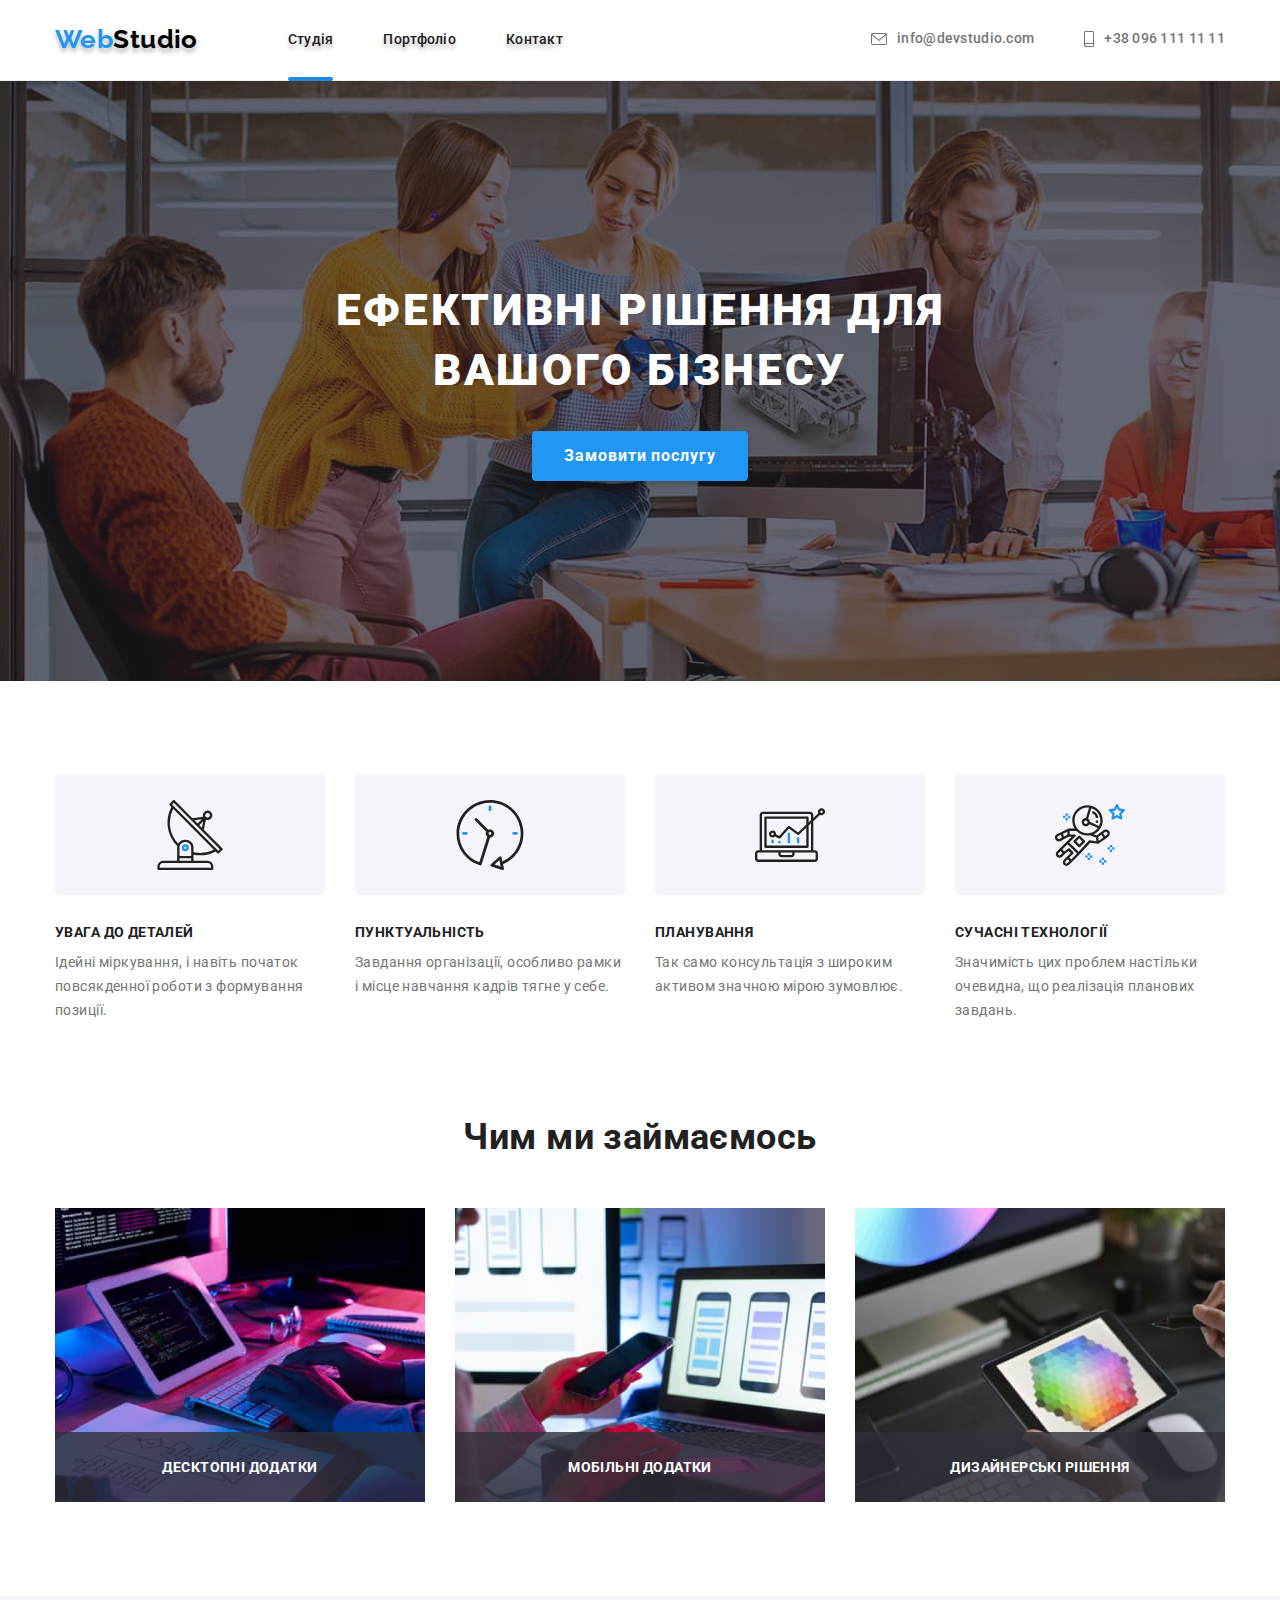
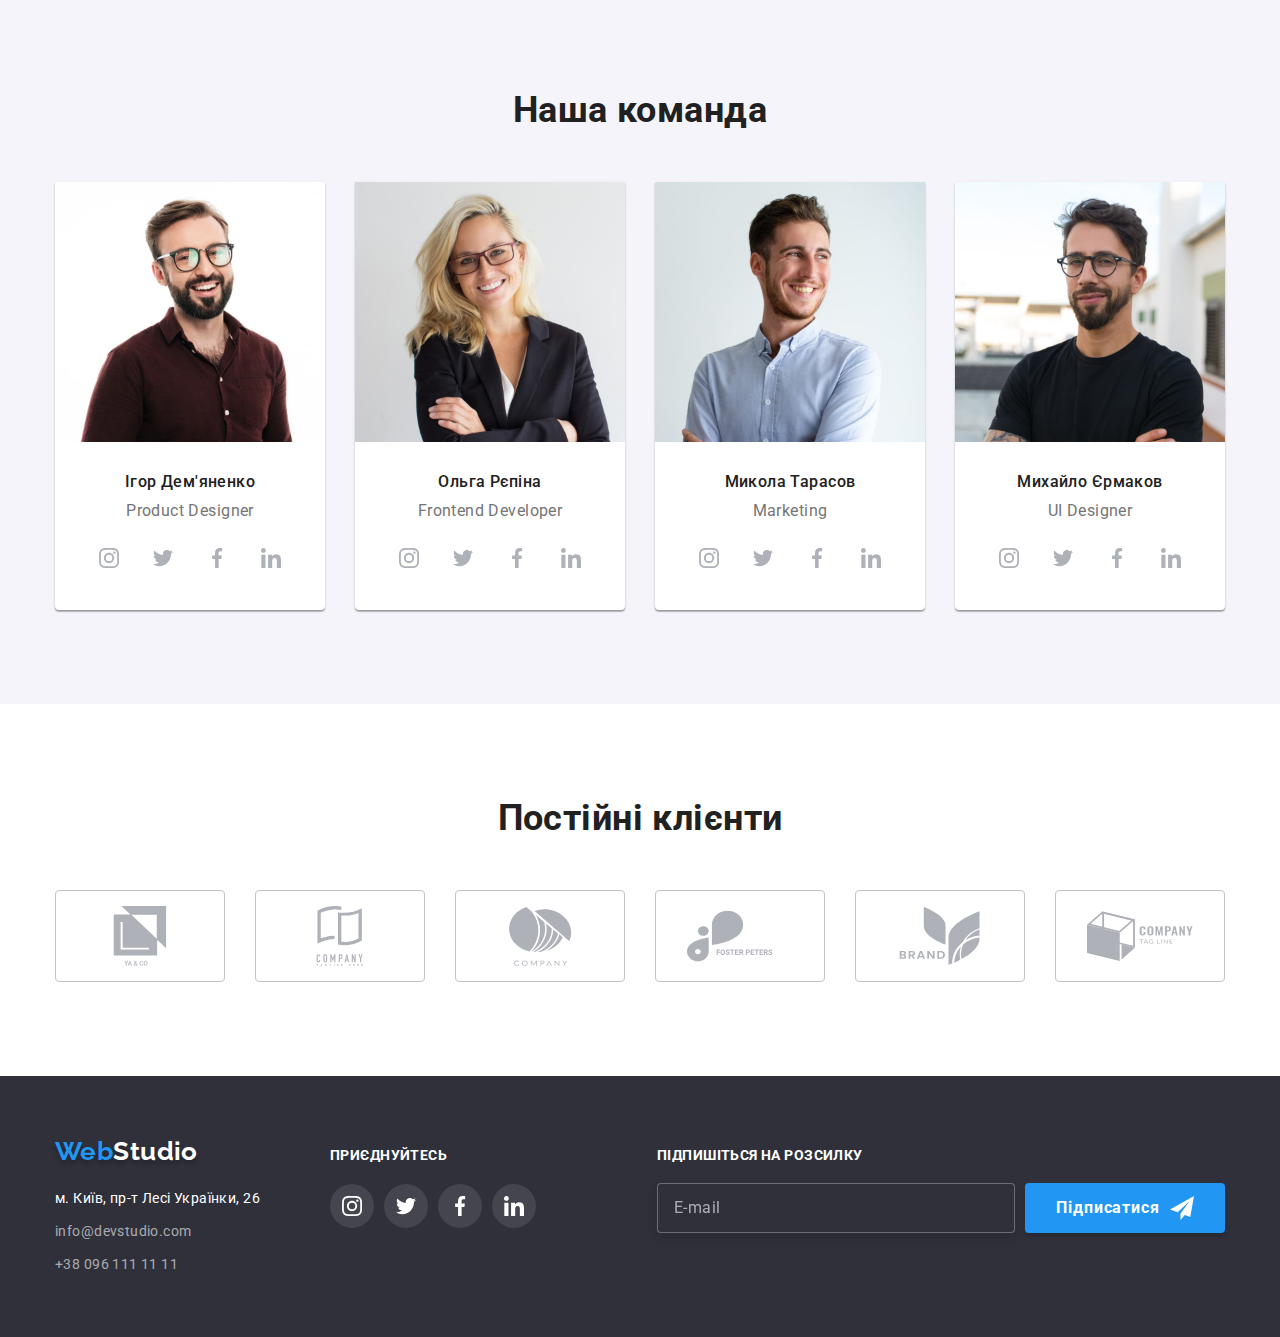
==== index.html @ 2edc5aa5 "start" ====
<!DOCTYPE html>
<html lang="uk">
<head>
    <meta charset="UTF-8">
    <meta http-equiv="X-UA-Compatible" content="IE=edge">
    <meta name="viewport" content="width=device-width, initial-scale=1.0">
    <title>Web Studio</title>
    <link rel="preconnect" href="https://fonts.googleapis.com">
    <link rel="preconnect" href="https://fonts.gstatic.com" crossorigin>
    <link href="https://fonts.googleapis.com/css2?family=Raleway:wght@700&family=Roboto:wght@400;500;700;900&display=swap" rel="stylesheet">
    <link rel="stylesheet" href="https://cdn.jsdelivr.net/npm/modern-normalize@1.1.0/modern-normalize.min.css">
    <link rel="stylesheet" href="./css/main.min.css">
</head>
<body>
    <!--ШАПКА-->
    <header class="page-header">
        <div class="container">
                <nav class="header-container">
                        <a class="logo link" href="./index.html">Web<span class="logo__black">Studio</span></a>
                        <ul class="menu-nav list">
                            <li class="menu-nav__item"><a class="menu-nav__link link menu-nav__link_active" href="./index.html">Студія</a></li>
                            <li class="menu-nav__item"><a class="menu-nav__link link" href="./portfolio.html">Портфоліо</a></li>
                            <li class="menu-nav__item"><a class="menu-nav__link link" href="#">Контакт</a></li>
                        </ul>
                    </nav>
                <ul class="list contact-nav"> 
                    <li>
                        <a class="contact-nav__email link" href="mailto:info@devstudio.com">
                            <svg class="contact-nav__email-icon" width="16" height="12">
                                <use href="./images/icons.svg#icon-envelope"></use>
                            </svg> 
                            info@devstudio.com</a>
                    </li>
                    <li><a class="contact-nav__phonenumber link" href="tel:+380961111111">
                            <svg class="contact-nav__phone-icon" width="10" height="16">
                                <use href="./images/icons.svg#icon-smartphone"></use>
                            </svg> 
                            +38 096 111 11 11</a>
                    </li>
            </ul>
        </div>
    </header>
    <main>
        <section class="hero section">
            <div class="container">
                <h1 class="hero__title">Ефективні рішення для вашого бізнесу</h1>
                <button class="hero__button" type= "button" data-modal-open>Замовити послугу</button>
            </div>
        </section>
        <!--ОСОБЛИВОСТІ І ПЕРЕВАГИ-->
        <section class="section">
            <div class="container">
            <h2 class="visually-hidden">Наші особливості</h2>
                <ul class="list features">
                    <li class="features__item">
                        <div class="features__icon">
                            <svg width="70" height="70">
                                <use href="./images/icons.svg#icon-antenna"></use>
                            </svg>
                        </div>
                        <h3 class="features__title">Увага до деталей</h3>
                        <p class=features__text> Ідейні міркування, і навіть початок повсякденної роботи з формування позиції.</p>
                    </li>
                    <li class="features__item">
                        <div class="features__icon">
                            <svg width="70" height="70">
                                <use href="./images/icons.svg#icon-clock"></use>
                            </svg>
                        </div>
                        <h3 class="features__title">Пунктуальність</h3> 
                        <p class=features__text> Завдання організації, особливо рамки і місце навчання кадрів тягне у себе.</p>
                    </li>
                    <li class="features__item">
                        <div class="features__icon">
                            <svg width="70" height="70">
                                <use href="./images/icons.svg#icon-diagram"></use>
                            </svg>
                        </div>
                        <h3 class="features__title">Планування</h3>
                        <p class=features__text> Так само консультація з широким активом значною мірою зумовлює.</p>
                    </li>
                    <li class="features__item">
                        <div class="features__icon">
                            <svg width="70" height="70">
                                <use href="./images/icons.svg#icon-astronaut"></use>
                            </svg>
                        </div>
                        <h3 class="features__title">Сучасні технології</h3>
                        <p class=features__text> Значимість цих проблем настільки очевидна, що реалізація планових завдань.</p>
                    </li>
                </ul>
            </div>
        </section>
        <!--Опис діяльності-->
        <section class="section products">
            <div class="container">
                <h2 class="body-title">Чим ми займаємось</h2>
                <ul class="list products__img">
                    <li class="products__cards">
                        <img src="./images/box1.jpg" alt="Код на планшеті" width = "370" height = "294" />
                        <p class="products__overley">Десктопні додатки</p>
                    </li>
                    <li class="products__cards">
                        <img src="./images/box2.jpg" alt="Телефон" width = "370" height = "294" />
                        <p class="products__overley">Мобільні додатки</p>
                    </li>
                    <li class="products__cards">
                        <img src="./images/box3.jpg" alt="Колір" width = "370" height = "294" />
                        <p class="products__overley">Дизайнерські рішення</p>
                    </li>                
                </ul>
            </div>
        </section>
        <!--Опис команди-->
        <section class="team section">
            <div class="container ">
                <h2 class="body-title">Наша команда</h2>
                    <ul class="list team__card-position">
                        <li class="team__card-shadow">
                            <img src=" ./images/img-3.jpg" alt="Ігор Дем'яненко" width = "270" height = "260" />
                            <div class="team__worker-cards">
                                <h3 class="team__worker-name">Ігор Дем'яненко</h3>
                                <p class="team__job-title">Product Designer</p>
                                <ul class="social-list list">
                                    <li class="social-list-item">
                                        <a href="" class="social-list-link">
                                            <svg aria-label="іконка інстаграму" class="social-list-icon" width="20" height="20">
                                                <use href="./images/icons.svg#icon-instagram"></use>
                                            </svg>
                                        </a>
                                    </li>
                                    <li class="social-list-item">
                                        <a href="" class="social-list-link">
                                            <svg aria-label="іконка твітера" class="social-list-icon" width="20" height="20">
                                                <use href="./images/icons.svg#icon-twitter"></use>
                                            </svg>
                                        </a>
                                    </li>
                                    <li class="social-list-item">
                                        <a href="" class="social-list-link">
                                            <svg aria-label="іконка фейсбуку" class="social-list-icon" width="20" height="20">
                                                <use href="./images/icons.svg#icon-facebook"></use>
                                            </svg>
                                        </a>
                                    </li>
                                    <li class="social-list-item">
                                        <a href="" class="social-list-link">
                                            <svg aria-label="іконка лінкедіну" class="social-list-icon" width="20" height="20">
                                                <use href="./images/icons.svg#icon-linkedin"></use>
                                            </svg>
                                        </a>
                                    </li>
                                </ul>
                            </div>
                        </li>
                        <li class="team__card-shadow">
                            <img src="./images/img-2.jpg" alt="Ольга Рєпіна" width = "270" height = "260" />
                            <div class="team__worker-cards">
                                <h3 class="team__worker-name">Ольга Рєпіна</h3>
                                <p class="team__job-title">Frontend Developer</p>
                                <ul class="social-list list">
                                    <li class="social-list-item">
                                        <a href="" class="social-list-link">
                                            <svg aria-label="іконка інстаграму" class="social-list-icon" width="20" height="20">
                                                <use href="./images/icons.svg#icon-instagram"></use>
                                            </svg>
                                        </a>
                                    </li>
                                    <li class="social-list-item">
                                        <a href="" class="social-list-link">
                                            <svg aria-label="іконка твітера" class="social-list-icon" width="20" height="20">
                                                <use href="./images/icons.svg#icon-twitter"></use>
                                            </svg>
                                        </a>
                                    </li>
                                    <li class="social-list-item">
                                        <a href="" class="social-list-link">
                                            <svg aria-label="іконка фейсбуку" class="social-list-icon" width="20" height="20">
                                                <use href="./images/icons.svg#icon-facebook"></use>
                                            </svg>
                                        </a>
                                    </li>
                                    <li class="social-list-item">
                                        <a href="" class="social-list-link">
                                            <svg aria-label="іконка лінкедіну" class="social-list-icon" width="20" height="20">
                                                <use href="./images/icons.svg#icon-linkedin"></use>
                                            </svg>
                                        </a>
                                    </li>
                                </ul>
                            </div>
                        </li>
                        <li class="team__card-shadow">
                            <img src="./images/img-1.jpg" alt="Микола Тарасов" width = "270" height = "260" />
                            <div class="team__worker-cards">
                                <h3 class="team__worker-name">Микола Тарасов</h3>
                                <p class="team__job-title">Marketing</p>
                                <ul class="social-list list">
                                    <li class="social-list-item">
                                        <a href="" class="social-list-link">
                                            <svg aria-label="іконка інстаграму" class="social-list-icon" width="20" height="20">
                                                <use href="./images/icons.svg#icon-instagram"></use>
                                            </svg>
                                        </a>
                                    </li>
                                    <li class="social-list-item">
                                        <a href="" class="social-list-link">
                                            <svg aria-label="іконка твітера" class="social-list-icon" width="20" height="20">
                                                <use href="./images/icons.svg#icon-twitter"></use>
                                            </svg>
                                        </a>
                                    </li>
                                    <li class="social-list-item">
                                        <a href="" class="social-list-link">
                                            <svg aria-label="іконка фейсбуку" class="social-list-icon" width="20" height="20">
                                                <use href="./images/icons.svg#icon-facebook"></use>
                                            </svg>
                                        </a>
                                    </li>
                                    <li class="social-list-item">
                                        <a href="" class="social-list-link">
                                            <svg aria-label="іконка лінкедіну" class="social-list-icon" width="20" height="20">
                                                <use href="./images/icons.svg#icon-linkedin"></use>
                                            </svg>
                                        </a>
                                    </li>
                                </ul>
                            </div>
                        </li>
                        <li class="team__card-shadow">
                            <img src="./images/img.jpg" alt="Михайло Єрмаков" width = "270" height = "260" />
                            <div class="team__worker-cards">
                                <h3 class="team__worker-name">Михайло Єрмаков</h3>
                                <p class="team__job-title">UI Designer</p>
                                <ul class="social-list list">
                                    <li class="social-list-item">
                                        <a href="" class="social-list-link">
                                            <svg aria-label="іконка інстаграму" class="social-list-icon" width="20" height="20">
                                                <use href="./images/icons.svg#icon-instagram"></use>
                                            </svg>
                                        </a>
                                    </li>
                                    <li class="social-list-item">
                                        <a href="" class="social-list-link">
                                            <svg aria-label="іконка твітера" class="social-list-icon" width="20" height="20">
                                                <use href="./images/icons.svg#icon-twitter"></use>
                                            </svg>
                                        </a>
                                    </li>
                                    <li class="social-list-item">
                                        <a href="" class="social-list-link">
                                            <svg aria-label="іконка фейсбуку" class="social-list-icon" width="20" height="20">
                                                <use href="./images/icons.svg#icon-facebook"></use>
                                            </svg>
                                        </a>
                                    </li>
                                    <li class="social-list-item">
                                        <a href="" class="social-list-link">
                                            <svg aria-label="іконка лінкедіну" class="social-list-icon" width="20" height="20">
                                                <use href="./images/icons.svg#icon-linkedin"></use>
                                            </svg>
                                        </a>
                                    </li>
                                </ul>
                            </div>
                        </li>
            </div>
        </section>
        <section class="section">
            <div class="container">
                <h2 class="body-title">Постійні клієнти</h2>
                    <ul class="list client-list">
                        <li class="client-list__item">
                            <a href="" class="client-list__logobox">
                                <svg aria-label="перша компанія" class="client-list__logo"  width="106" height="60">
                                    <use href="./images/icons.svg#icon-logo1"></use>
                                </svg>
                            </a>
                        </li>
                        <li class="client-list__item">
                            <a href="" class="client-list__logobox">
                                <svg aria-label="друга компанія" class="client-list__logo"  width="106" height="60">
                                    <use href="./images/icons.svg#icon-logo2"></use>
                                </svg>
                            </a>
                        </li>
                        <li class="client-list__item">
                            <a href="" class="client-list__logobox">
                                <svg aria-label="третя компанія" class="client-list__logo"  width="106" height="60">
                                    <use href="./images/icons.svg#icon-logo3"></use>
                                </svg>
                            </a>
                        </li>
                        <li class="client-list__item">
                            <a href="" class="client-list__logobox">
                                <svg aria-label="четверта компанія" class="client-list__logo"  width="106" height="60">
                                    <use href="./images/icons.svg#icon-logo4"></use>
                                </svg>
                            </a>
                        </li>
                        <li class="client-list__item">
                            <a href="" class="client-list__logobox">
                                <svg aria-label="п'ята компанія" class="client-list__logo"  width="106" height="60">
                                    <use href="./images/icons.svg#icon-logo5"></use>
                                </svg>
                            </a>
                        </li>
                        <li class="client-list__item">
                            <a href="" class="client-list__logobox">
                                <svg aria-label="шоста компанія" class="client-list__logo"  width="106" height="60">
                                    <use href="./images/icons.svg#icon-logo6"></use>
                                </svg>
                            </a>
                        </li>
                    </ul>
            </div>
        </section>
    </main>
    <!--Підвал-->
    <footer class="page-footer">
        <div class="container footer-box">
            <div class="footer-address-pos">
            <a class="logo-footer link" href="./index.html">Web<span class="logo-white">Studio</span></a>
            <address>
                <ul class="list">
                    <li class="footer-menu-item"><a class="footer-location link" href="https://goo.gl/maps/X6XHpDeNHJ7trvAJ6" target="_blank" rel="noopener noreferrer nofollow">м. Київ, пр-т Лесі Українки, 26</a></li>
                    <li class="footer-menu-item"><a class="footer-email link" href="mailto:info@devstudio.com">info@devstudio.com</a></li>
                    <li class="footer-menu-item"><a class="footer-phonenumber link" href="tel:+380961111111">+38 096 111 11 11</a></li>
                </ul>
            </address>
            </div>
            <div>
                <p class="footer-enj">Приєднуйтесь</p>
                <ul class="social-list-footer list">
                    <li class="social-list-item-footer">
                        <a href="" class="social-list-link-footer">
                            <svg aria-label="іконка інстаграму" class="social-list-icon-footer" width="20" height="20">
                                <use href="./images/icons.svg#icon-instagram"></use>
                            </svg>
                        </a>
                    </li>
                    <li class="social-list-item-footer">
                        <a href="" class="social-list-link-footer">
                            <svg aria-label="іконка твітера" class="social-list-icon-footer" width="20" height="20">
                                <use href="./images/icons.svg#icon-twitter"></use>
                            </svg>
                        </a>
                    </li>
                    <li class="social-list-item-footer">
                        <a href="" class="social-list-link-footer">
                            <svg aria-label="іконка фейсбуку" class="social-list-icon-footer" width="20" height="20">
                                <use href="./images/icons.svg#icon-facebook"></use>
                            </svg>
                        </a>
                    </li>
                    <li class="social-list-item-footer">
                        <a href="" class="social-list-link-footer">
                            <svg aria-label="іконка лінкедіну" class="social-list-icon-footer" width="20" height="20">
                                <use href="./images/icons.svg#icon-linkedin"></use>
                            </svg>
                        </a>
                    </li>
                </ul>
            </div>
            <div class="footer-modal-form-div">
                <p class="footer-form-title">Підпишіться на розсилку</p>
                <form class="footer-modal-form">
                    <div class="sub"></div>
                    <label class="modal-form-footer">
                            <input type="text" class="footer-form-input" required name="user_email" placeholder="E-mail">
                        </span>
                    </label>
                        <button type="submit" class="footer-form-submit">
                            Підписатися
                            <svg aria-label="іконка літачка" class="icon-send" width="24" height="24">
                                <use href="./images/icons.svg#icon-send"></use>
                            </svg>
                        </button>
                    </div>
                </form>
            </div>
        </div>
    </footer>

    <div class="backdrop is-hidden" data-modal>
        <div class="modal">
            <button class="modal-close-btn" type="button" data-modal-close>
                <svg class="modal-close-icon" width="18" height="18">
                    <use href="./images/icons.svg#icon-close-black"></use>
                </svg>
            </button>
            <p class="modal-form-title">Залиште свої дані, ми вам передзвонимо</p>
            <form class="modal-form">
                <label class="modal-form-field">
                    <span class="modal-form-field-desc">Ім'я</span>
                    <span class="modal-form-input-wrapper">
                        <input type="text" class="modal-form-input" required pattern="[a-zA-Zа-яА-ЯіІїЇ]+" name="user_name">
                        <svg aria-label="іконка людини" class="modal-form-icon" width="18" height="18">
                            <use href="./images/icons.svg#icon-person-black"></use>
                        </svg>
                    </span>
                </label>
                <label class="modal-form-field">
                    <span class="modal-form-field-desc">Телефон</span>
                    <span class="modal-form-input-wrapper">
                        <input type="tel" class="modal-form-input" required pattern="[0-9]{3}-[0-9]{3}-[0-9]{2}-[0-9]{2}" title="xxx-xxx-xx-xx" name="user_phone">
                        <svg aria-label="іконка телефону" class="modal-form-icon" width="18" height="18">
                            <use href="./images/icons.svg#icon-phone-black"></use>
                        </svg>
                    </span>
                </label>
                <label class="modal-form-field">
                    <span class="modal-form-field-desc">Пошта</span>
                    <span class="modal-form-input-wrapper">
                        <input type="text" class="modal-form-input" required name="user_email">
                        <svg aria-label="іконка листа" class="modal-form-icon" width="18" height="18">
                            <use href="./images/icons.svg#icon-email-black"></use>
                        </svg>
                    </span>
                </label>
                <label class="modal-form-field-last">
                    <span class="modal-form-field-desc">Коментар</span>
                    <textarea name="user_massage" class="modal-form-message" placeholder="Введіть текст"></textarea>
                </label>
                <label class="modal-form-check-field">
                    <input type="checkbox" class="modal-form-check" name="user_policy" required>
                    <svg aria-label="іконка підтвердження" class="modal-form-own-checkbox">
                        <use class="modal-form-own-checkbox-icon" href="./images/icons.svg#icon-vector"></use>
                    </svg>
                    Погоджуюсь з розсилкою та приймаю&nbsp;<a class="modal-form-check-link" href="">Умови договору</a>
                </label>
                <button type="submit" class="modal-form-submit">Відправити</button>
            </form>
        </div>
    </div>

    <script src="js/modal.js"></script>
</body>
</html>
---- css/main.min.css ----
:root{--blue-text-color:#2196F3;--white-text-color:#fff;--body-title-color:#212121;--black-logotext-color:#000;--background-gray-color:#2F303A;--background-solution-color:#c4c4c4;--body-text-color:#757575;--button-hover-color:#188CE8;--team-background-color:#F5F4FA;--team-background-card-color:#fff;--card-border-color:#eeeeee;--primary-font: "Roboto", sans-serif;--header-line: #ececec;--icon-link-color: #AFB1B8;--transition-dur-and-func: 250ms cubic-bezier(0.4, 0, 0.2, 1);--background-backdrop: rgba(0, 0, 0, 0.2)}.visually-hidden{position:absolute;white-space:nowrap;width:1px;height:1px;overflow:hidden;border:0;padding:0;clip:rect(0 0 0 0);clip-path:inset(50%);margin:-1px}body{font-family:"Roboto",sans-serif;color:var(--body-title-color);background-color:var(--team-background-card-color);font-size:14px;letter-spacing:.03em}h1,h2,h3,h4,p{margin-top:0;margin-bottom:0}ul,ol{margin-top:0;margin-bottom:0;padding-left:0}.list{list-style:none}.link{text-decoration:none}img{display:block;max-width:100%;height:auto}button{cursor:pointer}.section{padding-top:94px;padding-bottom:94px}.container{width:1200px;margin-left:auto;margin-right:auto;padding-left:15px;padding-right:15px}.hero{padding-top:200px;padding-bottom:200px;text-align:center;background-image:linear-gradient(rgba(47, 48, 58, 0.4), rgba(47, 48, 58, 0.4)),url("../images/solution.jpg");background-size:cover;margin:0px auto;max-width:1600px;height:600px;background-repeat:no-repeat;background-color:var(--background-solution-color)}.hero__title{font-weight:900;font-size:44px;line-height:1.36;text-align:center;letter-spacing:.06em;text-transform:uppercase;color:var(--white-text-color);width:696px;margin-bottom:30px;margin-left:auto;margin-right:auto}.hero__button{font-weight:700;font-size:16px;line-height:1.875;display:block;align-items:center;text-align:center;margin-right:auto;margin-left:auto;padding:10px 32px;letter-spacing:.06em;color:var(--white-text-color);background-color:var(--blue-text-color);box-shadow:0px 4px 4px rgba(0,0,0,.15);border-radius:4px;border:0px;transition:background-color var(--transition-dur-and-func)}.hero__button:hover{background-color:var(--button-hover-color)}.features__title{font-weight:700;line-height:1.14;text-transform:uppercase;margin-bottom:10px;font-size:14px;letter-spacing:.03em}.features__text{font-weight:400;line-height:1.71;color:var(--body-text-color);font-size:14px;letter-spacing:.03em}.features{display:flex;gap:30px}.features__item{flex-basis:calc((100% - 90px)/4)}.features__icon{display:flex;justify-content:center;align-items:center;margin-bottom:30px;width:270px;height:120px;background-color:#f5f4fa;border-radius:4px}.products{padding-top:0}.products__cards{position:relative}.products__img{display:flex;gap:30px}.products__overley{position:absolute;display:flex;justify-content:center;align-items:center;bottom:0;background-color:rgba(47,48,58,.8);color:var(--white-text-color);line-height:1.2;width:100%;height:70px;font-weight:700;text-align:center;text-transform:uppercase}.team{background-color:var(--team-background-color)}.team__card-position{display:flex;gap:30px}.team__card-shadow{background-color:var(--team-background-card-color);box-shadow:0px 1px 3px rgba(0,0,0,.12),0px 1px 1px rgba(0,0,0,.14),0px 2px 1px rgba(0,0,0,.2);border-radius:0px 0px 4px 4px}.team__worker-name{font-weight:500;font-size:16px;line-height:1.1875;text-align:center;margin-bottom:10px}.team__worker-cards{padding-top:30px;padding-bottom:30px}.team__job-title{font-weight:400;font-size:16px;line-height:1.1875;text-align:center;color:var(--body-text-color);margin-bottom:16px}.social-list{display:flex;justify-content:center;column-gap:10px}.social-list-icon{fill:currentColor}.social-list-link{display:flex;align-items:center;justify-content:center;width:44px;height:44px;border-radius:50%;color:var(--icon-link-color);transition:background-color var(--transition-dur-and-func),color var(--transition-dur-and-func)}.social-list-link:hover,.social-list-link:focus{background-color:var(--blue-text-color);color:var(--white-text-color)}.client-list{display:flex;align-items:center;justify-content:center;gap:30px}.client-list__logobox{display:flex;align-items:center;justify-content:center;border-radius:4px;border:1px solid;border-color:var(--background-solution-color);color:var(--icon-link-color);width:170px;height:92px;transition:border-color var(--transition-dur-and-func),color var(--transition-dur-and-func)}.client-list__logobox:hover,.client-list__logobox:focus{border-color:var(--blue-text-color);color:var(--blue-text-color)}.client-list__logo{fill:currentColor}.port-button{font-weight:500;font-size:16px;line-height:1.63;text-align:center;letter-spacing:.03em;background-color:var(--team-background-color);color:var(--body-title-color);border-radius:4px;border:none;padding:6px 22px;transition:background-color var(--transition-dur-and-func),color var(--transition-dur-and-func),box-shadow var(--transition-dur-and-func)}.port-button:active,.port-button:hover,.port-button:focus{background-color:var(--blue-text-color);box-shadow:0px 3px 1px rgba(0,0,0,.1),0px 1px 2px rgba(0,0,0,.08),0px 2px 2px rgba(0,0,0,.12);color:var(--white-text-color)}.current{background-color:var(--blue-text-color);color:var(--white-text-color)}.portfolio-title{font-weight:700;font-size:18px;line-height:2;letter-spacing:.06em;margin-bottom:4px;color:var(--body-title-color);cursor:pointer}.portfolio-position{font-weight:400;font-size:16px;line-height:1.875;color:var(--body-text-color)}.portfolio-button-styles{display:flex;gap:8px;margin-bottom:50px;justify-content:center}.portfolio-li{width:370px}.portfolio-image{display:flex;gap:30px;flex-wrap:wrap}.portfolio-img-wrapper{position:relative;overflow:hidden}.portfolio-overlay{position:absolute;display:flex;justify-content:center;align-items:center;padding:24px;top:0;left:0;width:100%;height:100%;font-weight:400;font-size:18px;line-height:28px;letter-spacing:.03em;color:var(--white-text-color);background:rgba(33,150,243,.9);overflow:auto;transform:translateY(100%);transition:transform var(--transition-dur-and-func)}.portfolio-content-style{padding:20px 24px;border:1px solid var(--card-border-color);border-top:none}.portfolio-card-link{display:block;transition:box-shadow var(--transition-dur-and-func)}.portfolio-card-link:hover .portfolio-overlay,.portfolio-card-link:focus .portfolio-overlay{transform:translateY(0%)}.portfolio-card-link:hover,.portfolio-card-link:focus{box-shadow:0px 1px 1px rgba(0,0,0,.12),0px 4px 4px rgba(0,0,0,.06),1px 4px 6px rgba(0,0,0,.16)}.menu-nav__link_active{color:var(--blue-text-color)}.menu-nav__link_active::after{position:absolute;content:"";display:block;left:0;bottom:0;width:100%;height:4px;border-radius:2px;background-color:var(--button-hover-color)}.logo{font-family:"Raleway";font-style:normal;font-weight:700;font-size:26px;line-height:1.19;color:var(--blue-text-color);text-shadow:0px 4px 4px rgba(0,0,0,.25);margin-right:90px}.logo__black{color:var(--black-logotext-color)}.logo-footer{font-family:"Raleway";font-style:normal;font-weight:700;font-size:26px;line-height:1.19;color:var(--blue-text-color);text-shadow:0px 4px 4px rgba(0,0,0,.25);display:inline-block;margin-right:0;margin-bottom:20px}.logo-white{color:var(--white-text-color)}.body-title{font-weight:700;font-size:36px;line-height:1.16;text-align:center;margin-bottom:50px}.page-footer{background-color:var(--background-gray-color);padding-top:60px;padding-bottom:60px}.page-footer a:hover,.page-footer a:focus{color:var(--blue-text-color)}.footer-location{font-style:normal;font-weight:400;line-height:1.714;color:var(--white-text-color);transition:color var(--transition-dur-and-func)}.footer-email,.footer-phonenumber{font-style:normal;font-weight:400;line-height:1.714;color:rgba(255,255,255,.6);transition:color var(--transition-dur-and-func)}.footer-menu-item:not(:last-child){margin-bottom:9px}.footer-box{display:flex;align-items:baseline}.footer-address-pos{margin-right:70px}.footer-enj{margin-bottom:20px;font-size:14px;line-height:1.14;letter-spacing:.03em;color:var(--team-background-card-color);text-transform:uppercase;font-weight:700}.footer-modal-form{display:flex}.footer-modal-form-div{margin-left:auto}.footer-form-input{font-weight:400;font-size:16px;line-height:20px;display:flex;align-items:center;letter-spacing:.03em;color:var(--white-text-color);border:1px solid rgba(255,255,255,.3);filter:drop-shadow(0px 4px 4px rgba(0, 0, 0, 0.15));border-radius:4px;width:358px;height:50px;background-color:var(--background-gray-color);padding-left:16px}.footer-form-input::placeholder{font-size:16px;line-height:20px;letter-spacing:.03em;color:rgba(255,255,255,.6)}.footer-form-submit{font-weight:700;font-size:16px;line-height:1.875;display:flex;justify-content:center;align-items:center;text-align:center;width:200px;height:50px;letter-spacing:.06em;color:var(--white-text-color);background-color:var(--blue-text-color);box-shadow:0px 4px 4px rgba(0,0,0,.15);border-radius:4px;border:0px;transition:background-color var(--transition-dur-and-func)}.footer-form-submit:hover{background-color:var(--button-hover-color)}.footer-form-title{font-weight:700;font-size:14px;line-height:16px;letter-spacing:.03em;text-transform:uppercase;color:var(--white-text-color);margin-bottom:20px}.icon-send{fill:var(--team-background-card-color);margin-left:10px}.social-list-footer{display:flex;justify-content:center;column-gap:10px}.social-list-icon-footer{fill:currentColor}.social-list-link-footer{display:flex;align-items:center;justify-content:center;width:44px;height:44px;border-radius:50%;background:rgba(255,255,255,.1);color:var(--team-background-card-color);transition:background-color var(--transition-dur-and-func)}.social-list-link-footer:hover,.social-list-link-footer:focus{background-color:var(--blue-text-color)}.social-list-link-footer:hover .social-list-icon-footer,.social-list-link-footer:focus .social-list-icon-footer{fill:var(--white-text-color)}.backdrop{position:fixed;top:0;left:0;z-index:100;width:100%;height:100%;background-color:var(--background-backdrop);transition:opacity var(--transition-dur-and-func),visibility var(--transition-dur-and-func)}.backdrop.is-hidden{visibility:hidden;opacity:0;pointer-events:none}.modal{position:absolute;top:50%;left:50%;transform:translate(-50%, -50%);width:528px;height:580px;background-color:var(--team-background-card-color);padding:40px}.modal-close-btn{position:absolute;top:8px;right:8px;display:flex;align-items:center;justify-content:center;width:30px;height:30px;border-radius:50%;border:1px solid rgba(0,0,0,.1);background-color:rgba(0,0,0,0);padding:0;transition:var(--transition-dur-and-func)}.modal-close-btn:focus,.modal-close-btn:hover{fill:var(--button-hover-color)}.modal-form-title{font-weight:700;font-size:20px;line-height:23px;text-align:center;letter-spacing:.03em;margin-bottom:12px}.modal-form{display:flex;flex-direction:column}.modal-form-input{width:100%;height:40px;border:1px solid rgba(33,33,33,.2);border-radius:4px;padding-left:42px;transition:border-color var(--transition-dur-and-func)}.modal-form-input:focus{outline:none;border-color:var(--button-hover-color)}.modal-form-field-desc{display:block;font-family:"Roboto";font-weight:400;font-size:12px;line-height:14px;letter-spacing:.01em;color:var(--body-text-color);margin-bottom:4px}.modal-form-field{margin-bottom:10px}.modal-form-field-last{margin-bottom:17px}.modal-form-footer{margin-right:10px}.modal-form-input-wrapper{position:relative;display:block}.modal-form-icon{position:absolute;top:50%;left:12px;display:block;transform:translateY(-50%);transition:fill var(--transition-dur-and-func)}.modal-form-input:focus+.modal-form-icon{fill:var(--button-hover-color)}.modal-form-message{width:100%;height:120px;border:1px solid rgba(33,33,33,.2);border-radius:4px;padding:10px;resize:none}.modal-form-message:focus{outline:none;border-color:var(--button-hover-color)}.modal-form-message::placeholder{font-weight:400;font-size:12px;line-height:14px;letter-spacing:.01em;color:rgba(117,117,117,.5)}.modal-form-own-checkbox{width:15px;height:15px;border:1px solid var(--body-title-color);border-radius:2px;cursor:pointer;margin-right:7px}.modal-form-check:checked+.modal-form-own-checkbox{background-color:var(--button-hover-color)}.modal-form-check:checked+.modal-form-own-checkbox .modal-form-own-checkbox-icon{display:block;fill:var(--team-background-card-color)}.modal-form-check:focus+.modal-form-own-checkbox{box-shadow:0 0 0 2px var(--button-hover-color);border-color:var(--button-hover-color)}.modal-form-own-checkbox-icon{display:none}.modal-form-check-field{display:flex;align-items:center;justify-content:center;margin-bottom:33px;font-weight:400;font-size:14px;line-height:24px;letter-spacing:.03em;color:var(--body-text-color)}.modal-form-check-link{color:var(--blue-text-color)}.modal-form-submit{font-weight:700;font-size:16px;line-height:1.875;display:block;align-items:center;text-align:center;margin-right:auto;margin-left:auto;width:200px;height:50px;letter-spacing:.06em;color:var(--white-text-color);background-color:var(--blue-text-color);box-shadow:0px 4px 4px rgba(0,0,0,.15);border-radius:4px;border:0px;transition:background-color var(--transition-dur-and-func)}.modal-form-submit{background-color:var(--button-hover-color)}.modal-form-check{position:absolute;appearance:none}.page-header{border-bottom:1px solid var(--header-line);padding-top:24px;padding-bottom:25px}.page-header>.container{display:flex;align-items:center}.menu-nav__link{position:relative;font-weight:500;line-height:1.14;padding-top:34px;padding-bottom:34px;letter-spacing:.02em;color:var(--body-title-color);text-shadow:0px 4px 4px rgba(0,0,0,.25);transition:color var(--transition-dur-and-func)}.menu-nav__link:hover,.menu-nav__link:focus{color:var(--blue-text-color)}.contact-nav__phonenumber,.contact-nav__email{font-style:normal;font-weight:500;line-height:1.14;letter-spacing:.02em;color:var(--body-text-color);display:flex;align-items:center;transition:color var(--transition-dur-and-func)}.contact-nav__phonenumber:hover,.contact-nav__phonenumber:focus,.contact-nav__email:hover,.contact-nav__email:focus{color:var(--blue-text-color)}.contact-nav__email-icon{margin-right:10px;fill:currentColor}.contact-nav__phone-icon{margin-right:10px;fill:currentColor}.header-container{display:flex;align-items:center}.menu-nav{display:flex;column-gap:50px}.contact-nav{display:flex;column-gap:50px;margin-left:auto}/*# sourceMappingURL=main.min.css.map */
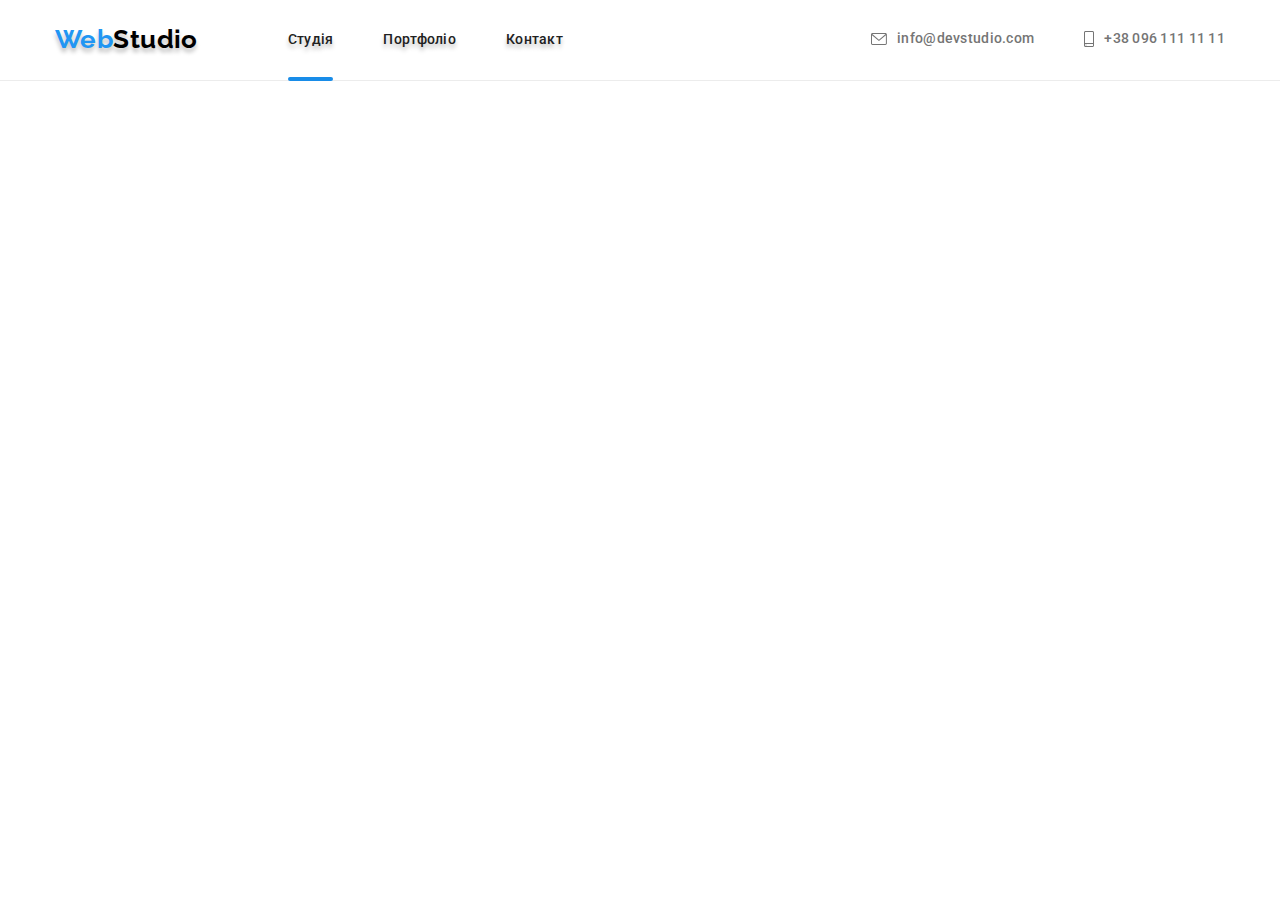
==== commit 6f4c0a9d: "11" ====
--- a/index.html
+++ b/index.html
@@ -15,40 +15,41 @@
     <!--ШАПКА-->
     <header class="page-header">
         <div class="container">
-                <nav class="header-container">
-                        <a class="logo link" href="./index.html">Web<span class="logo__black">Studio</span></a>
-                        <ul class="menu-nav list">
-                            <li class="menu-nav__item"><a class="menu-nav__link link menu-nav__link_active" href="./index.html">Студія</a></li>
-                            <li class="menu-nav__item"><a class="menu-nav__link link" href="./portfolio.html">Портфоліо</a></li>
-                            <li class="menu-nav__item"><a class="menu-nav__link link" href="#">Контакт</a></li>
-                        </ul>
-                    </nav>
-                <ul class="list contact-nav"> 
-                    <li>
-                        <a class="contact-nav__email link" href="mailto:info@devstudio.com">
-                            <svg class="contact-nav__email-icon" width="16" height="12">
-                                <use href="./images/icons.svg#icon-envelope"></use>
-                            </svg> 
-                            info@devstudio.com</a>
-                    </li>
-                    <li><a class="contact-nav__phonenumber link" href="tel:+380961111111">
-                            <svg class="contact-nav__phone-icon" width="10" height="16">
-                                <use href="./images/icons.svg#icon-smartphone"></use>
-                            </svg> 
-                            +38 096 111 11 11</a>
-                    </li>
+            <nav class="header-container">
+                <a class="logo link" href="./index.html">Web<span class="logo__black">Studio</span></a>
+                <ul class="menu-nav list">
+                    <li class="menu-nav__item"><a class="menu-nav__link link menu-nav__link_active" href="./index.html">Студія</a></li>
+                    <li class="menu-nav__item"><a class="menu-nav__link link" href="./portfolio.html">Портфоліо</a></li>
+                    <li class="menu-nav__item"><a class="menu-nav__link link" href="#">Контакт</a></li>
+                </ul>
+            </nav>
+            <ul class="list contact-nav"> 
+                <li>
+                    <a class="contact-nav__email link" href="mailto:info@devstudio.com">
+                        <svg class="contact-nav__email-icon" width="16" height="12">
+                            <use href="./images/icons.svg#icon-envelope"></use>
+                        </svg> 
+                        info@devstudio.com</a>
+                </li>
+                <li><a class="contact-nav__phonenumber link" href="tel:+380961111111">
+                        <svg class="contact-nav__phone-icon" width="10" height="16">
+                            <use href="./images/icons.svg#icon-smartphone"></use>
+                        </svg> 
+                        +38 096 111 11 11</a>
+                </li>
             </ul>
         </div>
     </header>
     <main>
-        <section class="hero section">
+        <!--Hero-->
+        <!-- <section class="hero section">
             <div class="container">
                 <h1 class="hero__title">Ефективні рішення для вашого бізнесу</h1>
                 <button class="hero__button" type= "button" data-modal-open>Замовити послугу</button>
             </div>
-        </section>
+        </section> -->
         <!--ОСОБЛИВОСТІ І ПЕРЕВАГИ-->
-        <section class="section">
+        <!-- <section class="section">
             <div class="container">
             <h2 class="visually-hidden">Наші особливості</h2>
                 <ul class="list features">
@@ -90,9 +91,9 @@
                     </li>
                 </ul>
             </div>
-        </section>
+        </section> -->
         <!--Опис діяльності-->
-        <section class="section products">
+        <!-- <section class="section products">
             <div class="container">
                 <h2 class="body-title">Чим ми займаємось</h2>
                 <ul class="list products__img">
@@ -110,9 +111,9 @@
                     </li>                
                 </ul>
             </div>
-        </section>
+        </section> -->
         <!--Опис команди-->
-        <section class="team section">
+        <!-- <section class="team section">
             <div class="container ">
                 <h2 class="body-title">Наша команда</h2>
                     <ul class="list team__card-position">
@@ -315,9 +316,9 @@
                     </ul>
             </div>
         </section>
-    </main>
+    </main> -->
     <!--Підвал-->
-    <footer class="page-footer">
+    <!-- <footer class="page-footer">
         <div class="container footer-box">
             <div class="footer-address-pos">
             <a class="logo-footer link" href="./index.html">Web<span class="logo-white">Studio</span></a>
@@ -432,7 +433,7 @@
                 <button type="submit" class="modal-form-submit">Відправити</button>
             </form>
         </div>
-    </div>
+    </div> -->
 
     <script src="js/modal.js"></script>
 </body>
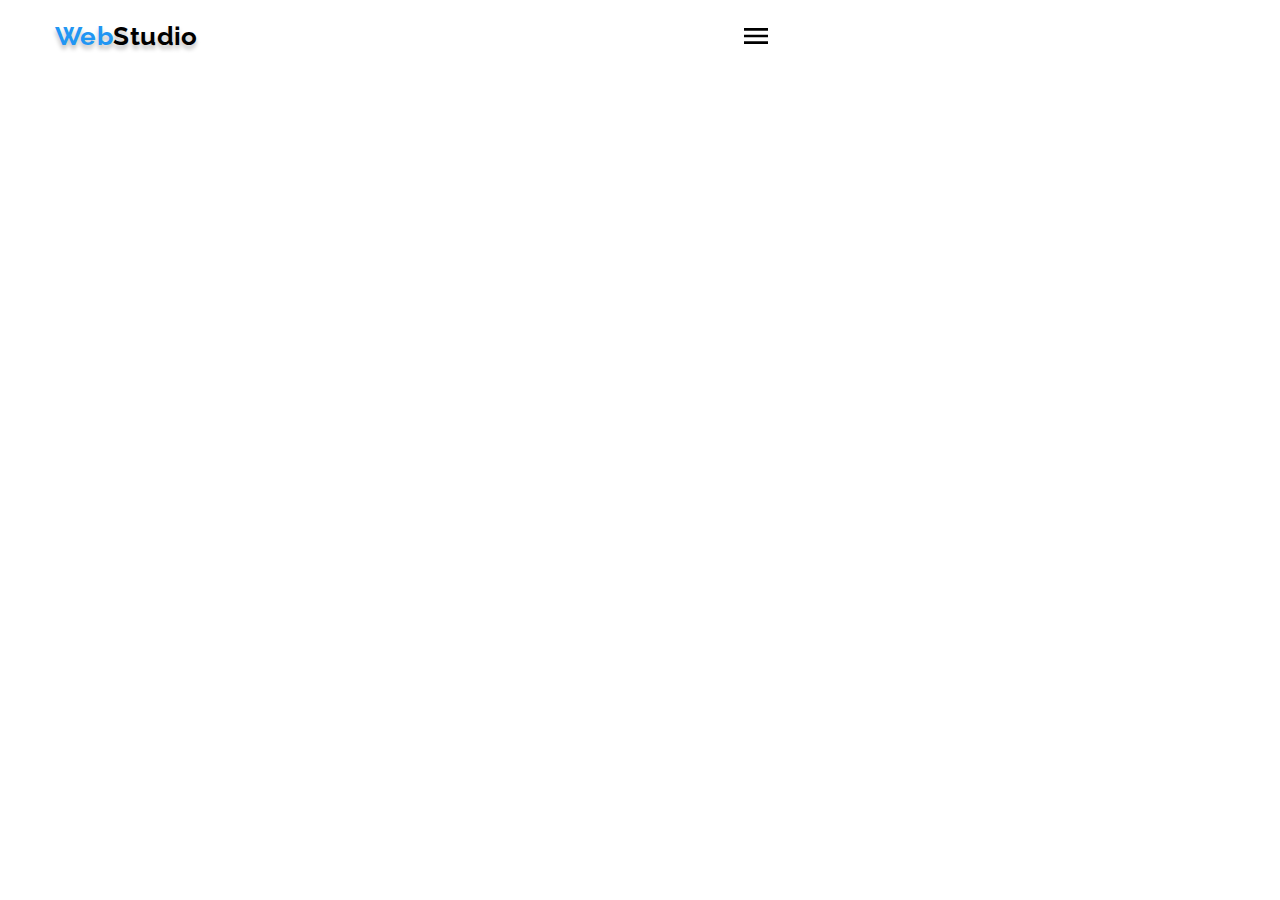
==== commit 3c522139: "Vivtorok" ====
--- a/index.html
+++ b/index.html
@@ -14,7 +14,7 @@
 <body>
     <!--ШАПКА-->
     <header class="page-header">
-        <div class="container">
+        <div class="container page-header__container">
             <nav class="header-container">
                 <a class="logo link" href="./index.html">Web<span class="logo__black">Studio</span></a>
                 <ul class="menu-nav list">
@@ -23,6 +23,11 @@
                     <li class="menu-nav__item"><a class="menu-nav__link link" href="#">Контакт</a></li>
                 </ul>
             </nav>
+            <button type="button" class="open-mobile-menu-btn js-open-menu"> 
+                <svg class="open-mobile-menu-btn__icon">
+                    <use href="./images/icons.svg#icon-burger"></use>
+                </svg> 
+            </button>
             <ul class="list contact-nav"> 
                 <li>
                     <a class="contact-nav__email link" href="mailto:info@devstudio.com">
@@ -38,6 +43,16 @@
                         +38 096 111 11 11</a>
                 </li>
             </ul>
+        </div>
+        <div class="mobile-menu js-menu-container" >
+            <div class="container mobile-menu__container">
+                <button type="button" class="mobile-menu__close-btn js-close-menu" >
+                    <svg class="mobile-menu__icon-close">
+                        <use href="./images/icons.svg#icon-close-black"></use>
+                    </svg>
+                </button>
+
+            </div>
         </div>
     </header>
     <main>
@@ -434,7 +449,7 @@
             </form>
         </div>
     </div> -->
-
+    <script src="./js/mobile-menu.js"></script>
     <script src="js/modal.js"></script>
 </body>
 </html>
--- a/css/main.min.css
+++ b/css/main.min.css
@@ -1 +1 @@
-:root{--blue-text-color:#2196F3;--white-text-color:#fff;--body-title-color:#212121;--black-logotext-color:#000;--background-gray-color:#2F303A;--background-solution-color:#c4c4c4;--body-text-color:#757575;--button-hover-color:#188CE8;--team-background-color:#F5F4FA;--team-background-card-color:#fff;--card-border-color:#eeeeee;--primary-font: "Roboto", sans-serif;--header-line: #ececec;--icon-link-color: #AFB1B8;--transition-dur-and-func: 250ms cubic-bezier(0.4, 0, 0.2, 1);--background-backdrop: rgba(0, 0, 0, 0.2)}.visually-hidden{position:absolute;white-space:nowrap;width:1px;height:1px;overflow:hidden;border:0;padding:0;clip:rect(0 0 0 0);clip-path:inset(50%);margin:-1px}body{font-family:"Roboto",sans-serif;color:var(--body-title-color);background-color:var(--team-background-card-color);font-size:14px;letter-spacing:.03em}h1,h2,h3,h4,p{margin-top:0;margin-bottom:0}ul,ol{margin-top:0;margin-bottom:0;padding-left:0}.list{list-style:none}.link{text-decoration:none}img{display:block;max-width:100%;height:auto}button{cursor:pointer}.section{padding-top:94px;padding-bottom:94px}.container{width:1200px;margin-left:auto;margin-right:auto;padding-left:15px;padding-right:15px}.hero{padding-top:200px;padding-bottom:200px;text-align:center;background-image:linear-gradient(rgba(47, 48, 58, 0.4), rgba(47, 48, 58, 0.4)),url("../images/solution.jpg");background-size:cover;margin:0px auto;max-width:1600px;height:600px;background-repeat:no-repeat;background-color:var(--background-solution-color)}.hero__title{font-weight:900;font-size:44px;line-height:1.36;text-align:center;letter-spacing:.06em;text-transform:uppercase;color:var(--white-text-color);width:696px;margin-bottom:30px;margin-left:auto;margin-right:auto}.hero__button{font-weight:700;font-size:16px;line-height:1.875;display:block;align-items:center;text-align:center;margin-right:auto;margin-left:auto;padding:10px 32px;letter-spacing:.06em;color:var(--white-text-color);background-color:var(--blue-text-color);box-shadow:0px 4px 4px rgba(0,0,0,.15);border-radius:4px;border:0px;transition:background-color var(--transition-dur-and-func)}.hero__button:hover{background-color:var(--button-hover-color)}.features__title{font-weight:700;line-height:1.14;text-transform:uppercase;margin-bottom:10px;font-size:14px;letter-spacing:.03em}.features__text{font-weight:400;line-height:1.71;color:var(--body-text-color);font-size:14px;letter-spacing:.03em}.features{display:flex;gap:30px}.features__item{flex-basis:calc((100% - 90px)/4)}.features__icon{display:flex;justify-content:center;align-items:center;margin-bottom:30px;width:270px;height:120px;background-color:#f5f4fa;border-radius:4px}.products{padding-top:0}.products__cards{position:relative}.products__img{display:flex;gap:30px}.products__overley{position:absolute;display:flex;justify-content:center;align-items:center;bottom:0;background-color:rgba(47,48,58,.8);color:var(--white-text-color);line-height:1.2;width:100%;height:70px;font-weight:700;text-align:center;text-transform:uppercase}.team{background-color:var(--team-background-color)}.team__card-position{display:flex;gap:30px}.team__card-shadow{background-color:var(--team-background-card-color);box-shadow:0px 1px 3px rgba(0,0,0,.12),0px 1px 1px rgba(0,0,0,.14),0px 2px 1px rgba(0,0,0,.2);border-radius:0px 0px 4px 4px}.team__worker-name{font-weight:500;font-size:16px;line-height:1.1875;text-align:center;margin-bottom:10px}.team__worker-cards{padding-top:30px;padding-bottom:30px}.team__job-title{font-weight:400;font-size:16px;line-height:1.1875;text-align:center;color:var(--body-text-color);margin-bottom:16px}.social-list{display:flex;justify-content:center;column-gap:10px}.social-list-icon{fill:currentColor}.social-list-link{display:flex;align-items:center;justify-content:center;width:44px;height:44px;border-radius:50%;color:var(--icon-link-color);transition:background-color var(--transition-dur-and-func),color var(--transition-dur-and-func)}.social-list-link:hover,.social-list-link:focus{background-color:var(--blue-text-color);color:var(--white-text-color)}.client-list{display:flex;align-items:center;justify-content:center;gap:30px}.client-list__logobox{display:flex;align-items:center;justify-content:center;border-radius:4px;border:1px solid;border-color:var(--background-solution-color);color:var(--icon-link-color);width:170px;height:92px;transition:border-color var(--transition-dur-and-func),color var(--transition-dur-and-func)}.client-list__logobox:hover,.client-list__logobox:focus{border-color:var(--blue-text-color);color:var(--blue-text-color)}.client-list__logo{fill:currentColor}.port-button{font-weight:500;font-size:16px;line-height:1.63;text-align:center;letter-spacing:.03em;background-color:var(--team-background-color);color:var(--body-title-color);border-radius:4px;border:none;padding:6px 22px;transition:background-color var(--transition-dur-and-func),color var(--transition-dur-and-func),box-shadow var(--transition-dur-and-func)}.port-button:active,.port-button:hover,.port-button:focus{background-color:var(--blue-text-color);box-shadow:0px 3px 1px rgba(0,0,0,.1),0px 1px 2px rgba(0,0,0,.08),0px 2px 2px rgba(0,0,0,.12);color:var(--white-text-color)}.current{background-color:var(--blue-text-color);color:var(--white-text-color)}.portfolio-title{font-weight:700;font-size:18px;line-height:2;letter-spacing:.06em;margin-bottom:4px;color:var(--body-title-color);cursor:pointer}.portfolio-position{font-weight:400;font-size:16px;line-height:1.875;color:var(--body-text-color)}.portfolio-button-styles{display:flex;gap:8px;margin-bottom:50px;justify-content:center}.portfolio-li{width:370px}.portfolio-image{display:flex;gap:30px;flex-wrap:wrap}.portfolio-img-wrapper{position:relative;overflow:hidden}.portfolio-overlay{position:absolute;display:flex;justify-content:center;align-items:center;padding:24px;top:0;left:0;width:100%;height:100%;font-weight:400;font-size:18px;line-height:28px;letter-spacing:.03em;color:var(--white-text-color);background:rgba(33,150,243,.9);overflow:auto;transform:translateY(100%);transition:transform var(--transition-dur-and-func)}.portfolio-content-style{padding:20px 24px;border:1px solid var(--card-border-color);border-top:none}.portfolio-card-link{display:block;transition:box-shadow var(--transition-dur-and-func)}.portfolio-card-link:hover .portfolio-overlay,.portfolio-card-link:focus .portfolio-overlay{transform:translateY(0%)}.portfolio-card-link:hover,.portfolio-card-link:focus{box-shadow:0px 1px 1px rgba(0,0,0,.12),0px 4px 4px rgba(0,0,0,.06),1px 4px 6px rgba(0,0,0,.16)}.menu-nav__link_active{color:var(--blue-text-color)}.menu-nav__link_active::after{position:absolute;content:"";display:block;left:0;bottom:0;width:100%;height:4px;border-radius:2px;background-color:var(--button-hover-color)}.logo{font-family:"Raleway";font-style:normal;font-weight:700;font-size:26px;line-height:1.19;color:var(--blue-text-color);text-shadow:0px 4px 4px rgba(0,0,0,.25);margin-right:90px}.logo__black{color:var(--black-logotext-color)}.logo-footer{font-family:"Raleway";font-style:normal;font-weight:700;font-size:26px;line-height:1.19;color:var(--blue-text-color);text-shadow:0px 4px 4px rgba(0,0,0,.25);display:inline-block;margin-right:0;margin-bottom:20px}.logo-white{color:var(--white-text-color)}.body-title{font-weight:700;font-size:36px;line-height:1.16;text-align:center;margin-bottom:50px}.page-footer{background-color:var(--background-gray-color);padding-top:60px;padding-bottom:60px}.page-footer a:hover,.page-footer a:focus{color:var(--blue-text-color)}.footer-location{font-style:normal;font-weight:400;line-height:1.714;color:var(--white-text-color);transition:color var(--transition-dur-and-func)}.footer-email,.footer-phonenumber{font-style:normal;font-weight:400;line-height:1.714;color:rgba(255,255,255,.6);transition:color var(--transition-dur-and-func)}.footer-menu-item:not(:last-child){margin-bottom:9px}.footer-box{display:flex;align-items:baseline}.footer-address-pos{margin-right:70px}.footer-enj{margin-bottom:20px;font-size:14px;line-height:1.14;letter-spacing:.03em;color:var(--team-background-card-color);text-transform:uppercase;font-weight:700}.footer-modal-form{display:flex}.footer-modal-form-div{margin-left:auto}.footer-form-input{font-weight:400;font-size:16px;line-height:20px;display:flex;align-items:center;letter-spacing:.03em;color:var(--white-text-color);border:1px solid rgba(255,255,255,.3);filter:drop-shadow(0px 4px 4px rgba(0, 0, 0, 0.15));border-radius:4px;width:358px;height:50px;background-color:var(--background-gray-color);padding-left:16px}.footer-form-input::placeholder{font-size:16px;line-height:20px;letter-spacing:.03em;color:rgba(255,255,255,.6)}.footer-form-submit{font-weight:700;font-size:16px;line-height:1.875;display:flex;justify-content:center;align-items:center;text-align:center;width:200px;height:50px;letter-spacing:.06em;color:var(--white-text-color);background-color:var(--blue-text-color);box-shadow:0px 4px 4px rgba(0,0,0,.15);border-radius:4px;border:0px;transition:background-color var(--transition-dur-and-func)}.footer-form-submit:hover{background-color:var(--button-hover-color)}.footer-form-title{font-weight:700;font-size:14px;line-height:16px;letter-spacing:.03em;text-transform:uppercase;color:var(--white-text-color);margin-bottom:20px}.icon-send{fill:var(--team-background-card-color);margin-left:10px}.social-list-footer{display:flex;justify-content:center;column-gap:10px}.social-list-icon-footer{fill:currentColor}.social-list-link-footer{display:flex;align-items:center;justify-content:center;width:44px;height:44px;border-radius:50%;background:rgba(255,255,255,.1);color:var(--team-background-card-color);transition:background-color var(--transition-dur-and-func)}.social-list-link-footer:hover,.social-list-link-footer:focus{background-color:var(--blue-text-color)}.social-list-link-footer:hover .social-list-icon-footer,.social-list-link-footer:focus .social-list-icon-footer{fill:var(--white-text-color)}.backdrop{position:fixed;top:0;left:0;z-index:100;width:100%;height:100%;background-color:var(--background-backdrop);transition:opacity var(--transition-dur-and-func),visibility var(--transition-dur-and-func)}.backdrop.is-hidden{visibility:hidden;opacity:0;pointer-events:none}.modal{position:absolute;top:50%;left:50%;transform:translate(-50%, -50%);width:528px;height:580px;background-color:var(--team-background-card-color);padding:40px}.modal-close-btn{position:absolute;top:8px;right:8px;display:flex;align-items:center;justify-content:center;width:30px;height:30px;border-radius:50%;border:1px solid rgba(0,0,0,.1);background-color:rgba(0,0,0,0);padding:0;transition:var(--transition-dur-and-func)}.modal-close-btn:focus,.modal-close-btn:hover{fill:var(--button-hover-color)}.modal-form-title{font-weight:700;font-size:20px;line-height:23px;text-align:center;letter-spacing:.03em;margin-bottom:12px}.modal-form{display:flex;flex-direction:column}.modal-form-input{width:100%;height:40px;border:1px solid rgba(33,33,33,.2);border-radius:4px;padding-left:42px;transition:border-color var(--transition-dur-and-func)}.modal-form-input:focus{outline:none;border-color:var(--button-hover-color)}.modal-form-field-desc{display:block;font-family:"Roboto";font-weight:400;font-size:12px;line-height:14px;letter-spacing:.01em;color:var(--body-text-color);margin-bottom:4px}.modal-form-field{margin-bottom:10px}.modal-form-field-last{margin-bottom:17px}.modal-form-footer{margin-right:10px}.modal-form-input-wrapper{position:relative;display:block}.modal-form-icon{position:absolute;top:50%;left:12px;display:block;transform:translateY(-50%);transition:fill var(--transition-dur-and-func)}.modal-form-input:focus+.modal-form-icon{fill:var(--button-hover-color)}.modal-form-message{width:100%;height:120px;border:1px solid rgba(33,33,33,.2);border-radius:4px;padding:10px;resize:none}.modal-form-message:focus{outline:none;border-color:var(--button-hover-color)}.modal-form-message::placeholder{font-weight:400;font-size:12px;line-height:14px;letter-spacing:.01em;color:rgba(117,117,117,.5)}.modal-form-own-checkbox{width:15px;height:15px;border:1px solid var(--body-title-color);border-radius:2px;cursor:pointer;margin-right:7px}.modal-form-check:checked+.modal-form-own-checkbox{background-color:var(--button-hover-color)}.modal-form-check:checked+.modal-form-own-checkbox .modal-form-own-checkbox-icon{display:block;fill:var(--team-background-card-color)}.modal-form-check:focus+.modal-form-own-checkbox{box-shadow:0 0 0 2px var(--button-hover-color);border-color:var(--button-hover-color)}.modal-form-own-checkbox-icon{display:none}.modal-form-check-field{display:flex;align-items:center;justify-content:center;margin-bottom:33px;font-weight:400;font-size:14px;line-height:24px;letter-spacing:.03em;color:var(--body-text-color)}.modal-form-check-link{color:var(--blue-text-color)}.modal-form-submit{font-weight:700;font-size:16px;line-height:1.875;display:block;align-items:center;text-align:center;margin-right:auto;margin-left:auto;width:200px;height:50px;letter-spacing:.06em;color:var(--white-text-color);background-color:var(--blue-text-color);box-shadow:0px 4px 4px rgba(0,0,0,.15);border-radius:4px;border:0px;transition:background-color var(--transition-dur-and-func)}.modal-form-submit{background-color:var(--button-hover-color)}.modal-form-check{position:absolute;appearance:none}.page-header{border-bottom:1px solid var(--header-line);padding-top:24px;padding-bottom:25px}.page-header>.container{display:flex;align-items:center}.menu-nav__link{position:relative;font-weight:500;line-height:1.14;padding-top:34px;padding-bottom:34px;letter-spacing:.02em;color:var(--body-title-color);text-shadow:0px 4px 4px rgba(0,0,0,.25);transition:color var(--transition-dur-and-func)}.menu-nav__link:hover,.menu-nav__link:focus{color:var(--blue-text-color)}.contact-nav__phonenumber,.contact-nav__email{font-style:normal;font-weight:500;line-height:1.14;letter-spacing:.02em;color:var(--body-text-color);display:flex;align-items:center;transition:color var(--transition-dur-and-func)}.contact-nav__phonenumber:hover,.contact-nav__phonenumber:focus,.contact-nav__email:hover,.contact-nav__email:focus{color:var(--blue-text-color)}.contact-nav__email-icon{margin-right:10px;fill:currentColor}.contact-nav__phone-icon{margin-right:10px;fill:currentColor}.header-container{display:flex;align-items:center}.menu-nav{display:flex;column-gap:50px}.contact-nav{display:flex;column-gap:50px;margin-left:auto}/*# sourceMappingURL=main.min.css.map */+:root{--blue-text-color:#2196F3;--white-text-color:#fff;--body-title-color:#212121;--black-logotext-color:#000;--background-gray-color:#2F303A;--background-solution-color:#c4c4c4;--body-text-color:#757575;--button-hover-color:#188CE8;--team-background-color:#F5F4FA;--team-background-card-color:#fff;--card-border-color:#eeeeee;--primary-font: "Roboto", sans-serif;--header-line: #ececec;--icon-link-color: #AFB1B8;--transition-dur-and-func: 250ms cubic-bezier(0.4, 0, 0.2, 1);--background-backdrop: rgba(0, 0, 0, 0.2)}.visually-hidden{position:absolute;white-space:nowrap;width:1px;height:1px;overflow:hidden;border:0;padding:0;clip:rect(0 0 0 0);clip-path:inset(50%);margin:-1px}body{font-family:"Roboto",sans-serif;color:var(--body-title-color);background-color:var(--team-background-card-color);font-size:14px;letter-spacing:.03em}h1,h2,h3,h4,p{margin-top:0;margin-bottom:0}ul,ol{margin-top:0;margin-bottom:0;padding-left:0}.list{list-style:none}.link{text-decoration:none}img{display:block;max-width:100%;height:auto}button{cursor:pointer}.section{padding-top:94px;padding-bottom:94px}.container{width:100%;padding-left:15px;padding-right:15px}@media screen and (min-width: 480px){.container{width:480px;margin-left:auto;margin-right:auto}}@media screen and (min-width: 768px){.container{width:720px}}@media screen and (min-width: 1200px){.container{width:1200px}}.hero{padding-top:200px;padding-bottom:200px;text-align:center;background-image:linear-gradient(rgba(47, 48, 58, 0.4), rgba(47, 48, 58, 0.4)),url("../images/solution.jpg");background-size:cover;margin:0px auto;max-width:1600px;height:600px;background-repeat:no-repeat;background-color:var(--background-solution-color)}.hero__title{font-weight:900;font-size:44px;line-height:1.36;text-align:center;letter-spacing:.06em;text-transform:uppercase;color:var(--white-text-color);width:696px;margin-bottom:30px;margin-left:auto;margin-right:auto}.hero__button{font-weight:700;font-size:16px;line-height:1.875;display:block;align-items:center;text-align:center;margin-right:auto;margin-left:auto;padding:10px 32px;letter-spacing:.06em;color:var(--white-text-color);background-color:var(--blue-text-color);box-shadow:0px 4px 4px rgba(0,0,0,.15);border-radius:4px;border:0px;transition:background-color var(--transition-dur-and-func)}.hero__button:hover{background-color:var(--button-hover-color)}.features__title{font-weight:700;line-height:1.14;text-transform:uppercase;margin-bottom:10px;font-size:14px;letter-spacing:.03em}.features__text{font-weight:400;line-height:1.71;color:var(--body-text-color);font-size:14px;letter-spacing:.03em}.features{display:flex;gap:30px}.features__item{flex-basis:calc((100% - 90px)/4)}.features__icon{display:flex;justify-content:center;align-items:center;margin-bottom:30px;width:270px;height:120px;background-color:#f5f4fa;border-radius:4px}.products{padding-top:0}.products__cards{position:relative}.products__img{display:flex;gap:30px}.products__overley{position:absolute;display:flex;justify-content:center;align-items:center;bottom:0;background-color:rgba(47,48,58,.8);color:var(--white-text-color);line-height:1.2;width:100%;height:70px;font-weight:700;text-align:center;text-transform:uppercase}.team{background-color:var(--team-background-color)}.team__card-position{display:flex;gap:30px}.team__card-shadow{background-color:var(--team-background-card-color);box-shadow:0px 1px 3px rgba(0,0,0,.12),0px 1px 1px rgba(0,0,0,.14),0px 2px 1px rgba(0,0,0,.2);border-radius:0px 0px 4px 4px}.team__worker-name{font-weight:500;font-size:16px;line-height:1.1875;text-align:center;margin-bottom:10px}.team__worker-cards{padding-top:30px;padding-bottom:30px}.team__job-title{font-weight:400;font-size:16px;line-height:1.1875;text-align:center;color:var(--body-text-color);margin-bottom:16px}.social-list{display:flex;justify-content:center;column-gap:10px}.social-list-icon{fill:currentColor}.social-list-link{display:flex;align-items:center;justify-content:center;width:44px;height:44px;border-radius:50%;color:var(--icon-link-color);transition:background-color var(--transition-dur-and-func),color var(--transition-dur-and-func)}.social-list-link:hover,.social-list-link:focus{background-color:var(--blue-text-color);color:var(--white-text-color)}.client-list{display:flex;align-items:center;justify-content:center;gap:30px}.client-list__logobox{display:flex;align-items:center;justify-content:center;border-radius:4px;border:1px solid;border-color:var(--background-solution-color);color:var(--icon-link-color);width:170px;height:92px;transition:border-color var(--transition-dur-and-func),color var(--transition-dur-and-func)}.client-list__logobox:hover,.client-list__logobox:focus{border-color:var(--blue-text-color);color:var(--blue-text-color)}.client-list__logo{fill:currentColor}.port-button{font-weight:500;font-size:16px;line-height:1.63;text-align:center;letter-spacing:.03em;background-color:var(--team-background-color);color:var(--body-title-color);border-radius:4px;border:none;padding:6px 22px;transition:background-color var(--transition-dur-and-func),color var(--transition-dur-and-func),box-shadow var(--transition-dur-and-func)}.port-button:active,.port-button:hover,.port-button:focus{background-color:var(--blue-text-color);box-shadow:0px 3px 1px rgba(0,0,0,.1),0px 1px 2px rgba(0,0,0,.08),0px 2px 2px rgba(0,0,0,.12);color:var(--white-text-color)}.current{background-color:var(--blue-text-color);color:var(--white-text-color)}.portfolio-title{font-weight:700;font-size:18px;line-height:2;letter-spacing:.06em;margin-bottom:4px;color:var(--body-title-color);cursor:pointer}.portfolio-position{font-weight:400;font-size:16px;line-height:1.875;color:var(--body-text-color)}.portfolio-button-styles{display:flex;gap:8px;margin-bottom:50px;justify-content:center}.portfolio-li{width:370px}.portfolio-image{display:flex;gap:30px;flex-wrap:wrap}.portfolio-img-wrapper{position:relative;overflow:hidden}.portfolio-overlay{position:absolute;display:flex;justify-content:center;align-items:center;padding:24px;top:0;left:0;width:100%;height:100%;font-weight:400;font-size:18px;line-height:28px;letter-spacing:.03em;color:var(--white-text-color);background:rgba(33,150,243,.9);overflow:auto;transform:translateY(100%);transition:transform var(--transition-dur-and-func)}.portfolio-content-style{padding:20px 24px;border:1px solid var(--card-border-color);border-top:none}.portfolio-card-link{display:block;transition:box-shadow var(--transition-dur-and-func)}.portfolio-card-link:hover .portfolio-overlay,.portfolio-card-link:focus .portfolio-overlay{transform:translateY(0%)}.portfolio-card-link:hover,.portfolio-card-link:focus{box-shadow:0px 1px 1px rgba(0,0,0,.12),0px 4px 4px rgba(0,0,0,.06),1px 4px 6px rgba(0,0,0,.16)}.menu-nav{display:none}.contact-nav__email{display:none}.contact-nav__phonenumber{display:none}.page-header{padding-top:16px;padding-bottom:16px}.open-mobile-menu-btn{line-height:0;border:none;background-color:rgba(0,0,0,0);padding:0}.open-mobile-menu-btn__icon{width:40px;height:40px}.page-header__container{display:flex;align-items:center;justify-content:space-between}.logo{font-family:"Raleway";font-style:normal;font-weight:700;font-size:26px;line-height:1.19;color:var(--blue-text-color);text-shadow:0px 4px 4px rgba(0,0,0,.25);margin-right:90px}.logo__black{color:var(--black-logotext-color)}.logo-footer{font-family:"Raleway";font-style:normal;font-weight:700;font-size:26px;line-height:1.19;color:var(--blue-text-color);text-shadow:0px 4px 4px rgba(0,0,0,.25);display:inline-block;margin-right:0;margin-bottom:20px}.logo-white{color:var(--white-text-color)}.body-title{font-weight:700;font-size:36px;line-height:1.16;text-align:center;margin-bottom:50px}.page-footer{background-color:var(--background-gray-color);padding-top:60px;padding-bottom:60px}.page-footer a:hover,.page-footer a:focus{color:var(--blue-text-color)}.footer-location{font-style:normal;font-weight:400;line-height:1.714;color:var(--white-text-color);transition:color var(--transition-dur-and-func)}.footer-email,.footer-phonenumber{font-style:normal;font-weight:400;line-height:1.714;color:rgba(255,255,255,.6);transition:color var(--transition-dur-and-func)}.footer-menu-item:not(:last-child){margin-bottom:9px}.footer-box{display:flex;align-items:baseline}.footer-address-pos{margin-right:70px}.footer-enj{margin-bottom:20px;font-size:14px;line-height:1.14;letter-spacing:.03em;color:var(--team-background-card-color);text-transform:uppercase;font-weight:700}.footer-modal-form{display:flex}.footer-modal-form-div{margin-left:auto}.footer-form-input{font-weight:400;font-size:16px;line-height:20px;display:flex;align-items:center;letter-spacing:.03em;color:var(--white-text-color);border:1px solid rgba(255,255,255,.3);filter:drop-shadow(0px 4px 4px rgba(0, 0, 0, 0.15));border-radius:4px;width:358px;height:50px;background-color:var(--background-gray-color);padding-left:16px}.footer-form-input::placeholder{font-size:16px;line-height:20px;letter-spacing:.03em;color:rgba(255,255,255,.6)}.footer-form-submit{font-weight:700;font-size:16px;line-height:1.875;display:flex;justify-content:center;align-items:center;text-align:center;width:200px;height:50px;letter-spacing:.06em;color:var(--white-text-color);background-color:var(--blue-text-color);box-shadow:0px 4px 4px rgba(0,0,0,.15);border-radius:4px;border:0px;transition:background-color var(--transition-dur-and-func)}.footer-form-submit:hover{background-color:var(--button-hover-color)}.footer-form-title{font-weight:700;font-size:14px;line-height:16px;letter-spacing:.03em;text-transform:uppercase;color:var(--white-text-color);margin-bottom:20px}.icon-send{fill:var(--team-background-card-color);margin-left:10px}.social-list-footer{display:flex;justify-content:center;column-gap:10px}.social-list-icon-footer{fill:currentColor}.social-list-link-footer{display:flex;align-items:center;justify-content:center;width:44px;height:44px;border-radius:50%;background:rgba(255,255,255,.1);color:var(--team-background-card-color);transition:background-color var(--transition-dur-and-func)}.social-list-link-footer:hover,.social-list-link-footer:focus{background-color:var(--blue-text-color)}.social-list-link-footer:hover .social-list-icon-footer,.social-list-link-footer:focus .social-list-icon-footer{fill:var(--white-text-color)}.backdrop{position:fixed;top:0;left:0;z-index:100;width:100%;height:100%;background-color:var(--background-backdrop);transition:opacity var(--transition-dur-and-func),visibility var(--transition-dur-and-func)}.backdrop.is-hidden{visibility:hidden;opacity:0;pointer-events:none}.modal{position:absolute;top:50%;left:50%;transform:translate(-50%, -50%);width:528px;height:580px;background-color:var(--team-background-card-color);padding:40px}.modal-close-btn{position:absolute;top:8px;right:8px;display:flex;align-items:center;justify-content:center;width:30px;height:30px;border-radius:50%;border:1px solid rgba(0,0,0,.1);background-color:rgba(0,0,0,0);padding:0;transition:var(--transition-dur-and-func)}.modal-close-btn:focus,.modal-close-btn:hover{fill:var(--button-hover-color)}.modal-form-title{font-weight:700;font-size:20px;line-height:23px;text-align:center;letter-spacing:.03em;margin-bottom:12px}.modal-form{display:flex;flex-direction:column}.modal-form-input{width:100%;height:40px;border:1px solid rgba(33,33,33,.2);border-radius:4px;padding-left:42px;transition:border-color var(--transition-dur-and-func)}.modal-form-input:focus{outline:none;border-color:var(--button-hover-color)}.modal-form-field-desc{display:block;font-family:"Roboto";font-weight:400;font-size:12px;line-height:14px;letter-spacing:.01em;color:var(--body-text-color);margin-bottom:4px}.modal-form-field{margin-bottom:10px}.modal-form-field-last{margin-bottom:17px}.modal-form-footer{margin-right:10px}.modal-form-input-wrapper{position:relative;display:block}.modal-form-icon{position:absolute;top:50%;left:12px;display:block;transform:translateY(-50%);transition:fill var(--transition-dur-and-func)}.modal-form-input:focus+.modal-form-icon{fill:var(--button-hover-color)}.modal-form-message{width:100%;height:120px;border:1px solid rgba(33,33,33,.2);border-radius:4px;padding:10px;resize:none}.modal-form-message:focus{outline:none;border-color:var(--button-hover-color)}.modal-form-message::placeholder{font-weight:400;font-size:12px;line-height:14px;letter-spacing:.01em;color:rgba(117,117,117,.5)}.modal-form-own-checkbox{width:15px;height:15px;border:1px solid var(--body-title-color);border-radius:2px;cursor:pointer;margin-right:7px}.modal-form-check:checked+.modal-form-own-checkbox{background-color:var(--button-hover-color)}.modal-form-check:checked+.modal-form-own-checkbox .modal-form-own-checkbox-icon{display:block;fill:var(--team-background-card-color)}.modal-form-check:focus+.modal-form-own-checkbox{box-shadow:0 0 0 2px var(--button-hover-color);border-color:var(--button-hover-color)}.modal-form-own-checkbox-icon{display:none}.modal-form-check-field{display:flex;align-items:center;justify-content:center;margin-bottom:33px;font-weight:400;font-size:14px;line-height:24px;letter-spacing:.03em;color:var(--body-text-color)}.modal-form-check-link{color:var(--blue-text-color)}.modal-form-submit{font-weight:700;font-size:16px;line-height:1.875;display:block;align-items:center;text-align:center;margin-right:auto;margin-left:auto;width:200px;height:50px;letter-spacing:.06em;color:var(--white-text-color);background-color:var(--blue-text-color);box-shadow:0px 4px 4px rgba(0,0,0,.15);border-radius:4px;border:0px;transition:background-color var(--transition-dur-and-func)}.modal-form-submit{background-color:var(--button-hover-color)}.modal-form-check{position:absolute;appearance:none}.menu-nav__link_active{color:var(--blue-text-color)}.menu-nav__link_active::after{position:absolute;content:"";display:block;left:0;bottom:0;width:100%;height:4px;border-radius:2px;background-color:var(--button-hover-color)}.mobile-menu{position:fixed;z-index:100;top:0;left:0;width:100%;height:100vh;background-color:var(--team-background-card-color);box-shadow:0px 4px 8px rgba(0,0,0,.04),0px 2px 4px rgba(0,0,0,.08),0px 1px 3px rgba(0,0,0,.16);opacity:0;visibility:hidden;pointer-events:none}.mobile-menu.is-open{opacity:1;visibility:visible;pointer-events:auto}.mobile-menu__container{display:flex;flex-direction:column;position:relative;padding-left:40px;padding-top:10px;height:100%}.mobile-menu__close-btn{position:absolute;top:10px;right:15px;background-color:rgba(0,0,0,0);border:0;padding:0}.mobile-menu__icon-close{width:40px;height:40px}/*# sourceMappingURL=main.min.css.map */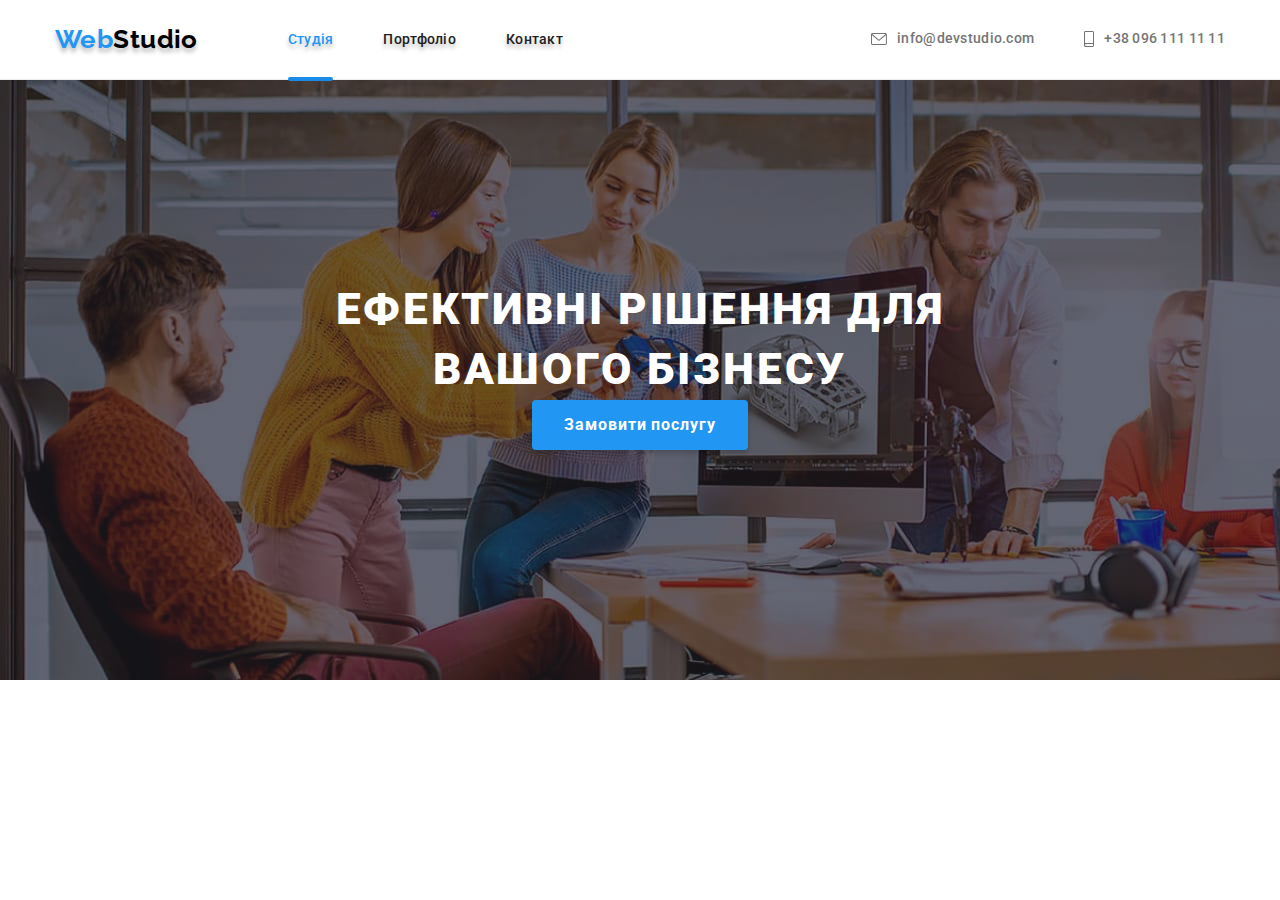
==== commit 409a33db: "header+hero" ====
--- a/index.html
+++ b/index.html
@@ -15,7 +15,7 @@
     <!--ШАПКА-->
     <header class="page-header">
         <div class="container page-header__container">
-            <nav class="header-container">
+            <nav class="header-nav">
                 <a class="logo link" href="./index.html">Web<span class="logo__black">Studio</span></a>
                 <ul class="menu-nav list">
                     <li class="menu-nav__item"><a class="menu-nav__link link menu-nav__link_active" href="./index.html">Студія</a></li>
@@ -29,14 +29,14 @@
                 </svg> 
             </button>
             <ul class="list contact-nav"> 
-                <li>
-                    <a class="contact-nav__email link" href="mailto:info@devstudio.com">
+                <li class="contact-nav__item">
+                    <a class="contact-nav__link link" href="mailto:info@devstudio.com">
                         <svg class="contact-nav__email-icon" width="16" height="12">
                             <use href="./images/icons.svg#icon-envelope"></use>
                         </svg> 
                         info@devstudio.com</a>
                 </li>
-                <li><a class="contact-nav__phonenumber link" href="tel:+380961111111">
+                <li class="contact-nav__item"><a class="contact-nav__link link" href="tel:+380961111111">
                         <svg class="contact-nav__phone-icon" width="10" height="16">
                             <use href="./images/icons.svg#icon-smartphone"></use>
                         </svg> 
@@ -47,22 +47,36 @@
         <div class="mobile-menu js-menu-container" >
             <div class="container mobile-menu__container">
                 <button type="button" class="mobile-menu__close-btn js-close-menu" >
-                    <svg class="mobile-menu__icon-close">
+                    <svg class="mobile-menu__icon-close" width="20" height="20">
                         <use href="./images/icons.svg#icon-close-black"></use>
                     </svg>
                 </button>
-
+                <ul class="mobile-nav-list list">
+                    <li class="mobile-nav-list__item"><a class="link mobile-nav-list__link mobile-nav-list__link_current" href="./index.html">Студія</a></li>
+                    <li class="mobile-nav-list__item"><a class="link mobile-nav-list__link" href="./portfolio.html">Портфоліо</a></li>
+                    <li class="mobile-nav-list__item"><a class="link mobile-nav-list__link" href="#">Контакти</a></li>
+                </ul>
+                <ul class="mobile-nav-contacts-list list">
+                    <li class="mobile-nav-contacts-list__item"><a class="link mobile-nav-contacts-list__link_tel" href="tel:+380961111111">+38 096 111 11 11</a></li>
+                    <li class="mobile-nav-contacts-list__item"><a class="link mobile-nav-contacts-list__link_mail" href="mailto:info@devstudio.com">info@devstudio.com</a></li>
+                </ul>
+                <ul class="mobile-nav-social-list list">
+                    <li class="mobile-nav-social-list__item"><a class="link mobile-nav-social-list__link" lang="en" href="#">Instagram</a><span class="vl"></span></li>
+                    <li class="mobile-nav-social-list__item"><a class="link mobile-nav-social-list__link" lang="en" href="#">Twitter</a><span class="vl"></span></li>
+                    <li class="mobile-nav-social-list__item"><a class="link mobile-nav-social-list__link" lang="en" href="#">Facebook</a><span class="vl"></span></li>
+                    <li class="mobile-nav-social-list__item"><a class="link mobile-nav-social-list__link" lang="en" href="#">LinkedIn</a></li>
+                </ul>
             </div>
         </div>
     </header>
     <main>
         <!--Hero-->
-        <!-- <section class="hero section">
-            <div class="container">
+        <section class="hero section">
+            <div class="container hero-container">
                 <h1 class="hero__title">Ефективні рішення для вашого бізнесу</h1>
                 <button class="hero__button" type= "button" data-modal-open>Замовити послугу</button>
             </div>
-        </section> -->
+        </section>
         <!--ОСОБЛИВОСТІ І ПЕРЕВАГИ-->
         <!-- <section class="section">
             <div class="container">
--- a/css/main.min.css
+++ b/css/main.min.css
@@ -1 +1 @@
-:root{--blue-text-color:#2196F3;--white-text-color:#fff;--body-title-color:#212121;--black-logotext-color:#000;--background-gray-color:#2F303A;--background-solution-color:#c4c4c4;--body-text-color:#757575;--button-hover-color:#188CE8;--team-background-color:#F5F4FA;--team-background-card-color:#fff;--card-border-color:#eeeeee;--primary-font: "Roboto", sans-serif;--header-line: #ececec;--icon-link-color: #AFB1B8;--transition-dur-and-func: 250ms cubic-bezier(0.4, 0, 0.2, 1);--background-backdrop: rgba(0, 0, 0, 0.2)}.visually-hidden{position:absolute;white-space:nowrap;width:1px;height:1px;overflow:hidden;border:0;padding:0;clip:rect(0 0 0 0);clip-path:inset(50%);margin:-1px}body{font-family:"Roboto",sans-serif;color:var(--body-title-color);background-color:var(--team-background-card-color);font-size:14px;letter-spacing:.03em}h1,h2,h3,h4,p{margin-top:0;margin-bottom:0}ul,ol{margin-top:0;margin-bottom:0;padding-left:0}.list{list-style:none}.link{text-decoration:none}img{display:block;max-width:100%;height:auto}button{cursor:pointer}.section{padding-top:94px;padding-bottom:94px}.container{width:100%;padding-left:15px;padding-right:15px}@media screen and (min-width: 480px){.container{width:480px;margin-left:auto;margin-right:auto}}@media screen and (min-width: 768px){.container{width:720px}}@media screen and (min-width: 1200px){.container{width:1200px}}.hero{padding-top:200px;padding-bottom:200px;text-align:center;background-image:linear-gradient(rgba(47, 48, 58, 0.4), rgba(47, 48, 58, 0.4)),url("../images/solution.jpg");background-size:cover;margin:0px auto;max-width:1600px;height:600px;background-repeat:no-repeat;background-color:var(--background-solution-color)}.hero__title{font-weight:900;font-size:44px;line-height:1.36;text-align:center;letter-spacing:.06em;text-transform:uppercase;color:var(--white-text-color);width:696px;margin-bottom:30px;margin-left:auto;margin-right:auto}.hero__button{font-weight:700;font-size:16px;line-height:1.875;display:block;align-items:center;text-align:center;margin-right:auto;margin-left:auto;padding:10px 32px;letter-spacing:.06em;color:var(--white-text-color);background-color:var(--blue-text-color);box-shadow:0px 4px 4px rgba(0,0,0,.15);border-radius:4px;border:0px;transition:background-color var(--transition-dur-and-func)}.hero__button:hover{background-color:var(--button-hover-color)}.features__title{font-weight:700;line-height:1.14;text-transform:uppercase;margin-bottom:10px;font-size:14px;letter-spacing:.03em}.features__text{font-weight:400;line-height:1.71;color:var(--body-text-color);font-size:14px;letter-spacing:.03em}.features{display:flex;gap:30px}.features__item{flex-basis:calc((100% - 90px)/4)}.features__icon{display:flex;justify-content:center;align-items:center;margin-bottom:30px;width:270px;height:120px;background-color:#f5f4fa;border-radius:4px}.products{padding-top:0}.products__cards{position:relative}.products__img{display:flex;gap:30px}.products__overley{position:absolute;display:flex;justify-content:center;align-items:center;bottom:0;background-color:rgba(47,48,58,.8);color:var(--white-text-color);line-height:1.2;width:100%;height:70px;font-weight:700;text-align:center;text-transform:uppercase}.team{background-color:var(--team-background-color)}.team__card-position{display:flex;gap:30px}.team__card-shadow{background-color:var(--team-background-card-color);box-shadow:0px 1px 3px rgba(0,0,0,.12),0px 1px 1px rgba(0,0,0,.14),0px 2px 1px rgba(0,0,0,.2);border-radius:0px 0px 4px 4px}.team__worker-name{font-weight:500;font-size:16px;line-height:1.1875;text-align:center;margin-bottom:10px}.team__worker-cards{padding-top:30px;padding-bottom:30px}.team__job-title{font-weight:400;font-size:16px;line-height:1.1875;text-align:center;color:var(--body-text-color);margin-bottom:16px}.social-list{display:flex;justify-content:center;column-gap:10px}.social-list-icon{fill:currentColor}.social-list-link{display:flex;align-items:center;justify-content:center;width:44px;height:44px;border-radius:50%;color:var(--icon-link-color);transition:background-color var(--transition-dur-and-func),color var(--transition-dur-and-func)}.social-list-link:hover,.social-list-link:focus{background-color:var(--blue-text-color);color:var(--white-text-color)}.client-list{display:flex;align-items:center;justify-content:center;gap:30px}.client-list__logobox{display:flex;align-items:center;justify-content:center;border-radius:4px;border:1px solid;border-color:var(--background-solution-color);color:var(--icon-link-color);width:170px;height:92px;transition:border-color var(--transition-dur-and-func),color var(--transition-dur-and-func)}.client-list__logobox:hover,.client-list__logobox:focus{border-color:var(--blue-text-color);color:var(--blue-text-color)}.client-list__logo{fill:currentColor}.port-button{font-weight:500;font-size:16px;line-height:1.63;text-align:center;letter-spacing:.03em;background-color:var(--team-background-color);color:var(--body-title-color);border-radius:4px;border:none;padding:6px 22px;transition:background-color var(--transition-dur-and-func),color var(--transition-dur-and-func),box-shadow var(--transition-dur-and-func)}.port-button:active,.port-button:hover,.port-button:focus{background-color:var(--blue-text-color);box-shadow:0px 3px 1px rgba(0,0,0,.1),0px 1px 2px rgba(0,0,0,.08),0px 2px 2px rgba(0,0,0,.12);color:var(--white-text-color)}.current{background-color:var(--blue-text-color);color:var(--white-text-color)}.portfolio-title{font-weight:700;font-size:18px;line-height:2;letter-spacing:.06em;margin-bottom:4px;color:var(--body-title-color);cursor:pointer}.portfolio-position{font-weight:400;font-size:16px;line-height:1.875;color:var(--body-text-color)}.portfolio-button-styles{display:flex;gap:8px;margin-bottom:50px;justify-content:center}.portfolio-li{width:370px}.portfolio-image{display:flex;gap:30px;flex-wrap:wrap}.portfolio-img-wrapper{position:relative;overflow:hidden}.portfolio-overlay{position:absolute;display:flex;justify-content:center;align-items:center;padding:24px;top:0;left:0;width:100%;height:100%;font-weight:400;font-size:18px;line-height:28px;letter-spacing:.03em;color:var(--white-text-color);background:rgba(33,150,243,.9);overflow:auto;transform:translateY(100%);transition:transform var(--transition-dur-and-func)}.portfolio-content-style{padding:20px 24px;border:1px solid var(--card-border-color);border-top:none}.portfolio-card-link{display:block;transition:box-shadow var(--transition-dur-and-func)}.portfolio-card-link:hover .portfolio-overlay,.portfolio-card-link:focus .portfolio-overlay{transform:translateY(0%)}.portfolio-card-link:hover,.portfolio-card-link:focus{box-shadow:0px 1px 1px rgba(0,0,0,.12),0px 4px 4px rgba(0,0,0,.06),1px 4px 6px rgba(0,0,0,.16)}.menu-nav{display:none}.contact-nav__email{display:none}.contact-nav__phonenumber{display:none}.page-header{padding-top:16px;padding-bottom:16px}.open-mobile-menu-btn{line-height:0;border:none;background-color:rgba(0,0,0,0);padding:0}.open-mobile-menu-btn__icon{width:40px;height:40px}.page-header__container{display:flex;align-items:center;justify-content:space-between}.logo{font-family:"Raleway";font-style:normal;font-weight:700;font-size:26px;line-height:1.19;color:var(--blue-text-color);text-shadow:0px 4px 4px rgba(0,0,0,.25);margin-right:90px}.logo__black{color:var(--black-logotext-color)}.logo-footer{font-family:"Raleway";font-style:normal;font-weight:700;font-size:26px;line-height:1.19;color:var(--blue-text-color);text-shadow:0px 4px 4px rgba(0,0,0,.25);display:inline-block;margin-right:0;margin-bottom:20px}.logo-white{color:var(--white-text-color)}.body-title{font-weight:700;font-size:36px;line-height:1.16;text-align:center;margin-bottom:50px}.page-footer{background-color:var(--background-gray-color);padding-top:60px;padding-bottom:60px}.page-footer a:hover,.page-footer a:focus{color:var(--blue-text-color)}.footer-location{font-style:normal;font-weight:400;line-height:1.714;color:var(--white-text-color);transition:color var(--transition-dur-and-func)}.footer-email,.footer-phonenumber{font-style:normal;font-weight:400;line-height:1.714;color:rgba(255,255,255,.6);transition:color var(--transition-dur-and-func)}.footer-menu-item:not(:last-child){margin-bottom:9px}.footer-box{display:flex;align-items:baseline}.footer-address-pos{margin-right:70px}.footer-enj{margin-bottom:20px;font-size:14px;line-height:1.14;letter-spacing:.03em;color:var(--team-background-card-color);text-transform:uppercase;font-weight:700}.footer-modal-form{display:flex}.footer-modal-form-div{margin-left:auto}.footer-form-input{font-weight:400;font-size:16px;line-height:20px;display:flex;align-items:center;letter-spacing:.03em;color:var(--white-text-color);border:1px solid rgba(255,255,255,.3);filter:drop-shadow(0px 4px 4px rgba(0, 0, 0, 0.15));border-radius:4px;width:358px;height:50px;background-color:var(--background-gray-color);padding-left:16px}.footer-form-input::placeholder{font-size:16px;line-height:20px;letter-spacing:.03em;color:rgba(255,255,255,.6)}.footer-form-submit{font-weight:700;font-size:16px;line-height:1.875;display:flex;justify-content:center;align-items:center;text-align:center;width:200px;height:50px;letter-spacing:.06em;color:var(--white-text-color);background-color:var(--blue-text-color);box-shadow:0px 4px 4px rgba(0,0,0,.15);border-radius:4px;border:0px;transition:background-color var(--transition-dur-and-func)}.footer-form-submit:hover{background-color:var(--button-hover-color)}.footer-form-title{font-weight:700;font-size:14px;line-height:16px;letter-spacing:.03em;text-transform:uppercase;color:var(--white-text-color);margin-bottom:20px}.icon-send{fill:var(--team-background-card-color);margin-left:10px}.social-list-footer{display:flex;justify-content:center;column-gap:10px}.social-list-icon-footer{fill:currentColor}.social-list-link-footer{display:flex;align-items:center;justify-content:center;width:44px;height:44px;border-radius:50%;background:rgba(255,255,255,.1);color:var(--team-background-card-color);transition:background-color var(--transition-dur-and-func)}.social-list-link-footer:hover,.social-list-link-footer:focus{background-color:var(--blue-text-color)}.social-list-link-footer:hover .social-list-icon-footer,.social-list-link-footer:focus .social-list-icon-footer{fill:var(--white-text-color)}.backdrop{position:fixed;top:0;left:0;z-index:100;width:100%;height:100%;background-color:var(--background-backdrop);transition:opacity var(--transition-dur-and-func),visibility var(--transition-dur-and-func)}.backdrop.is-hidden{visibility:hidden;opacity:0;pointer-events:none}.modal{position:absolute;top:50%;left:50%;transform:translate(-50%, -50%);width:528px;height:580px;background-color:var(--team-background-card-color);padding:40px}.modal-close-btn{position:absolute;top:8px;right:8px;display:flex;align-items:center;justify-content:center;width:30px;height:30px;border-radius:50%;border:1px solid rgba(0,0,0,.1);background-color:rgba(0,0,0,0);padding:0;transition:var(--transition-dur-and-func)}.modal-close-btn:focus,.modal-close-btn:hover{fill:var(--button-hover-color)}.modal-form-title{font-weight:700;font-size:20px;line-height:23px;text-align:center;letter-spacing:.03em;margin-bottom:12px}.modal-form{display:flex;flex-direction:column}.modal-form-input{width:100%;height:40px;border:1px solid rgba(33,33,33,.2);border-radius:4px;padding-left:42px;transition:border-color var(--transition-dur-and-func)}.modal-form-input:focus{outline:none;border-color:var(--button-hover-color)}.modal-form-field-desc{display:block;font-family:"Roboto";font-weight:400;font-size:12px;line-height:14px;letter-spacing:.01em;color:var(--body-text-color);margin-bottom:4px}.modal-form-field{margin-bottom:10px}.modal-form-field-last{margin-bottom:17px}.modal-form-footer{margin-right:10px}.modal-form-input-wrapper{position:relative;display:block}.modal-form-icon{position:absolute;top:50%;left:12px;display:block;transform:translateY(-50%);transition:fill var(--transition-dur-and-func)}.modal-form-input:focus+.modal-form-icon{fill:var(--button-hover-color)}.modal-form-message{width:100%;height:120px;border:1px solid rgba(33,33,33,.2);border-radius:4px;padding:10px;resize:none}.modal-form-message:focus{outline:none;border-color:var(--button-hover-color)}.modal-form-message::placeholder{font-weight:400;font-size:12px;line-height:14px;letter-spacing:.01em;color:rgba(117,117,117,.5)}.modal-form-own-checkbox{width:15px;height:15px;border:1px solid var(--body-title-color);border-radius:2px;cursor:pointer;margin-right:7px}.modal-form-check:checked+.modal-form-own-checkbox{background-color:var(--button-hover-color)}.modal-form-check:checked+.modal-form-own-checkbox .modal-form-own-checkbox-icon{display:block;fill:var(--team-background-card-color)}.modal-form-check:focus+.modal-form-own-checkbox{box-shadow:0 0 0 2px var(--button-hover-color);border-color:var(--button-hover-color)}.modal-form-own-checkbox-icon{display:none}.modal-form-check-field{display:flex;align-items:center;justify-content:center;margin-bottom:33px;font-weight:400;font-size:14px;line-height:24px;letter-spacing:.03em;color:var(--body-text-color)}.modal-form-check-link{color:var(--blue-text-color)}.modal-form-submit{font-weight:700;font-size:16px;line-height:1.875;display:block;align-items:center;text-align:center;margin-right:auto;margin-left:auto;width:200px;height:50px;letter-spacing:.06em;color:var(--white-text-color);background-color:var(--blue-text-color);box-shadow:0px 4px 4px rgba(0,0,0,.15);border-radius:4px;border:0px;transition:background-color var(--transition-dur-and-func)}.modal-form-submit{background-color:var(--button-hover-color)}.modal-form-check{position:absolute;appearance:none}.menu-nav__link_active{color:var(--blue-text-color)}.menu-nav__link_active::after{position:absolute;content:"";display:block;left:0;bottom:0;width:100%;height:4px;border-radius:2px;background-color:var(--button-hover-color)}.mobile-menu{position:fixed;z-index:100;top:0;left:0;width:100%;height:100vh;background-color:var(--team-background-card-color);box-shadow:0px 4px 8px rgba(0,0,0,.04),0px 2px 4px rgba(0,0,0,.08),0px 1px 3px rgba(0,0,0,.16);opacity:0;visibility:hidden;pointer-events:none}.mobile-menu.is-open{opacity:1;visibility:visible;pointer-events:auto}.mobile-menu__container{display:flex;flex-direction:column;position:relative;padding-left:40px;padding-top:10px;height:100%}.mobile-menu__close-btn{position:absolute;top:10px;right:15px;background-color:rgba(0,0,0,0);border:0;padding:0}.mobile-menu__icon-close{width:40px;height:40px}/*# sourceMappingURL=main.min.css.map */+:root{--blue-text-color:#2196F3;--white-text-color:#fff;--body-title-color:#212121;--black-logotext-color:#000;--background-gray-color:#2F303A;--background-solution-color:#c4c4c4;--body-text-color:#757575;--button-hover-color:#188CE8;--team-background-color:#F5F4FA;--team-background-card-color:#fff;--card-border-color:#eeeeee;--primary-font: "Roboto", sans-serif;--header-line: #ececec;--icon-link-color: #AFB1B8;--transition-dur-and-func: 250ms cubic-bezier(0.4, 0, 0.2, 1);--background-backdrop: rgba(0, 0, 0, 0.2)}.visually-hidden{position:absolute;white-space:nowrap;width:1px;height:1px;overflow:hidden;border:0;padding:0;clip:rect(0 0 0 0);clip-path:inset(50%);margin:-1px}body{font-family:"Roboto",sans-serif;color:var(--body-title-color);background-color:var(--team-background-card-color);font-size:14px;letter-spacing:.03em}h1,h2,h3,h4,p{margin-top:0;margin-bottom:0}ul,ol{margin-top:0;margin-bottom:0;padding-left:0}.list{list-style:none}.link{text-decoration:none}img{display:block;max-width:100%;height:auto}button{cursor:pointer}.section{padding-top:94px;padding-bottom:94px}.container{width:100%;padding-left:15px;padding-right:15px}@media screen and (min-width: 480px){.container{width:480px;margin-left:auto;margin-right:auto}}@media screen and (min-width: 768px){.container{width:768px}}@media screen and (min-width: 1200px){.container{width:1200px}}.page-header{border-bottom:1px solid var(--header-line);padding-top:16px;padding-bottom:16px}@media screen and (min-width: 768px){.page-header{padding-top:21px;padding-bottom:21px}}@media screen and (min-width: 1200px){.page-header{padding-top:24px;padding-bottom:24px}}.page-header__container{display:flex;align-items:center;justify-content:space-between}.header-nav{display:flex;align-items:center}.menu-nav{display:none}@media screen and (min-width: 768px){.menu-nav{display:flex;column-gap:50px}}.menu-nav__link{position:relative;font-weight:500;line-height:1.14;padding-top:34px;padding-bottom:34px;letter-spacing:.02em;color:var(--body-title-color);text-shadow:0px 4px 4px rgba(0,0,0,.25);transition:color var(--transition-dur-and-func)}.menu-nav__link:hover,.menu-nav__link:focus{color:var(--blue-text-color)}.contact-nav{display:none}@media screen and (min-width: 768px){.contact-nav{display:block}}@media screen and (min-width: 1200px){.contact-nav{display:flex;align-items:center}}@media screen and (min-width: 768px){.contact-nav__item{margin-left:auto}.contact-nav__item:not(:last-child){margin-bottom:10px}}@media screen and (min-width: 1200px){.contact-nav__item:not(:last-child){margin-right:50px;margin-bottom:0}}.contact-nav__link{font-style:normal;font-weight:500;line-height:1.14;letter-spacing:.02em;color:var(--body-text-color);display:flex;align-items:center;margin-right:auto;transition:color var(--transition-dur-and-func)}.contact-nav__link:hover,.contact-nav__link:focus{color:var(--blue-text-color);text-shadow:0px 4px 4px rgba(0,0,0,.25)}@media screen and (min-width: 1200px){.contact-nav__link{justify-content:center}}.contact-nav__email-icon{margin-right:10px;fill:currentColor}.contact-nav__phone-icon{margin-right:10px;fill:currentColor}.open-mobile-menu-btn{line-height:0;border:none;background-color:rgba(0,0,0,0);padding:0;margin:0}@media screen and (min-width: 768px){.open-mobile-menu-btn{display:none}}.open-mobile-menu-btn__icon{width:40px;height:40px}.logo{font-family:"Raleway";font-style:normal;font-weight:700;font-size:26px;line-height:1.19;color:var(--blue-text-color);text-shadow:0px 4px 4px rgba(0,0,0,.25);margin-right:90px}.logo__black{color:var(--black-logotext-color)}.logo-footer{font-family:"Raleway";font-style:normal;font-weight:700;font-size:26px;line-height:1.19;color:var(--blue-text-color);text-shadow:0px 4px 4px rgba(0,0,0,.25);display:inline-block;margin-right:0;margin-bottom:20px}.logo-white{color:var(--white-text-color)}.body-title{font-weight:700;font-size:36px;line-height:1.16;text-align:center;margin-bottom:50px}.page-footer{background-color:var(--background-gray-color);padding-top:60px;padding-bottom:60px}.page-footer a:hover,.page-footer a:focus{color:var(--blue-text-color)}.footer-location{font-style:normal;font-weight:400;line-height:1.714;color:var(--white-text-color);transition:color var(--transition-dur-and-func)}.footer-email,.footer-phonenumber{font-style:normal;font-weight:400;line-height:1.714;color:rgba(255,255,255,.6);transition:color var(--transition-dur-and-func)}.footer-menu-item:not(:last-child){margin-bottom:9px}.footer-box{display:flex;align-items:baseline}.footer-address-pos{margin-right:70px}.footer-enj{margin-bottom:20px;font-size:14px;line-height:1.14;letter-spacing:.03em;color:var(--team-background-card-color);text-transform:uppercase;font-weight:700}.footer-modal-form{display:flex}.footer-modal-form-div{margin-left:auto}.footer-form-input{font-weight:400;font-size:16px;line-height:20px;display:flex;align-items:center;letter-spacing:.03em;color:var(--white-text-color);border:1px solid rgba(255,255,255,.3);filter:drop-shadow(0px 4px 4px rgba(0, 0, 0, 0.15));border-radius:4px;width:358px;height:50px;background-color:var(--background-gray-color);padding-left:16px}.footer-form-input::placeholder{font-size:16px;line-height:20px;letter-spacing:.03em;color:rgba(255,255,255,.6)}.footer-form-submit{font-weight:700;font-size:16px;line-height:1.875;display:flex;justify-content:center;align-items:center;text-align:center;width:200px;height:50px;letter-spacing:.06em;color:var(--white-text-color);background-color:var(--blue-text-color);box-shadow:0px 4px 4px rgba(0,0,0,.15);border-radius:4px;border:0px;transition:background-color var(--transition-dur-and-func)}.footer-form-submit:hover{background-color:var(--button-hover-color)}.footer-form-title{font-weight:700;font-size:14px;line-height:16px;letter-spacing:.03em;text-transform:uppercase;color:var(--white-text-color);margin-bottom:20px}.icon-send{fill:var(--team-background-card-color);margin-left:10px}.social-list-footer{display:flex;justify-content:center;column-gap:10px}.social-list-icon-footer{fill:currentColor}.social-list-link-footer{display:flex;align-items:center;justify-content:center;width:44px;height:44px;border-radius:50%;background:rgba(255,255,255,.1);color:var(--team-background-card-color);transition:background-color var(--transition-dur-and-func)}.social-list-link-footer:hover,.social-list-link-footer:focus{background-color:var(--blue-text-color)}.social-list-link-footer:hover .social-list-icon-footer,.social-list-link-footer:focus .social-list-icon-footer{fill:var(--white-text-color)}.backdrop{position:fixed;top:0;left:0;z-index:100;width:100%;height:100%;background-color:var(--background-backdrop);transition:opacity var(--transition-dur-and-func),visibility var(--transition-dur-and-func)}.backdrop.is-hidden{visibility:hidden;opacity:0;pointer-events:none}.modal{position:absolute;top:50%;left:50%;transform:translate(-50%, -50%);width:528px;height:580px;background-color:var(--team-background-card-color);padding:40px}.modal-close-btn{position:absolute;top:8px;right:8px;display:flex;align-items:center;justify-content:center;width:30px;height:30px;border-radius:50%;border:1px solid rgba(0,0,0,.1);background-color:rgba(0,0,0,0);padding:0;transition:var(--transition-dur-and-func)}.modal-close-btn:focus,.modal-close-btn:hover{fill:var(--button-hover-color)}.modal-form-title{font-weight:700;font-size:20px;line-height:23px;text-align:center;letter-spacing:.03em;margin-bottom:12px}.modal-form{display:flex;flex-direction:column}.modal-form-input{width:100%;height:40px;border:1px solid rgba(33,33,33,.2);border-radius:4px;padding-left:42px;transition:border-color var(--transition-dur-and-func)}.modal-form-input:focus{outline:none;border-color:var(--button-hover-color)}.modal-form-field-desc{display:block;font-family:"Roboto";font-weight:400;font-size:12px;line-height:14px;letter-spacing:.01em;color:var(--body-text-color);margin-bottom:4px}.modal-form-field{margin-bottom:10px}.modal-form-field-last{margin-bottom:17px}.modal-form-footer{margin-right:10px}.modal-form-input-wrapper{position:relative;display:block}.modal-form-icon{position:absolute;top:50%;left:12px;display:block;transform:translateY(-50%);transition:fill var(--transition-dur-and-func)}.modal-form-input:focus+.modal-form-icon{fill:var(--button-hover-color)}.modal-form-message{width:100%;height:120px;border:1px solid rgba(33,33,33,.2);border-radius:4px;padding:10px;resize:none}.modal-form-message:focus{outline:none;border-color:var(--button-hover-color)}.modal-form-message::placeholder{font-weight:400;font-size:12px;line-height:14px;letter-spacing:.01em;color:rgba(117,117,117,.5)}.modal-form-own-checkbox{width:15px;height:15px;border:1px solid var(--body-title-color);border-radius:2px;cursor:pointer;margin-right:7px}.modal-form-check:checked+.modal-form-own-checkbox{background-color:var(--button-hover-color)}.modal-form-check:checked+.modal-form-own-checkbox .modal-form-own-checkbox-icon{display:block;fill:var(--team-background-card-color)}.modal-form-check:focus+.modal-form-own-checkbox{box-shadow:0 0 0 2px var(--button-hover-color);border-color:var(--button-hover-color)}.modal-form-own-checkbox-icon{display:none}.modal-form-check-field{display:flex;align-items:center;justify-content:center;margin-bottom:33px;font-weight:400;font-size:14px;line-height:24px;letter-spacing:.03em;color:var(--body-text-color)}.modal-form-check-link{color:var(--blue-text-color)}.modal-form-submit{font-weight:700;font-size:16px;line-height:1.875;display:block;align-items:center;text-align:center;margin-right:auto;margin-left:auto;width:200px;height:50px;letter-spacing:.06em;color:var(--white-text-color);background-color:var(--blue-text-color);box-shadow:0px 4px 4px rgba(0,0,0,.15);border-radius:4px;border:0px;transition:background-color var(--transition-dur-and-func)}.modal-form-submit{background-color:var(--button-hover-color)}.modal-form-check{position:absolute;appearance:none}.menu-nav__link_active{color:var(--blue-text-color)}.menu-nav__link_active::after{position:absolute;content:"";display:block;left:0;bottom:0;width:100%;height:4px;border-radius:2px;background-color:var(--button-hover-color)}.mobile-menu{position:fixed;z-index:100;top:0;left:0;width:100%;height:100%;background-color:var(--team-background-card-color);box-shadow:0px 4px 8px rgba(0,0,0,.04),0px 2px 4px rgba(0,0,0,.08),0px 1px 3px rgba(0,0,0,.16);opacity:0;visibility:hidden;pointer-events:none;transition:opacity var(--transition-dur-and-func),visability var(--transition-dur-and-func)}.mobile-menu.is-open{opacity:1;visibility:visible;pointer-events:auto}.mobile-menu__container{display:flex;flex-direction:column;position:relative;padding-left:40px;padding-top:10px;padding-bottom:48px;height:100%}.mobile-menu__close-btn{line-height:0;position:absolute;display:flex;align-items:center;justify-content:center;top:10px;right:15px;width:40px;height:40px;border:none;background-color:rgba(0,0,0,0);padding:0;cursor:pointer;transition:fill var(--transition-dur-and-func)}.mobile-menu__close-btn:hover,.mobile-menu__close-btn:focus{fill:var(--blue-text-color)}.mobile-nav-list{margin-bottom:auto}.mobile-nav-list__item{margin-bottom:32px}.mobile-nav-list__item:first-child{margin-top:38px}.mobile-nav-list__link{font-weight:500;font-size:40px;line-height:1.18;letter-spacing:.02em;color:var(--body-title-color);transition:color var(--transition-dur-and-func)}.mobile-nav-list__link:hover,.mobile-nav-list__link:focus{color:var(--blue-text-color)}.mobile-nav-list__link_current{color:var(--blue-text-color)}.mobile-nav-contacts-list__item{margin-bottom:32px}.mobile-nav-contacts-list__item:last-child{margin-bottom:64px}.mobile-nav-contacts-list__link_tel{font-weight:500;font-size:34px;line-height:1.18;letter-spacing:.02em;color:var(--blue-text-color)}.mobile-nav-contacts-list__link_mail{font-weight:500;font-size:24px;line-height:1.16;letter-spacing:.02em;color:var(--body-text-color)}.mobile-nav-social-list{display:flex;flex-wrap:wrap}@media screen and (min-width: 480px)and (min-width: 1200px){.mobile-nav-social-list{flex-wrap:nowrap}}.mobile-nav-social-list__link{font-weight:500;font-size:18px;line-height:1.22;letter-spacing:.02em;color:var(--blue-text-color)}.vl{border-right:1px solid rgba(33,33,33,.2);transform:rotate(90deg);margin-right:10px;margin-left:10px}.hero-container{text-align:center}.hero{padding-top:118px;padding-bottom:118px;background-image:linear-gradient(rgba(47, 48, 58, 0.4), rgba(47, 48, 58, 0.4)),url("/images-mob/hero-mob.jpg");background-size:cover;margin:0px auto;max-width:480px;height:400px;background-repeat:no-repeat;background-color:var(--background-solution-color)}@media screen and (min-device-pixel-ratio: 2)and (max-width: 767px),screen and (min-resolution: 192dpi)and (max-width: 767px),screen and (min-resolution: 2dppx)and (max-width: 767px){.hero{background-image:linear-gradient(rgba(47, 48, 58, 0.4), rgba(47, 48, 58, 0.4)),url("/images-mob/hero-mob@2x.jpg")}}@media screen and (min-width: 768px){.hero{max-width:768px;background-image:linear-gradient(rgba(47, 48, 58, 0.4), rgba(47, 48, 58, 0.4)),url("/images-tablet/hero-tablet.jpg")}}@media screen and (min-device-pixel-ratio: 2)and (min-width: 768px),screen and (min-resolution: 192dpi)and (min-width: 768px),screen and (min-resolution: 2dppx)and (min-width: 768px){.hero{background-image:linear-gradient(rgba(47, 48, 58, 0.4), rgba(47, 48, 58, 0.4)),url("/images-tablet/hero-tablet@2x.jpg")}}@media screen and (min-width: 1200px){.hero{max-width:1600px;height:600px;padding-top:200px;padding-bottom:200px;background-image:linear-gradient(rgba(47, 48, 58, 0.4), rgba(47, 48, 58, 0.4)),url("/images/hero.jpg")}}@media screen and (min-device-pixel-ratio: 2)and (min-width: 1200px),screen and (min-resolution: 192dpi)and (min-width: 1200px),screen and (min-resolution: 2dppx)and (min-width: 1200px){.hero{background-image:linear-gradient(rgba(47, 48, 58, 0.4), rgba(47, 48, 58, 0.4)),url("/images/hero@2x.jpg")}}.hero__title{font-weight:900;font-size:26px;line-height:1.62;text-align:center;letter-spacing:.06em;text-transform:uppercase;color:var(--white-text-color);width:300px;margin-bottom:30px;margin:0 auto}@media screen and (min-width: 1200px){.hero__title{width:696px;font-size:44px;line-height:1.36}}.hero__button{padding:10px 24px;font-weight:700;font-size:16px;line-height:1.875;display:inline-block;align-items:center;text-align:center;margin-right:auto;margin-left:auto;letter-spacing:.06em;color:var(--white-text-color);background-color:var(--blue-text-color);box-shadow:0px 4px 4px rgba(0,0,0,.15);border-radius:4px;border:0px;transition:background-color var(--transition-dur-and-func)}.hero__button:hover{background-color:var(--button-hover-color)}@media screen and (min-width: 1200px){.hero__button{padding:10px 32px}}.features__title{font-weight:700;line-height:1.14;text-transform:uppercase;margin-bottom:10px;font-size:14px;letter-spacing:.03em}.features__text{font-weight:400;line-height:1.71;color:var(--body-text-color);font-size:14px;letter-spacing:.03em}.features{display:flex;gap:30px}.features__item{flex-basis:calc((100% - 90px)/4)}.features__icon{display:flex;justify-content:center;align-items:center;margin-bottom:30px;width:270px;height:120px;background-color:#f5f4fa;border-radius:4px}.products{padding-top:0}.products__cards{position:relative}.products__img{display:flex;gap:30px}.products__overley{position:absolute;display:flex;justify-content:center;align-items:center;bottom:0;background-color:rgba(47,48,58,.8);color:var(--white-text-color);line-height:1.2;width:100%;height:70px;font-weight:700;text-align:center;text-transform:uppercase}.team{background-color:var(--team-background-color)}.team__card-position{display:flex;gap:30px}.team__card-shadow{background-color:var(--team-background-card-color);box-shadow:0px 1px 3px rgba(0,0,0,.12),0px 1px 1px rgba(0,0,0,.14),0px 2px 1px rgba(0,0,0,.2);border-radius:0px 0px 4px 4px}.team__worker-name{font-weight:500;font-size:16px;line-height:1.1875;text-align:center;margin-bottom:10px}.team__worker-cards{padding-top:30px;padding-bottom:30px}.team__job-title{font-weight:400;font-size:16px;line-height:1.1875;text-align:center;color:var(--body-text-color);margin-bottom:16px}.social-list{display:flex;justify-content:center;column-gap:10px}.social-list-icon{fill:currentColor}.social-list-link{display:flex;align-items:center;justify-content:center;width:44px;height:44px;border-radius:50%;color:var(--icon-link-color);transition:background-color var(--transition-dur-and-func),color var(--transition-dur-and-func)}.social-list-link:hover,.social-list-link:focus{background-color:var(--blue-text-color);color:var(--white-text-color)}.client-list{display:flex;align-items:center;justify-content:center;gap:30px}.client-list__logobox{display:flex;align-items:center;justify-content:center;border-radius:4px;border:1px solid;border-color:var(--background-solution-color);color:var(--icon-link-color);width:170px;height:92px;transition:border-color var(--transition-dur-and-func),color var(--transition-dur-and-func)}.client-list__logobox:hover,.client-list__logobox:focus{border-color:var(--blue-text-color);color:var(--blue-text-color)}.client-list__logo{fill:currentColor}.port-button{font-weight:500;font-size:16px;line-height:1.63;text-align:center;letter-spacing:.03em;background-color:var(--team-background-color);color:var(--body-title-color);border-radius:4px;border:none;padding:6px 22px;transition:background-color var(--transition-dur-and-func),color var(--transition-dur-and-func),box-shadow var(--transition-dur-and-func)}.port-button:active,.port-button:hover,.port-button:focus{background-color:var(--blue-text-color);box-shadow:0px 3px 1px rgba(0,0,0,.1),0px 1px 2px rgba(0,0,0,.08),0px 2px 2px rgba(0,0,0,.12);color:var(--white-text-color)}.current{background-color:var(--blue-text-color);color:var(--white-text-color)}.portfolio-title{font-weight:700;font-size:18px;line-height:2;letter-spacing:.06em;margin-bottom:4px;color:var(--body-title-color);cursor:pointer}.portfolio-position{font-weight:400;font-size:16px;line-height:1.875;color:var(--body-text-color)}.portfolio-button-styles{display:flex;gap:8px;margin-bottom:50px;justify-content:center}.portfolio-li{width:370px}.portfolio-image{display:flex;gap:30px;flex-wrap:wrap}.portfolio-img-wrapper{position:relative;overflow:hidden}.portfolio-overlay{position:absolute;display:flex;justify-content:center;align-items:center;padding:24px;top:0;left:0;width:100%;height:100%;font-weight:400;font-size:18px;line-height:28px;letter-spacing:.03em;color:var(--white-text-color);background:rgba(33,150,243,.9);overflow:auto;transform:translateY(100%);transition:transform var(--transition-dur-and-func)}.portfolio-content-style{padding:20px 24px;border:1px solid var(--card-border-color);border-top:none}.portfolio-card-link{display:block;transition:box-shadow var(--transition-dur-and-func)}.portfolio-card-link:hover .portfolio-overlay,.portfolio-card-link:focus .portfolio-overlay{transform:translateY(0%)}.portfolio-card-link:hover,.portfolio-card-link:focus{box-shadow:0px 1px 1px rgba(0,0,0,.12),0px 4px 4px rgba(0,0,0,.06),1px 4px 6px rgba(0,0,0,.16)}/*# sourceMappingURL=main.min.css.map */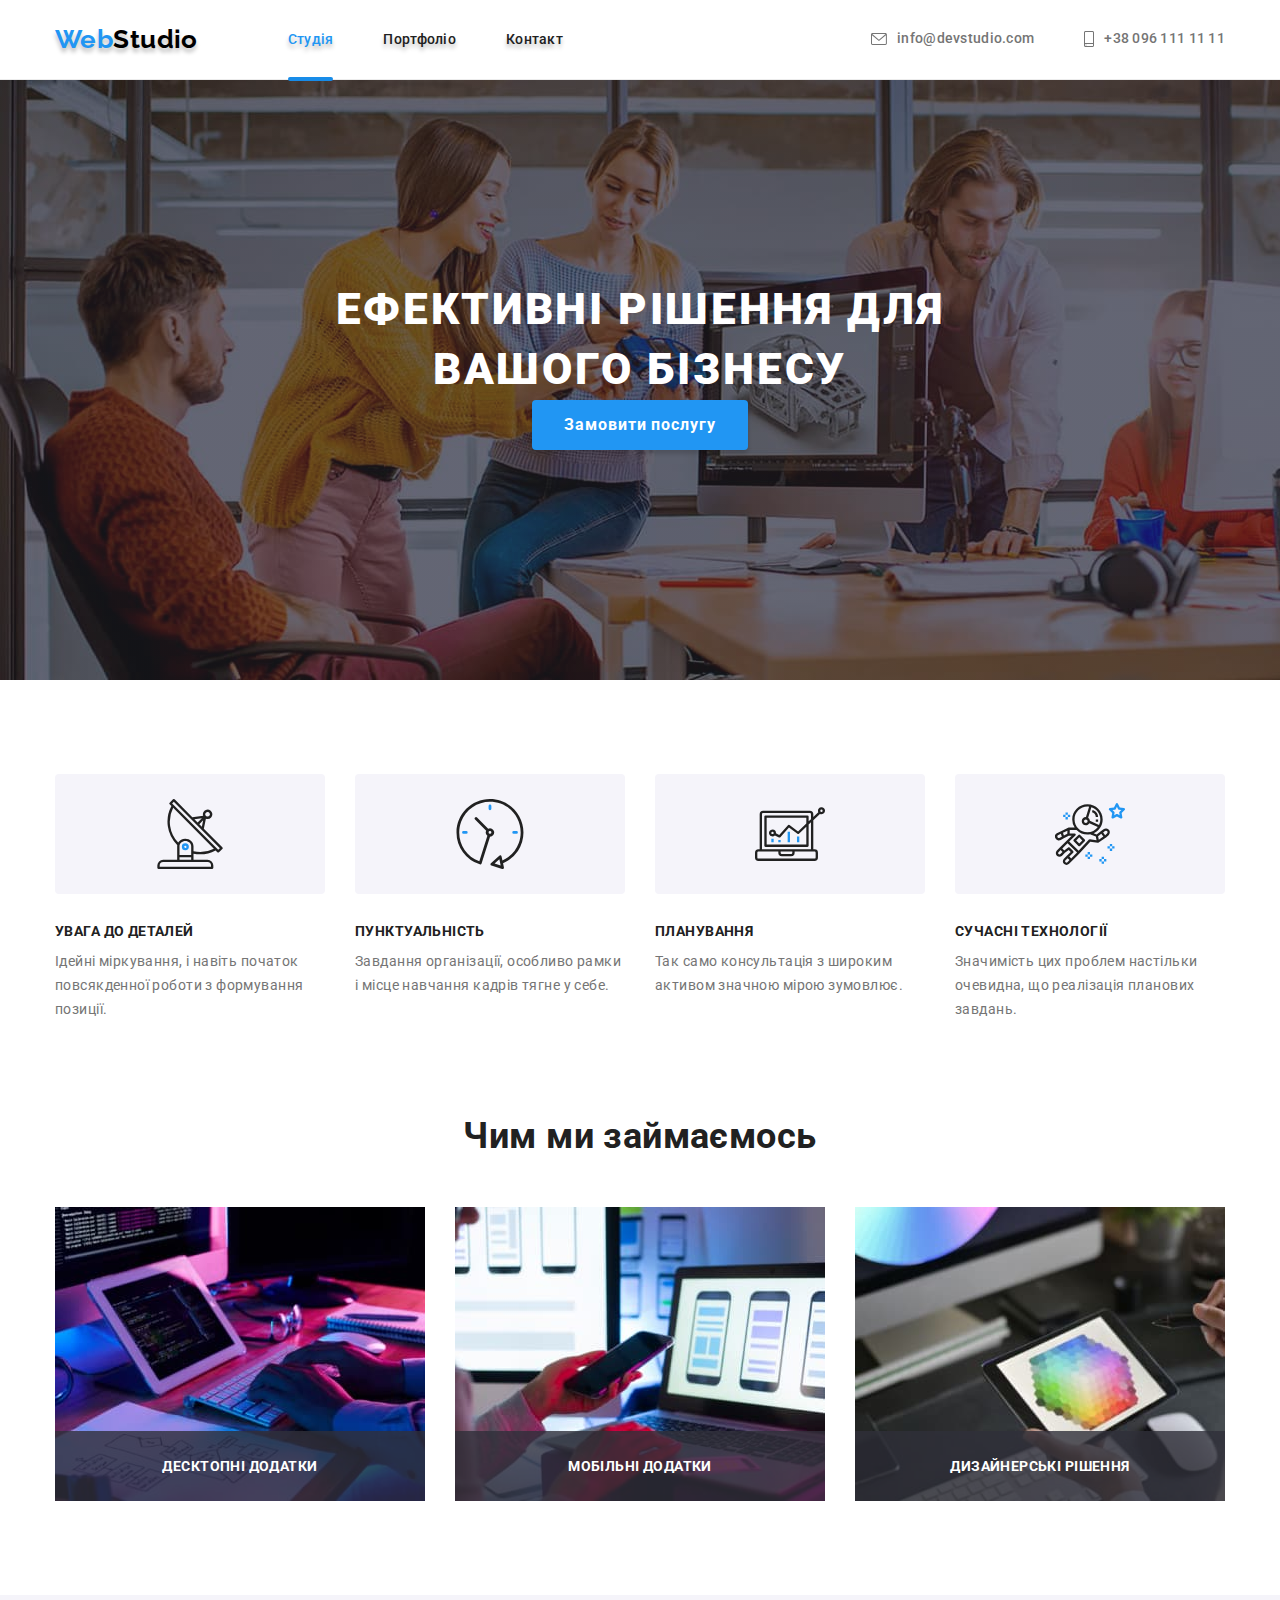
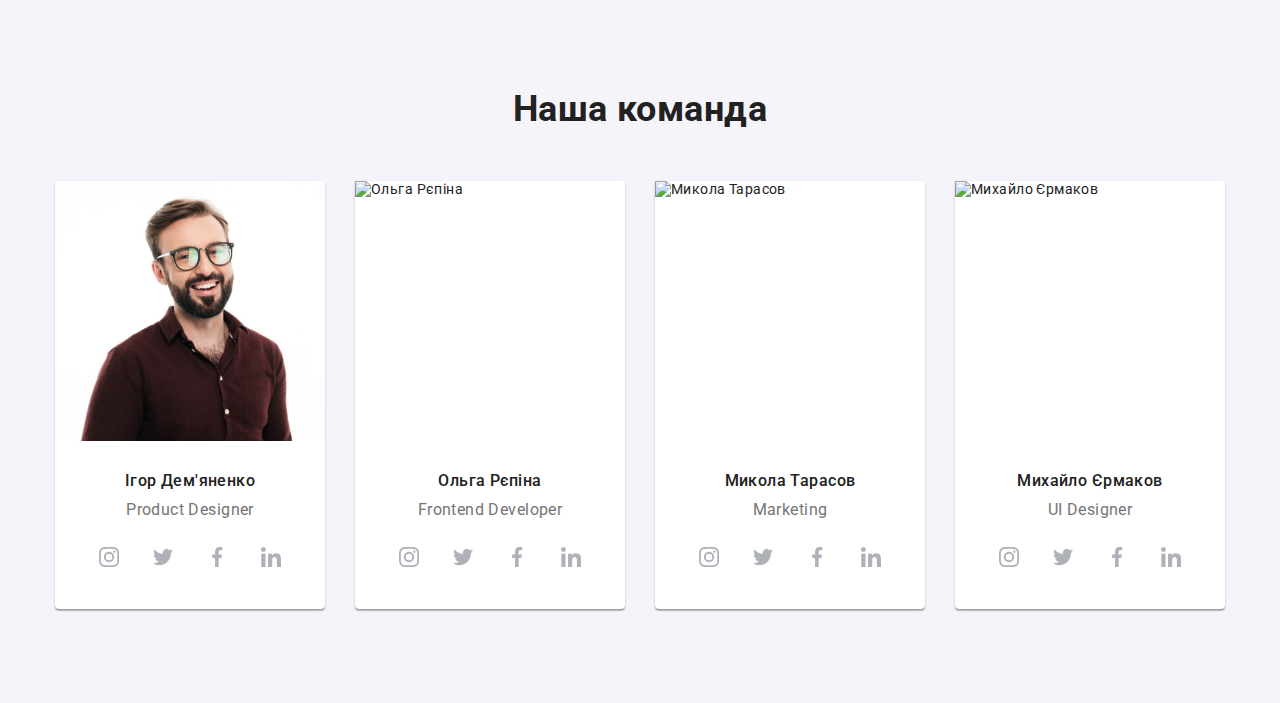
==== commit c6528d3a: "robota" ====
--- a/index.html
+++ b/index.html
@@ -78,7 +78,7 @@
             </div>
         </section>
         <!--ОСОБЛИВОСТІ І ПЕРЕВАГИ-->
-        <!-- <section class="section">
+        <section class="section">
             <div class="container">
             <h2 class="visually-hidden">Наші особливості</h2>
                 <ul class="list features">
@@ -120,34 +120,50 @@
                     </li>
                 </ul>
             </div>
-        </section> -->
+        </section>
         <!--Опис діяльності-->
-        <!-- <section class="section products">
+        <section class="section products">
             <div class="container">
                 <h2 class="body-title">Чим ми займаємось</h2>
                 <ul class="list products__img">
                     <li class="products__cards">
-                        <img src="./images/box1.jpg" alt="Код на планшеті" width = "370" height = "294" />
+                        <img
+                        srcset="./images/notepad@2x.jpg 2x"
+                        src="./images/notepad.jpg" alt="Код на планшеті" width = "370" height = "294" />
                         <p class="products__overley">Десктопні додатки</p>
                     </li>
                     <li class="products__cards">
-                        <img src="./images/box2.jpg" alt="Телефон" width = "370" height = "294" />
+                        <img 
+                        srcset="./images/phones@2x.jpg 2x"
+                        src="./images/phones.jpg" alt="Телефон" width = "370" height = "294" />
                         <p class="products__overley">Мобільні додатки</p>
                     </li>
                     <li class="products__cards">
-                        <img src="./images/box3.jpg" alt="Колір" width = "370" height = "294" />
+                        <img
+                        srcset="./images/palette@2x.jpg 2x"
+                        src="./images/palette.jpg" alt="Колір" width = "370" height = "294" />
                         <p class="products__overley">Дизайнерські рішення</p>
                     </li>                
                 </ul>
             </div>
-        </section> -->
+        </section>
         <!--Опис команди-->
-        <!-- <section class="team section">
+        <section class="team section">
             <div class="container ">
                 <h2 class="body-title">Наша команда</h2>
                     <ul class="list team__card-position">
                         <li class="team__card-shadow">
-                            <img src=" ./images/img-3.jpg" alt="Ігор Дем'яненко" width = "270" height = "260" />
+                            <picture>
+                                <source srcset="./images/worker1.jpg 1x, ./images/worker1@2x.jpg 2x"
+                                    media="(min-width: 1200px)">
+                                <source 
+                                    srcset="./images-tablet/worker1-tab@1x.jpg 1x, ./images-tablet/worker1-tab@2x.jpg 2x" 
+                                    media="(min-width: 768px)">
+                                <source
+                                    srcset="./images-mob/worker1mob@1x.jpg 1x, ./images.mob/worker1mob@2x.jpg 2x" 
+                                    media="(max-width: 767px)">
+                                    <img src="./images-mob/worker1mob@1x.jpg" alt="Ігор Дем'яненко" width = "270" height = "260" />
+                            </picture>
                             <div class="team__worker-cards">
                                 <h3 class="team__worker-name">Ігор Дем'яненко</h3>
                                 <p class="team__job-title">Product Designer</p>
@@ -296,7 +312,7 @@
                         </li>
             </div>
         </section>
-        <section class="section">
+        <!-- <section class="section">
             <div class="container">
                 <h2 class="body-title">Постійні клієнти</h2>
                     <ul class="list client-list">
@@ -344,8 +360,8 @@
                         </li>
                     </ul>
             </div>
-        </section>
-    </main> -->
+        </section> -->
+    </main>
     <!--Підвал-->
     <!-- <footer class="page-footer">
         <div class="container footer-box">
--- a/css/main.min.css
+++ b/css/main.min.css
@@ -1 +1 @@
-:root{--blue-text-color:#2196F3;--white-text-color:#fff;--body-title-color:#212121;--black-logotext-color:#000;--background-gray-color:#2F303A;--background-solution-color:#c4c4c4;--body-text-color:#757575;--button-hover-color:#188CE8;--team-background-color:#F5F4FA;--team-background-card-color:#fff;--card-border-color:#eeeeee;--primary-font: "Roboto", sans-serif;--header-line: #ececec;--icon-link-color: #AFB1B8;--transition-dur-and-func: 250ms cubic-bezier(0.4, 0, 0.2, 1);--background-backdrop: rgba(0, 0, 0, 0.2)}.visually-hidden{position:absolute;white-space:nowrap;width:1px;height:1px;overflow:hidden;border:0;padding:0;clip:rect(0 0 0 0);clip-path:inset(50%);margin:-1px}body{font-family:"Roboto",sans-serif;color:var(--body-title-color);background-color:var(--team-background-card-color);font-size:14px;letter-spacing:.03em}h1,h2,h3,h4,p{margin-top:0;margin-bottom:0}ul,ol{margin-top:0;margin-bottom:0;padding-left:0}.list{list-style:none}.link{text-decoration:none}img{display:block;max-width:100%;height:auto}button{cursor:pointer}.section{padding-top:94px;padding-bottom:94px}.container{width:100%;padding-left:15px;padding-right:15px}@media screen and (min-width: 480px){.container{width:480px;margin-left:auto;margin-right:auto}}@media screen and (min-width: 768px){.container{width:768px}}@media screen and (min-width: 1200px){.container{width:1200px}}.page-header{border-bottom:1px solid var(--header-line);padding-top:16px;padding-bottom:16px}@media screen and (min-width: 768px){.page-header{padding-top:21px;padding-bottom:21px}}@media screen and (min-width: 1200px){.page-header{padding-top:24px;padding-bottom:24px}}.page-header__container{display:flex;align-items:center;justify-content:space-between}.header-nav{display:flex;align-items:center}.menu-nav{display:none}@media screen and (min-width: 768px){.menu-nav{display:flex;column-gap:50px}}.menu-nav__link{position:relative;font-weight:500;line-height:1.14;padding-top:34px;padding-bottom:34px;letter-spacing:.02em;color:var(--body-title-color);text-shadow:0px 4px 4px rgba(0,0,0,.25);transition:color var(--transition-dur-and-func)}.menu-nav__link:hover,.menu-nav__link:focus{color:var(--blue-text-color)}.contact-nav{display:none}@media screen and (min-width: 768px){.contact-nav{display:block}}@media screen and (min-width: 1200px){.contact-nav{display:flex;align-items:center}}@media screen and (min-width: 768px){.contact-nav__item{margin-left:auto}.contact-nav__item:not(:last-child){margin-bottom:10px}}@media screen and (min-width: 1200px){.contact-nav__item:not(:last-child){margin-right:50px;margin-bottom:0}}.contact-nav__link{font-style:normal;font-weight:500;line-height:1.14;letter-spacing:.02em;color:var(--body-text-color);display:flex;align-items:center;margin-right:auto;transition:color var(--transition-dur-and-func)}.contact-nav__link:hover,.contact-nav__link:focus{color:var(--blue-text-color);text-shadow:0px 4px 4px rgba(0,0,0,.25)}@media screen and (min-width: 1200px){.contact-nav__link{justify-content:center}}.contact-nav__email-icon{margin-right:10px;fill:currentColor}.contact-nav__phone-icon{margin-right:10px;fill:currentColor}.open-mobile-menu-btn{line-height:0;border:none;background-color:rgba(0,0,0,0);padding:0;margin:0}@media screen and (min-width: 768px){.open-mobile-menu-btn{display:none}}.open-mobile-menu-btn__icon{width:40px;height:40px}.logo{font-family:"Raleway";font-style:normal;font-weight:700;font-size:26px;line-height:1.19;color:var(--blue-text-color);text-shadow:0px 4px 4px rgba(0,0,0,.25);margin-right:90px}.logo__black{color:var(--black-logotext-color)}.logo-footer{font-family:"Raleway";font-style:normal;font-weight:700;font-size:26px;line-height:1.19;color:var(--blue-text-color);text-shadow:0px 4px 4px rgba(0,0,0,.25);display:inline-block;margin-right:0;margin-bottom:20px}.logo-white{color:var(--white-text-color)}.body-title{font-weight:700;font-size:36px;line-height:1.16;text-align:center;margin-bottom:50px}.page-footer{background-color:var(--background-gray-color);padding-top:60px;padding-bottom:60px}.page-footer a:hover,.page-footer a:focus{color:var(--blue-text-color)}.footer-location{font-style:normal;font-weight:400;line-height:1.714;color:var(--white-text-color);transition:color var(--transition-dur-and-func)}.footer-email,.footer-phonenumber{font-style:normal;font-weight:400;line-height:1.714;color:rgba(255,255,255,.6);transition:color var(--transition-dur-and-func)}.footer-menu-item:not(:last-child){margin-bottom:9px}.footer-box{display:flex;align-items:baseline}.footer-address-pos{margin-right:70px}.footer-enj{margin-bottom:20px;font-size:14px;line-height:1.14;letter-spacing:.03em;color:var(--team-background-card-color);text-transform:uppercase;font-weight:700}.footer-modal-form{display:flex}.footer-modal-form-div{margin-left:auto}.footer-form-input{font-weight:400;font-size:16px;line-height:20px;display:flex;align-items:center;letter-spacing:.03em;color:var(--white-text-color);border:1px solid rgba(255,255,255,.3);filter:drop-shadow(0px 4px 4px rgba(0, 0, 0, 0.15));border-radius:4px;width:358px;height:50px;background-color:var(--background-gray-color);padding-left:16px}.footer-form-input::placeholder{font-size:16px;line-height:20px;letter-spacing:.03em;color:rgba(255,255,255,.6)}.footer-form-submit{font-weight:700;font-size:16px;line-height:1.875;display:flex;justify-content:center;align-items:center;text-align:center;width:200px;height:50px;letter-spacing:.06em;color:var(--white-text-color);background-color:var(--blue-text-color);box-shadow:0px 4px 4px rgba(0,0,0,.15);border-radius:4px;border:0px;transition:background-color var(--transition-dur-and-func)}.footer-form-submit:hover{background-color:var(--button-hover-color)}.footer-form-title{font-weight:700;font-size:14px;line-height:16px;letter-spacing:.03em;text-transform:uppercase;color:var(--white-text-color);margin-bottom:20px}.icon-send{fill:var(--team-background-card-color);margin-left:10px}.social-list-footer{display:flex;justify-content:center;column-gap:10px}.social-list-icon-footer{fill:currentColor}.social-list-link-footer{display:flex;align-items:center;justify-content:center;width:44px;height:44px;border-radius:50%;background:rgba(255,255,255,.1);color:var(--team-background-card-color);transition:background-color var(--transition-dur-and-func)}.social-list-link-footer:hover,.social-list-link-footer:focus{background-color:var(--blue-text-color)}.social-list-link-footer:hover .social-list-icon-footer,.social-list-link-footer:focus .social-list-icon-footer{fill:var(--white-text-color)}.backdrop{position:fixed;top:0;left:0;z-index:100;width:100%;height:100%;background-color:var(--background-backdrop);transition:opacity var(--transition-dur-and-func),visibility var(--transition-dur-and-func)}.backdrop.is-hidden{visibility:hidden;opacity:0;pointer-events:none}.modal{position:absolute;top:50%;left:50%;transform:translate(-50%, -50%);width:528px;height:580px;background-color:var(--team-background-card-color);padding:40px}.modal-close-btn{position:absolute;top:8px;right:8px;display:flex;align-items:center;justify-content:center;width:30px;height:30px;border-radius:50%;border:1px solid rgba(0,0,0,.1);background-color:rgba(0,0,0,0);padding:0;transition:var(--transition-dur-and-func)}.modal-close-btn:focus,.modal-close-btn:hover{fill:var(--button-hover-color)}.modal-form-title{font-weight:700;font-size:20px;line-height:23px;text-align:center;letter-spacing:.03em;margin-bottom:12px}.modal-form{display:flex;flex-direction:column}.modal-form-input{width:100%;height:40px;border:1px solid rgba(33,33,33,.2);border-radius:4px;padding-left:42px;transition:border-color var(--transition-dur-and-func)}.modal-form-input:focus{outline:none;border-color:var(--button-hover-color)}.modal-form-field-desc{display:block;font-family:"Roboto";font-weight:400;font-size:12px;line-height:14px;letter-spacing:.01em;color:var(--body-text-color);margin-bottom:4px}.modal-form-field{margin-bottom:10px}.modal-form-field-last{margin-bottom:17px}.modal-form-footer{margin-right:10px}.modal-form-input-wrapper{position:relative;display:block}.modal-form-icon{position:absolute;top:50%;left:12px;display:block;transform:translateY(-50%);transition:fill var(--transition-dur-and-func)}.modal-form-input:focus+.modal-form-icon{fill:var(--button-hover-color)}.modal-form-message{width:100%;height:120px;border:1px solid rgba(33,33,33,.2);border-radius:4px;padding:10px;resize:none}.modal-form-message:focus{outline:none;border-color:var(--button-hover-color)}.modal-form-message::placeholder{font-weight:400;font-size:12px;line-height:14px;letter-spacing:.01em;color:rgba(117,117,117,.5)}.modal-form-own-checkbox{width:15px;height:15px;border:1px solid var(--body-title-color);border-radius:2px;cursor:pointer;margin-right:7px}.modal-form-check:checked+.modal-form-own-checkbox{background-color:var(--button-hover-color)}.modal-form-check:checked+.modal-form-own-checkbox .modal-form-own-checkbox-icon{display:block;fill:var(--team-background-card-color)}.modal-form-check:focus+.modal-form-own-checkbox{box-shadow:0 0 0 2px var(--button-hover-color);border-color:var(--button-hover-color)}.modal-form-own-checkbox-icon{display:none}.modal-form-check-field{display:flex;align-items:center;justify-content:center;margin-bottom:33px;font-weight:400;font-size:14px;line-height:24px;letter-spacing:.03em;color:var(--body-text-color)}.modal-form-check-link{color:var(--blue-text-color)}.modal-form-submit{font-weight:700;font-size:16px;line-height:1.875;display:block;align-items:center;text-align:center;margin-right:auto;margin-left:auto;width:200px;height:50px;letter-spacing:.06em;color:var(--white-text-color);background-color:var(--blue-text-color);box-shadow:0px 4px 4px rgba(0,0,0,.15);border-radius:4px;border:0px;transition:background-color var(--transition-dur-and-func)}.modal-form-submit{background-color:var(--button-hover-color)}.modal-form-check{position:absolute;appearance:none}.menu-nav__link_active{color:var(--blue-text-color)}.menu-nav__link_active::after{position:absolute;content:"";display:block;left:0;bottom:0;width:100%;height:4px;border-radius:2px;background-color:var(--button-hover-color)}.mobile-menu{position:fixed;z-index:100;top:0;left:0;width:100%;height:100%;background-color:var(--team-background-card-color);box-shadow:0px 4px 8px rgba(0,0,0,.04),0px 2px 4px rgba(0,0,0,.08),0px 1px 3px rgba(0,0,0,.16);opacity:0;visibility:hidden;pointer-events:none;transition:opacity var(--transition-dur-and-func),visability var(--transition-dur-and-func)}.mobile-menu.is-open{opacity:1;visibility:visible;pointer-events:auto}.mobile-menu__container{display:flex;flex-direction:column;position:relative;padding-left:40px;padding-top:10px;padding-bottom:48px;height:100%}.mobile-menu__close-btn{line-height:0;position:absolute;display:flex;align-items:center;justify-content:center;top:10px;right:15px;width:40px;height:40px;border:none;background-color:rgba(0,0,0,0);padding:0;cursor:pointer;transition:fill var(--transition-dur-and-func)}.mobile-menu__close-btn:hover,.mobile-menu__close-btn:focus{fill:var(--blue-text-color)}.mobile-nav-list{margin-bottom:auto}.mobile-nav-list__item{margin-bottom:32px}.mobile-nav-list__item:first-child{margin-top:38px}.mobile-nav-list__link{font-weight:500;font-size:40px;line-height:1.18;letter-spacing:.02em;color:var(--body-title-color);transition:color var(--transition-dur-and-func)}.mobile-nav-list__link:hover,.mobile-nav-list__link:focus{color:var(--blue-text-color)}.mobile-nav-list__link_current{color:var(--blue-text-color)}.mobile-nav-contacts-list__item{margin-bottom:32px}.mobile-nav-contacts-list__item:last-child{margin-bottom:64px}.mobile-nav-contacts-list__link_tel{font-weight:500;font-size:34px;line-height:1.18;letter-spacing:.02em;color:var(--blue-text-color)}.mobile-nav-contacts-list__link_mail{font-weight:500;font-size:24px;line-height:1.16;letter-spacing:.02em;color:var(--body-text-color)}.mobile-nav-social-list{display:flex;flex-wrap:wrap}@media screen and (min-width: 480px)and (min-width: 1200px){.mobile-nav-social-list{flex-wrap:nowrap}}.mobile-nav-social-list__link{font-weight:500;font-size:18px;line-height:1.22;letter-spacing:.02em;color:var(--blue-text-color)}.vl{border-right:1px solid rgba(33,33,33,.2);transform:rotate(90deg);margin-right:10px;margin-left:10px}.hero-container{text-align:center}.hero{padding-top:118px;padding-bottom:118px;background-image:linear-gradient(rgba(47, 48, 58, 0.4), rgba(47, 48, 58, 0.4)),url("/images-mob/hero-mob.jpg");background-size:cover;margin:0px auto;max-width:480px;height:400px;background-repeat:no-repeat;background-color:var(--background-solution-color)}@media screen and (min-device-pixel-ratio: 2)and (max-width: 767px),screen and (min-resolution: 192dpi)and (max-width: 767px),screen and (min-resolution: 2dppx)and (max-width: 767px){.hero{background-image:linear-gradient(rgba(47, 48, 58, 0.4), rgba(47, 48, 58, 0.4)),url("/images-mob/hero-mob@2x.jpg")}}@media screen and (min-width: 768px){.hero{max-width:768px;background-image:linear-gradient(rgba(47, 48, 58, 0.4), rgba(47, 48, 58, 0.4)),url("/images-tablet/hero-tablet.jpg")}}@media screen and (min-device-pixel-ratio: 2)and (min-width: 768px),screen and (min-resolution: 192dpi)and (min-width: 768px),screen and (min-resolution: 2dppx)and (min-width: 768px){.hero{background-image:linear-gradient(rgba(47, 48, 58, 0.4), rgba(47, 48, 58, 0.4)),url("/images-tablet/hero-tablet@2x.jpg")}}@media screen and (min-width: 1200px){.hero{max-width:1600px;height:600px;padding-top:200px;padding-bottom:200px;background-image:linear-gradient(rgba(47, 48, 58, 0.4), rgba(47, 48, 58, 0.4)),url("/images/hero.jpg")}}@media screen and (min-device-pixel-ratio: 2)and (min-width: 1200px),screen and (min-resolution: 192dpi)and (min-width: 1200px),screen and (min-resolution: 2dppx)and (min-width: 1200px){.hero{background-image:linear-gradient(rgba(47, 48, 58, 0.4), rgba(47, 48, 58, 0.4)),url("/images/hero@2x.jpg")}}.hero__title{font-weight:900;font-size:26px;line-height:1.62;text-align:center;letter-spacing:.06em;text-transform:uppercase;color:var(--white-text-color);width:300px;margin-bottom:30px;margin:0 auto}@media screen and (min-width: 1200px){.hero__title{width:696px;font-size:44px;line-height:1.36}}.hero__button{padding:10px 24px;font-weight:700;font-size:16px;line-height:1.875;display:inline-block;align-items:center;text-align:center;margin-right:auto;margin-left:auto;letter-spacing:.06em;color:var(--white-text-color);background-color:var(--blue-text-color);box-shadow:0px 4px 4px rgba(0,0,0,.15);border-radius:4px;border:0px;transition:background-color var(--transition-dur-and-func)}.hero__button:hover{background-color:var(--button-hover-color)}@media screen and (min-width: 1200px){.hero__button{padding:10px 32px}}.features__title{font-weight:700;line-height:1.14;text-transform:uppercase;margin-bottom:10px;font-size:14px;letter-spacing:.03em}.features__text{font-weight:400;line-height:1.71;color:var(--body-text-color);font-size:14px;letter-spacing:.03em}.features{display:flex;gap:30px}.features__item{flex-basis:calc((100% - 90px)/4)}.features__icon{display:flex;justify-content:center;align-items:center;margin-bottom:30px;width:270px;height:120px;background-color:#f5f4fa;border-radius:4px}.products{padding-top:0}.products__cards{position:relative}.products__img{display:flex;gap:30px}.products__overley{position:absolute;display:flex;justify-content:center;align-items:center;bottom:0;background-color:rgba(47,48,58,.8);color:var(--white-text-color);line-height:1.2;width:100%;height:70px;font-weight:700;text-align:center;text-transform:uppercase}.team{background-color:var(--team-background-color)}.team__card-position{display:flex;gap:30px}.team__card-shadow{background-color:var(--team-background-card-color);box-shadow:0px 1px 3px rgba(0,0,0,.12),0px 1px 1px rgba(0,0,0,.14),0px 2px 1px rgba(0,0,0,.2);border-radius:0px 0px 4px 4px}.team__worker-name{font-weight:500;font-size:16px;line-height:1.1875;text-align:center;margin-bottom:10px}.team__worker-cards{padding-top:30px;padding-bottom:30px}.team__job-title{font-weight:400;font-size:16px;line-height:1.1875;text-align:center;color:var(--body-text-color);margin-bottom:16px}.social-list{display:flex;justify-content:center;column-gap:10px}.social-list-icon{fill:currentColor}.social-list-link{display:flex;align-items:center;justify-content:center;width:44px;height:44px;border-radius:50%;color:var(--icon-link-color);transition:background-color var(--transition-dur-and-func),color var(--transition-dur-and-func)}.social-list-link:hover,.social-list-link:focus{background-color:var(--blue-text-color);color:var(--white-text-color)}.client-list{display:flex;align-items:center;justify-content:center;gap:30px}.client-list__logobox{display:flex;align-items:center;justify-content:center;border-radius:4px;border:1px solid;border-color:var(--background-solution-color);color:var(--icon-link-color);width:170px;height:92px;transition:border-color var(--transition-dur-and-func),color var(--transition-dur-and-func)}.client-list__logobox:hover,.client-list__logobox:focus{border-color:var(--blue-text-color);color:var(--blue-text-color)}.client-list__logo{fill:currentColor}.port-button{font-weight:500;font-size:16px;line-height:1.63;text-align:center;letter-spacing:.03em;background-color:var(--team-background-color);color:var(--body-title-color);border-radius:4px;border:none;padding:6px 22px;transition:background-color var(--transition-dur-and-func),color var(--transition-dur-and-func),box-shadow var(--transition-dur-and-func)}.port-button:active,.port-button:hover,.port-button:focus{background-color:var(--blue-text-color);box-shadow:0px 3px 1px rgba(0,0,0,.1),0px 1px 2px rgba(0,0,0,.08),0px 2px 2px rgba(0,0,0,.12);color:var(--white-text-color)}.current{background-color:var(--blue-text-color);color:var(--white-text-color)}.portfolio-title{font-weight:700;font-size:18px;line-height:2;letter-spacing:.06em;margin-bottom:4px;color:var(--body-title-color);cursor:pointer}.portfolio-position{font-weight:400;font-size:16px;line-height:1.875;color:var(--body-text-color)}.portfolio-button-styles{display:flex;gap:8px;margin-bottom:50px;justify-content:center}.portfolio-li{width:370px}.portfolio-image{display:flex;gap:30px;flex-wrap:wrap}.portfolio-img-wrapper{position:relative;overflow:hidden}.portfolio-overlay{position:absolute;display:flex;justify-content:center;align-items:center;padding:24px;top:0;left:0;width:100%;height:100%;font-weight:400;font-size:18px;line-height:28px;letter-spacing:.03em;color:var(--white-text-color);background:rgba(33,150,243,.9);overflow:auto;transform:translateY(100%);transition:transform var(--transition-dur-and-func)}.portfolio-content-style{padding:20px 24px;border:1px solid var(--card-border-color);border-top:none}.portfolio-card-link{display:block;transition:box-shadow var(--transition-dur-and-func)}.portfolio-card-link:hover .portfolio-overlay,.portfolio-card-link:focus .portfolio-overlay{transform:translateY(0%)}.portfolio-card-link:hover,.portfolio-card-link:focus{box-shadow:0px 1px 1px rgba(0,0,0,.12),0px 4px 4px rgba(0,0,0,.06),1px 4px 6px rgba(0,0,0,.16)}/*# sourceMappingURL=main.min.css.map */+:root{--blue-text-color:#2196F3;--white-text-color:#fff;--body-title-color:#212121;--black-logotext-color:#000;--background-gray-color:#2F303A;--background-solution-color:#c4c4c4;--body-text-color:#757575;--button-hover-color:#188CE8;--team-background-color:#F5F4FA;--team-background-card-color:#fff;--card-border-color:#eeeeee;--primary-font: "Roboto", sans-serif;--header-line: #ececec;--icon-link-color: #AFB1B8;--transition-dur-and-func: 250ms cubic-bezier(0.4, 0, 0.2, 1);--background-backdrop: rgba(0, 0, 0, 0.2)}.visually-hidden{position:absolute;white-space:nowrap;width:1px;height:1px;overflow:hidden;border:0;padding:0;clip:rect(0 0 0 0);clip-path:inset(50%);margin:-1px}body{font-family:"Roboto",sans-serif;color:var(--body-title-color);background-color:var(--team-background-card-color);font-size:14px;letter-spacing:.03em}h1,h2,h3,h4,p{margin-top:0;margin-bottom:0}ul,ol{margin-top:0;margin-bottom:0;padding-left:0}.list{list-style:none}.link{text-decoration:none}img{display:block;max-width:100%;height:auto}button{cursor:pointer}.section{padding-top:94px;padding-bottom:94px}.container{width:100%;padding-left:15px;padding-right:15px}@media screen and (min-width: 480px){.container{width:480px;margin-left:auto;margin-right:auto}}@media screen and (min-width: 768px){.container{width:768px}}@media screen and (min-width: 1200px){.container{width:1200px}}.page-header{border-bottom:1px solid var(--header-line);padding-top:16px;padding-bottom:16px}@media screen and (min-width: 768px){.page-header{padding-top:21px;padding-bottom:21px}}@media screen and (min-width: 1200px){.page-header{padding-top:24px;padding-bottom:24px}}.page-header__container{display:flex;align-items:center;justify-content:space-between}.header-nav{display:flex;align-items:center}.menu-nav{display:none}@media screen and (min-width: 768px){.menu-nav{display:flex;column-gap:50px}}.menu-nav__link{position:relative;font-weight:500;line-height:1.14;padding-top:34px;padding-bottom:34px;letter-spacing:.02em;color:var(--body-title-color);text-shadow:0px 4px 4px rgba(0,0,0,.25);transition:color var(--transition-dur-and-func)}.menu-nav__link:hover,.menu-nav__link:focus{color:var(--blue-text-color)}.contact-nav{display:none}@media screen and (min-width: 768px){.contact-nav{display:block}}@media screen and (min-width: 1200px){.contact-nav{display:flex;align-items:center}}@media screen and (min-width: 768px){.contact-nav__item{margin-left:auto}.contact-nav__item:not(:last-child){margin-bottom:10px}}@media screen and (min-width: 1200px){.contact-nav__item:not(:last-child){margin-right:50px;margin-bottom:0}}.contact-nav__link{font-style:normal;font-weight:500;line-height:1.14;letter-spacing:.02em;color:var(--body-text-color);display:flex;align-items:center;margin-right:auto;transition:color var(--transition-dur-and-func)}.contact-nav__link:hover,.contact-nav__link:focus{color:var(--blue-text-color);text-shadow:0px 4px 4px rgba(0,0,0,.25)}@media screen and (min-width: 1200px){.contact-nav__link{justify-content:center}}.contact-nav__email-icon{margin-right:10px;fill:currentColor}.contact-nav__phone-icon{margin-right:10px;fill:currentColor}.open-mobile-menu-btn{line-height:0;border:none;background-color:rgba(0,0,0,0);padding:0;margin:0}@media screen and (min-width: 768px){.open-mobile-menu-btn{display:none}}.open-mobile-menu-btn__icon{width:40px;height:40px}.logo{font-family:"Raleway";font-style:normal;font-weight:700;font-size:26px;line-height:1.19;color:var(--blue-text-color);text-shadow:0px 4px 4px rgba(0,0,0,.25);margin-right:90px}.logo__black{color:var(--black-logotext-color)}.logo-footer{font-family:"Raleway";font-style:normal;font-weight:700;font-size:26px;line-height:1.19;color:var(--blue-text-color);text-shadow:0px 4px 4px rgba(0,0,0,.25);display:inline-block;margin-right:0;margin-bottom:20px}.logo-white{color:var(--white-text-color)}.body-title{font-weight:700;font-size:36px;line-height:1.16;text-align:center;margin-bottom:50px}.page-footer{background-color:var(--background-gray-color);padding-top:60px;padding-bottom:60px}.page-footer a:hover,.page-footer a:focus{color:var(--blue-text-color)}.footer-location{font-style:normal;font-weight:400;line-height:1.714;color:var(--white-text-color);transition:color var(--transition-dur-and-func)}.footer-email,.footer-phonenumber{font-style:normal;font-weight:400;line-height:1.714;color:rgba(255,255,255,.6);transition:color var(--transition-dur-and-func)}.footer-menu-item:not(:last-child){margin-bottom:9px}.footer-box{display:flex;align-items:baseline}.footer-address-pos{margin-right:70px}.footer-enj{margin-bottom:20px;font-size:14px;line-height:1.14;letter-spacing:.03em;color:var(--team-background-card-color);text-transform:uppercase;font-weight:700}.footer-modal-form{display:flex}.footer-modal-form-div{margin-left:auto}.footer-form-input{font-weight:400;font-size:16px;line-height:20px;display:flex;align-items:center;letter-spacing:.03em;color:var(--white-text-color);border:1px solid rgba(255,255,255,.3);filter:drop-shadow(0px 4px 4px rgba(0, 0, 0, 0.15));border-radius:4px;width:358px;height:50px;background-color:var(--background-gray-color);padding-left:16px}.footer-form-input::placeholder{font-size:16px;line-height:20px;letter-spacing:.03em;color:rgba(255,255,255,.6)}.footer-form-submit{font-weight:700;font-size:16px;line-height:1.875;display:flex;justify-content:center;align-items:center;text-align:center;width:200px;height:50px;letter-spacing:.06em;color:var(--white-text-color);background-color:var(--blue-text-color);box-shadow:0px 4px 4px rgba(0,0,0,.15);border-radius:4px;border:0px;transition:background-color var(--transition-dur-and-func)}.footer-form-submit:hover{background-color:var(--button-hover-color)}.footer-form-title{font-weight:700;font-size:14px;line-height:16px;letter-spacing:.03em;text-transform:uppercase;color:var(--white-text-color);margin-bottom:20px}.icon-send{fill:var(--team-background-card-color);margin-left:10px}.social-list-footer{display:flex;justify-content:center;column-gap:10px}.social-list-icon-footer{fill:currentColor}.social-list-link-footer{display:flex;align-items:center;justify-content:center;width:44px;height:44px;border-radius:50%;background:rgba(255,255,255,.1);color:var(--team-background-card-color);transition:background-color var(--transition-dur-and-func)}.social-list-link-footer:hover,.social-list-link-footer:focus{background-color:var(--blue-text-color)}.social-list-link-footer:hover .social-list-icon-footer,.social-list-link-footer:focus .social-list-icon-footer{fill:var(--white-text-color)}.backdrop{position:fixed;top:0;left:0;z-index:100;width:100%;height:100%;background-color:var(--background-backdrop);transition:opacity var(--transition-dur-and-func),visibility var(--transition-dur-and-func)}.backdrop.is-hidden{visibility:hidden;opacity:0;pointer-events:none}.modal{position:absolute;top:50%;left:50%;transform:translate(-50%, -50%);width:528px;height:580px;background-color:var(--team-background-card-color);padding:40px}.modal-close-btn{position:absolute;top:8px;right:8px;display:flex;align-items:center;justify-content:center;width:30px;height:30px;border-radius:50%;border:1px solid rgba(0,0,0,.1);background-color:rgba(0,0,0,0);padding:0;transition:var(--transition-dur-and-func)}.modal-close-btn:focus,.modal-close-btn:hover{fill:var(--button-hover-color)}.modal-form-title{font-weight:700;font-size:20px;line-height:23px;text-align:center;letter-spacing:.03em;margin-bottom:12px}.modal-form{display:flex;flex-direction:column}.modal-form-input{width:100%;height:40px;border:1px solid rgba(33,33,33,.2);border-radius:4px;padding-left:42px;transition:border-color var(--transition-dur-and-func)}.modal-form-input:focus{outline:none;border-color:var(--button-hover-color)}.modal-form-field-desc{display:block;font-family:"Roboto";font-weight:400;font-size:12px;line-height:14px;letter-spacing:.01em;color:var(--body-text-color);margin-bottom:4px}.modal-form-field{margin-bottom:10px}.modal-form-field-last{margin-bottom:17px}.modal-form-footer{margin-right:10px}.modal-form-input-wrapper{position:relative;display:block}.modal-form-icon{position:absolute;top:50%;left:12px;display:block;transform:translateY(-50%);transition:fill var(--transition-dur-and-func)}.modal-form-input:focus+.modal-form-icon{fill:var(--button-hover-color)}.modal-form-message{width:100%;height:120px;border:1px solid rgba(33,33,33,.2);border-radius:4px;padding:10px;resize:none}.modal-form-message:focus{outline:none;border-color:var(--button-hover-color)}.modal-form-message::placeholder{font-weight:400;font-size:12px;line-height:14px;letter-spacing:.01em;color:rgba(117,117,117,.5)}.modal-form-own-checkbox{width:15px;height:15px;border:1px solid var(--body-title-color);border-radius:2px;cursor:pointer;margin-right:7px}.modal-form-check:checked+.modal-form-own-checkbox{background-color:var(--button-hover-color)}.modal-form-check:checked+.modal-form-own-checkbox .modal-form-own-checkbox-icon{display:block;fill:var(--team-background-card-color)}.modal-form-check:focus+.modal-form-own-checkbox{box-shadow:0 0 0 2px var(--button-hover-color);border-color:var(--button-hover-color)}.modal-form-own-checkbox-icon{display:none}.modal-form-check-field{display:flex;align-items:center;justify-content:center;margin-bottom:33px;font-weight:400;font-size:14px;line-height:24px;letter-spacing:.03em;color:var(--body-text-color)}.modal-form-check-link{color:var(--blue-text-color)}.modal-form-submit{font-weight:700;font-size:16px;line-height:1.875;display:block;align-items:center;text-align:center;margin-right:auto;margin-left:auto;width:200px;height:50px;letter-spacing:.06em;color:var(--white-text-color);background-color:var(--blue-text-color);box-shadow:0px 4px 4px rgba(0,0,0,.15);border-radius:4px;border:0px;transition:background-color var(--transition-dur-and-func)}.modal-form-submit{background-color:var(--button-hover-color)}.modal-form-check{position:absolute;appearance:none}.menu-nav__link_active{color:var(--blue-text-color)}.menu-nav__link_active::after{position:absolute;content:"";display:block;left:0;bottom:0;width:100%;height:4px;border-radius:2px;background-color:var(--button-hover-color)}.mobile-menu{position:fixed;z-index:100;top:0;left:0;width:100%;height:100%;background-color:var(--team-background-card-color);box-shadow:0px 4px 8px rgba(0,0,0,.04),0px 2px 4px rgba(0,0,0,.08),0px 1px 3px rgba(0,0,0,.16);opacity:0;visibility:hidden;pointer-events:none;transition:opacity var(--transition-dur-and-func),visability var(--transition-dur-and-func)}.mobile-menu.is-open{opacity:1;visibility:visible;pointer-events:auto}.mobile-menu__container{display:flex;flex-direction:column;position:relative;padding-left:40px;padding-top:10px;padding-bottom:48px;height:100%}.mobile-menu__close-btn{line-height:0;position:absolute;display:flex;align-items:center;justify-content:center;top:10px;right:15px;width:40px;height:40px;border:none;background-color:rgba(0,0,0,0);padding:0;cursor:pointer;transition:fill var(--transition-dur-and-func)}.mobile-menu__close-btn:hover,.mobile-menu__close-btn:focus{fill:var(--blue-text-color)}.mobile-nav-list{margin-bottom:auto}.mobile-nav-list__item{margin-bottom:32px}.mobile-nav-list__item:first-child{margin-top:38px}.mobile-nav-list__link{font-weight:500;font-size:40px;line-height:1.18;letter-spacing:.02em;color:var(--body-title-color);transition:color var(--transition-dur-and-func)}.mobile-nav-list__link:hover,.mobile-nav-list__link:focus{color:var(--blue-text-color)}.mobile-nav-list__link_current{color:var(--blue-text-color)}.mobile-nav-contacts-list__item{margin-bottom:32px}.mobile-nav-contacts-list__item:last-child{margin-bottom:64px}.mobile-nav-contacts-list__link_tel{font-weight:500;font-size:34px;line-height:1.18;letter-spacing:.02em;color:var(--blue-text-color)}.mobile-nav-contacts-list__link_mail{font-weight:500;font-size:24px;line-height:1.16;letter-spacing:.02em;color:var(--body-text-color)}.mobile-nav-social-list{display:flex;flex-wrap:wrap}@media screen and (min-width: 480px)and (min-width: 1200px){.mobile-nav-social-list{flex-wrap:nowrap}}.mobile-nav-social-list__link{font-weight:500;font-size:18px;line-height:1.22;letter-spacing:.02em;color:var(--blue-text-color)}.vl{border-right:1px solid rgba(33,33,33,.2);transform:rotate(90deg);margin-right:10px;margin-left:10px}.hero-container{text-align:center}.hero{padding-top:118px;padding-bottom:118px;background-image:linear-gradient(rgba(47, 48, 58, 0.4), rgba(47, 48, 58, 0.4)),url("/images-mob/hero-mob.jpg");background-size:cover;margin:0px auto;max-width:480px;height:400px;background-repeat:no-repeat;background-color:var(--background-solution-color)}@media screen and (min-device-pixel-ratio: 2)and (max-width: 767px),screen and (min-resolution: 192dpi)and (max-width: 767px),screen and (min-resolution: 2dppx)and (max-width: 767px){.hero{background-image:linear-gradient(rgba(47, 48, 58, 0.4), rgba(47, 48, 58, 0.4)),url("/images-mob/hero-mob@2x.jpg")}}@media screen and (min-width: 768px){.hero{max-width:768px;background-image:linear-gradient(rgba(47, 48, 58, 0.4), rgba(47, 48, 58, 0.4)),url("/images-tablet/hero-tablet.jpg")}}@media screen and (min-device-pixel-ratio: 2)and (min-width: 768px),screen and (min-resolution: 192dpi)and (min-width: 768px),screen and (min-resolution: 2dppx)and (min-width: 768px){.hero{background-image:linear-gradient(rgba(47, 48, 58, 0.4), rgba(47, 48, 58, 0.4)),url("/images-tablet/hero-tablet@2x.jpg")}}@media screen and (min-width: 1200px){.hero{max-width:1600px;height:600px;padding-top:200px;padding-bottom:200px;background-image:linear-gradient(rgba(47, 48, 58, 0.4), rgba(47, 48, 58, 0.4)),url("/images/hero.jpg")}}@media screen and (min-device-pixel-ratio: 2)and (min-width: 1200px),screen and (min-resolution: 192dpi)and (min-width: 1200px),screen and (min-resolution: 2dppx)and (min-width: 1200px){.hero{background-image:linear-gradient(rgba(47, 48, 58, 0.4), rgba(47, 48, 58, 0.4)),url("/images/hero@2x.jpg")}}.hero__title{font-weight:900;font-size:26px;line-height:1.62;text-align:center;letter-spacing:.06em;text-transform:uppercase;color:var(--white-text-color);width:300px;margin-bottom:30px;margin:0 auto}@media screen and (min-width: 1200px){.hero__title{width:696px;font-size:44px;line-height:1.36}}.hero__button{padding:10px 24px;font-weight:700;font-size:16px;line-height:1.875;display:inline-block;align-items:center;text-align:center;margin-right:auto;margin-left:auto;letter-spacing:.06em;color:var(--white-text-color);background-color:var(--blue-text-color);box-shadow:0px 4px 4px rgba(0,0,0,.15);border-radius:4px;border:0px;transition:background-color var(--transition-dur-and-func)}.hero__button:hover{background-color:var(--button-hover-color)}@media screen and (min-width: 1200px){.hero__button{padding:10px 32px}}.features{display:inline-block}@media screen and (min-width: 768px){.features{display:flex;flex-wrap:wrap;gap:30px}}@media screen and (min-width: 1200px){.features{flex-wrap:nowrap}}.features__icon{display:flex;justify-content:center;align-items:center;margin-bottom:30px;width:100%;height:120px;background-color:var(--team-background-color);border-radius:4px}@media screen and (min-width: 768px){.features__icon{width:354px}}@media screen and (min-width: 1200px){.features__icon{width:270px}}.features__title{font-weight:700;line-height:1.14;text-transform:uppercase;margin-bottom:10px;font-size:14px;letter-spacing:.03em;text-align:center}@media screen and (min-width: 768px){.features__title{max-width:354px;text-align:left}}.features__text{font-weight:400;line-height:1.71;color:var(--body-text-color);letter-spacing:.03em;margin-bottom:30px}@media screen and (min-width: 768px){.features__text{max-width:354px;margin-bottom:auto}}.features__item{flex-basis:calc((100% - 90px)/4)}.products{display:none;padding-top:0}@media screen and (min-width: 1200px){.products{display:flex;padding-top:0}}@media screen and (min-width: 1200px){.products__cards{position:relative}.products__img{display:flex;align-items:center;justify-content:center;gap:30px}.products__overley{position:absolute;display:flex;justify-content:center;align-items:center;bottom:0;background-color:rgba(47,48,58,.8);color:var(--white-text-color);line-height:1.2;width:100%;height:70px;font-weight:700;text-align:center;text-transform:uppercase}}.team{background-color:var(--team-background-color)}.team__card-position{display:block}@media screen and (min-width: 768px){.team__card-position{display:flex;flex-wrap:wrap;gap:30px}}@media screen and (min-width: 1200px){.team__card-position{flex-wrap:nowrap}}.team__card-shadow{background-color:var(--team-background-card-color);box-shadow:0px 1px 3px rgba(0,0,0,.12),0px 1px 1px rgba(0,0,0,.14),0px 2px 1px rgba(0,0,0,.2);border-radius:0px 0px 4px 4px}.team__worker-name{font-weight:500;font-size:16px;line-height:1.1875;text-align:center;margin-bottom:10px}.team__worker-cards{padding-top:30px;padding-bottom:30px}.team__job-title{font-weight:400;font-size:16px;line-height:1.1875;text-align:center;color:var(--body-text-color);margin-bottom:16px}.social-list{display:flex;justify-content:center;column-gap:10px}.social-list-icon{fill:currentColor}.social-list-link{display:flex;align-items:center;justify-content:center;width:44px;height:44px;border-radius:50%;color:var(--icon-link-color);transition:background-color var(--transition-dur-and-func),color var(--transition-dur-and-func)}.social-list-link:hover,.social-list-link:focus{background-color:var(--blue-text-color);color:var(--white-text-color)}.client-list{display:flex;align-items:center;justify-content:center;gap:30px}.client-list__logobox{display:flex;align-items:center;justify-content:center;border-radius:4px;border:1px solid;border-color:var(--background-solution-color);color:var(--icon-link-color);width:170px;height:92px;transition:border-color var(--transition-dur-and-func),color var(--transition-dur-and-func)}.client-list__logobox:hover,.client-list__logobox:focus{border-color:var(--blue-text-color);color:var(--blue-text-color)}.client-list__logo{fill:currentColor}.port-button{font-weight:500;font-size:16px;line-height:1.63;text-align:center;letter-spacing:.03em;background-color:var(--team-background-color);color:var(--body-title-color);border-radius:4px;border:none;padding:6px 22px;transition:background-color var(--transition-dur-and-func),color var(--transition-dur-and-func),box-shadow var(--transition-dur-and-func)}.port-button:active,.port-button:hover,.port-button:focus{background-color:var(--blue-text-color);box-shadow:0px 3px 1px rgba(0,0,0,.1),0px 1px 2px rgba(0,0,0,.08),0px 2px 2px rgba(0,0,0,.12);color:var(--white-text-color)}.current{background-color:var(--blue-text-color);color:var(--white-text-color)}.portfolio-title{font-weight:700;font-size:18px;line-height:2;letter-spacing:.06em;margin-bottom:4px;color:var(--body-title-color);cursor:pointer}.portfolio-position{font-weight:400;font-size:16px;line-height:1.875;color:var(--body-text-color)}.portfolio-button-styles{display:flex;gap:8px;margin-bottom:50px;justify-content:center}.portfolio-li{width:370px}.portfolio-image{display:flex;gap:30px;flex-wrap:wrap}.portfolio-img-wrapper{position:relative;overflow:hidden}.portfolio-overlay{position:absolute;display:flex;justify-content:center;align-items:center;padding:24px;top:0;left:0;width:100%;height:100%;font-weight:400;font-size:18px;line-height:28px;letter-spacing:.03em;color:var(--white-text-color);background:rgba(33,150,243,.9);overflow:auto;transform:translateY(100%);transition:transform var(--transition-dur-and-func)}.portfolio-content-style{padding:20px 24px;border:1px solid var(--card-border-color);border-top:none}.portfolio-card-link{display:block;transition:box-shadow var(--transition-dur-and-func)}.portfolio-card-link:hover .portfolio-overlay,.portfolio-card-link:focus .portfolio-overlay{transform:translateY(0%)}.portfolio-card-link:hover,.portfolio-card-link:focus{box-shadow:0px 1px 1px rgba(0,0,0,.12),0px 4px 4px rgba(0,0,0,.06),1px 4px 6px rgba(0,0,0,.16)}/*# sourceMappingURL=main.min.css.map */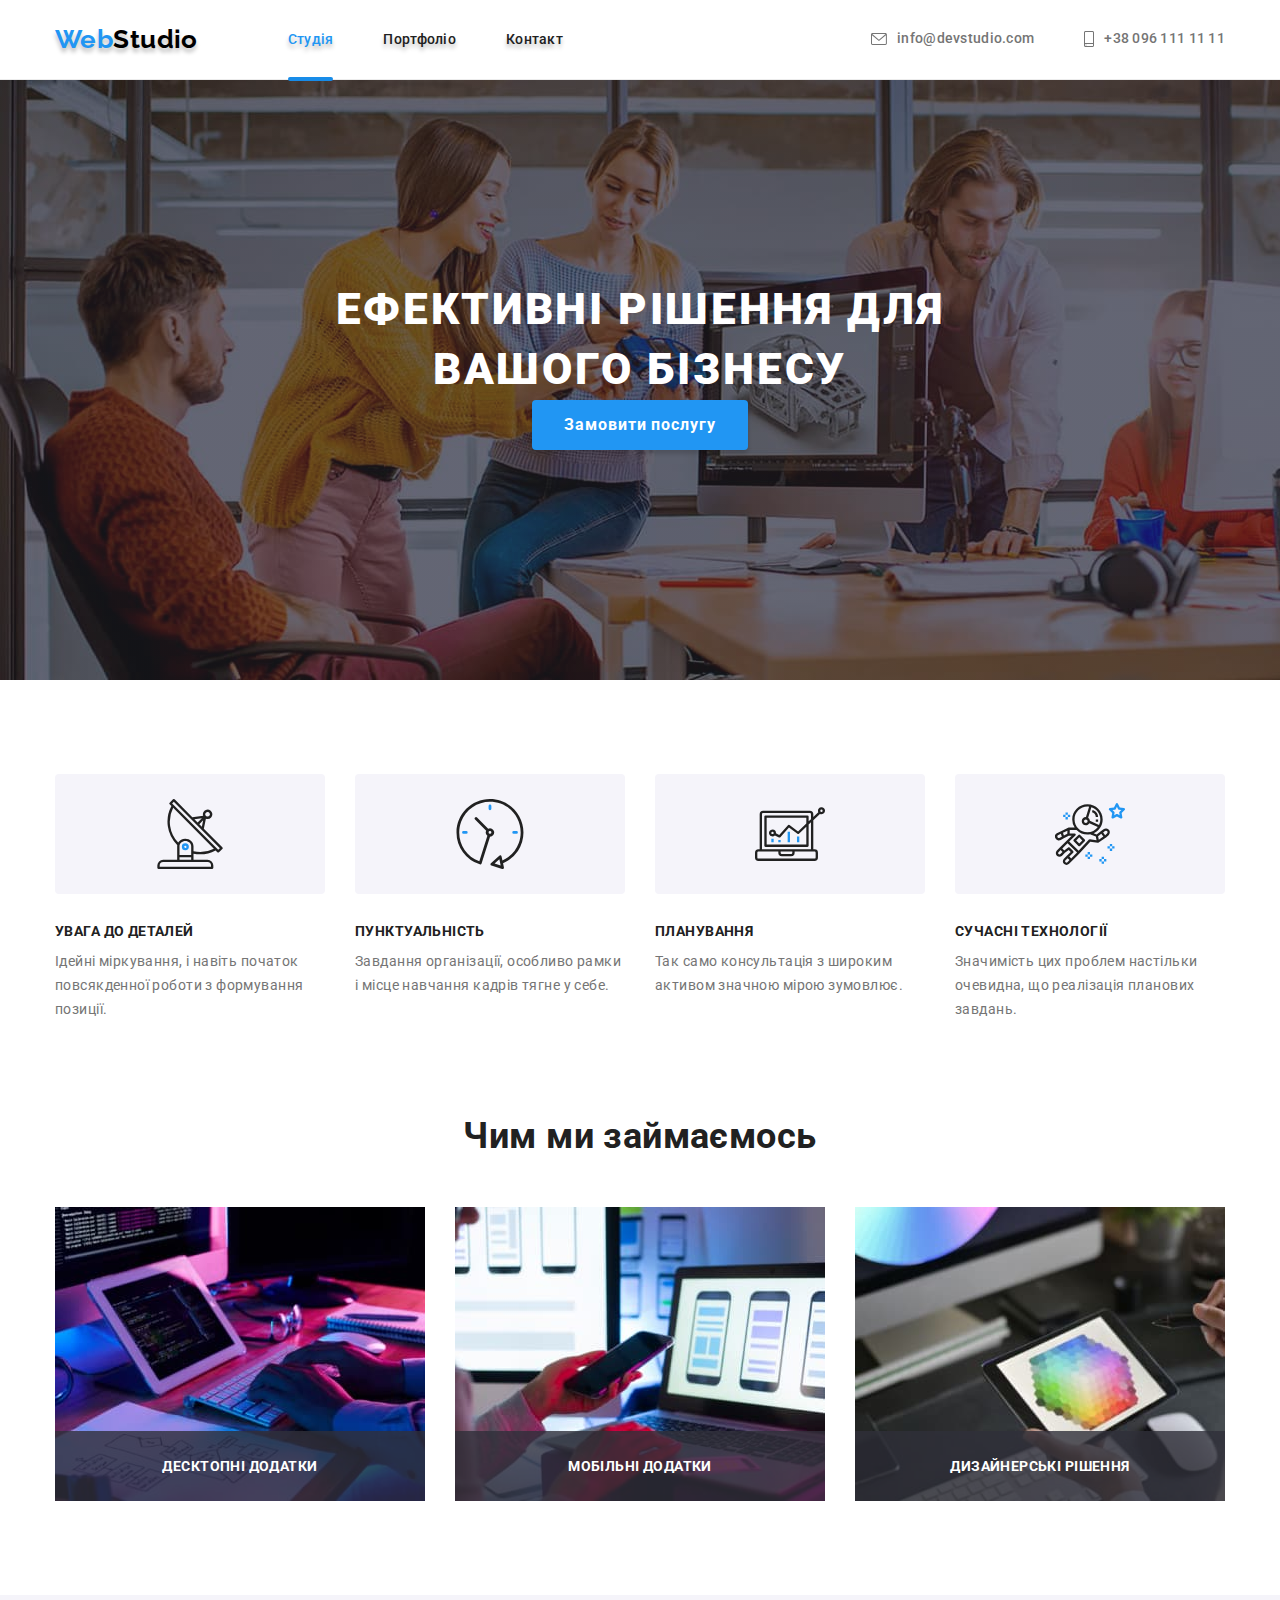
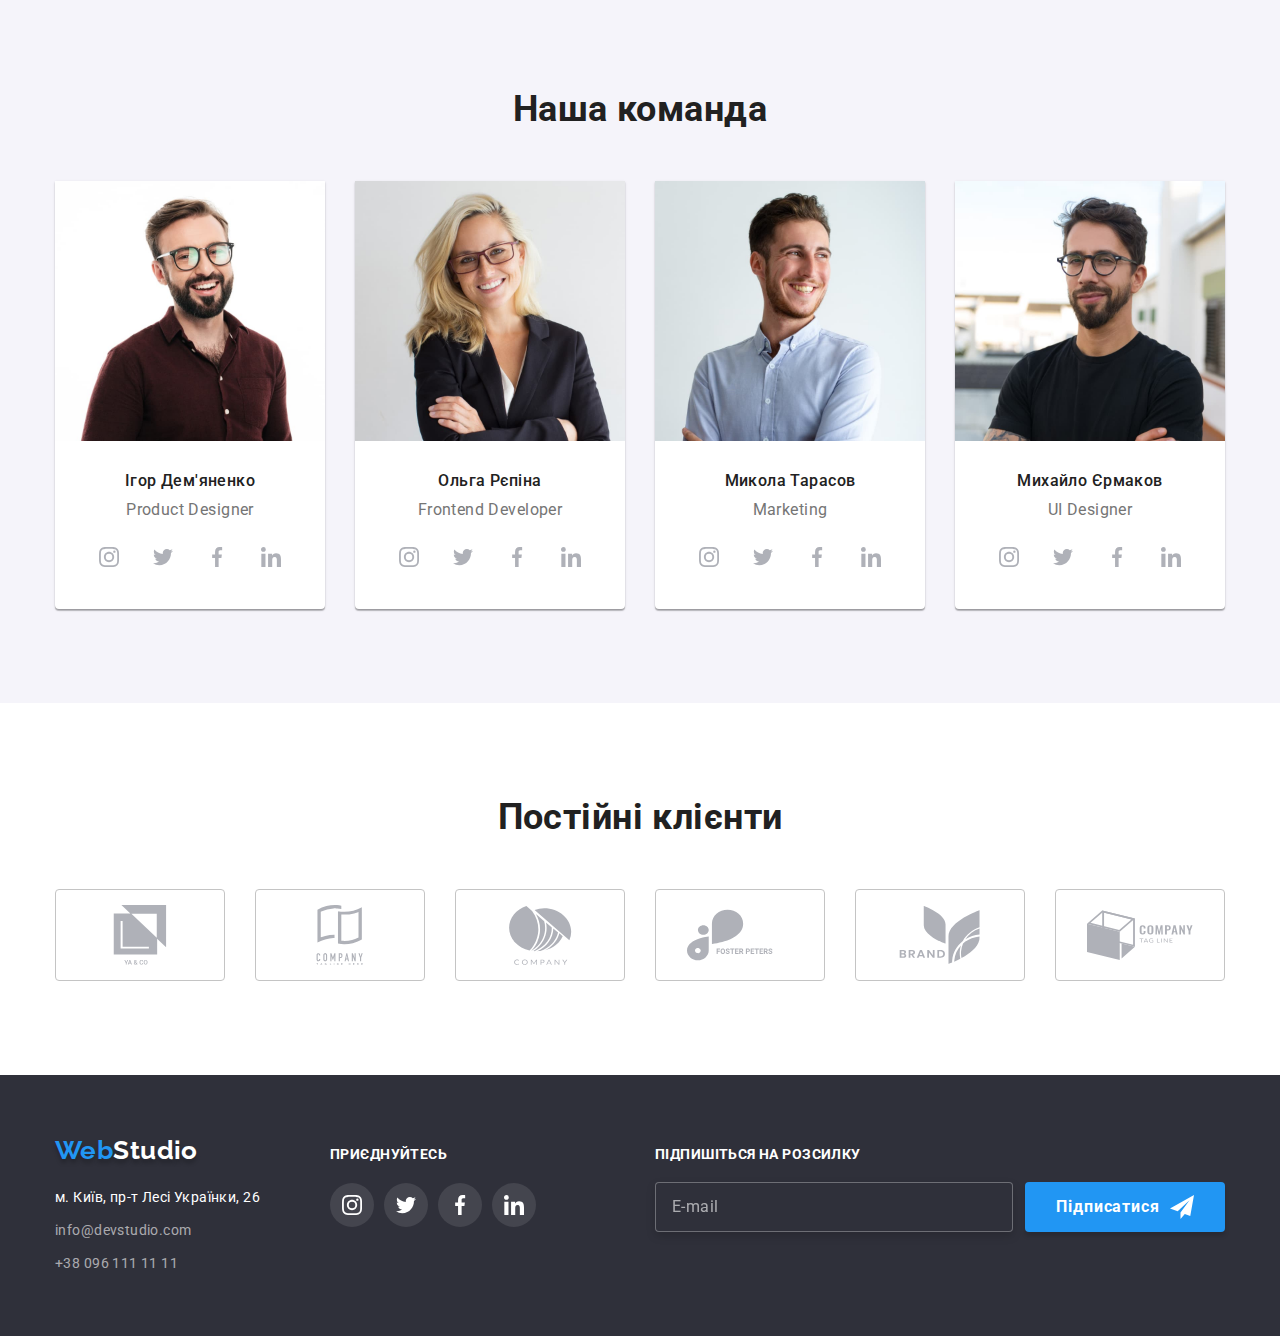
==== commit ae63a48a: "final" ====
--- a/index.html
+++ b/index.html
@@ -157,12 +157,12 @@
                                 <source srcset="./images/worker1.jpg 1x, ./images/worker1@2x.jpg 2x"
                                     media="(min-width: 1200px)">
                                 <source 
-                                    srcset="./images-tablet/worker1-tab@1x.jpg 1x, ./images-tablet/worker1-tab@2x.jpg 2x" 
+                                    srcset="./images/worker1-tab@1x.jpg 1x, ./images/worker1-tab    @2x.jpg 2x" 
                                     media="(min-width: 768px)">
                                 <source
-                                    srcset="./images-mob/worker1mob@1x.jpg 1x, ./images.mob/worker1mob@2x.jpg 2x" 
+                                    srcset="./images/worker1mob@1x.jpg 1x, ./images/worker1mob@2x.jpg 2x" 
                                     media="(max-width: 767px)">
-                                    <img src="./images-mob/worker1mob@1x.jpg" alt="Ігор Дем'яненко" width = "270" height = "260" />
+                                    <img src="./images/worker1mob@1x.jpg" alt="Ігор Дем'яненко"/>
                             </picture>
                             <div class="team__worker-cards">
                                 <h3 class="team__worker-name">Ігор Дем'яненко</h3>
@@ -200,7 +200,15 @@
                             </div>
                         </li>
                         <li class="team__card-shadow">
-                            <img src="./images/img-2.jpg" alt="Ольга Рєпіна" width = "270" height = "260" />
+                            <picture>
+                                <source srcset="./images/worker2.jpg 1x, ./images/worker2@2x.jpg 2x" 
+                                media="(min-width: 1200px)">
+                                <source srcset="./images/worker2-tab@1x.jpg 1x, ./images/worker2-tab@2x.jpg 2x" 
+                                media="(min-width: 768px)">
+                                <source srcset="./images/worker2mob@1x.jpg 1x, ./images/worker2mob@2x.jpg 2x" 
+                                media="(max-width: 767px)">
+                            <img src="./images/worker2mob@1x.jpg" alt="Ольга Рєпіна"/>
+                            </picture>
                             <div class="team__worker-cards">
                                 <h3 class="team__worker-name">Ольга Рєпіна</h3>
                                 <p class="team__job-title">Frontend Developer</p>
@@ -237,7 +245,15 @@
                             </div>
                         </li>
                         <li class="team__card-shadow">
-                            <img src="./images/img-1.jpg" alt="Микола Тарасов" width = "270" height = "260" />
+                            <picture>
+                                <source srcset="./images/worker3.jpg 1x, ./images/worker3@2x.jpg 2x" 
+                                media="(min-width: 1200px)">
+                                <source srcset="./images/worker3-tab@1x.jpg 1x, ./images/worker3-tab@2x.jpg 2x" 
+                                media="(min-width: 768px)">
+                                <source srcset="./images/worker3mob@1x.jpg 1x, ./images/worker3mob@2x.jpg 2x" 
+                                media="(max-width: 767px)">
+                            <img src="./images/worker3mob@1x.jpg" alt="Микола Тарасов"/>                
+                        </picture>
                             <div class="team__worker-cards">
                                 <h3 class="team__worker-name">Микола Тарасов</h3>
                                 <p class="team__job-title">Marketing</p>
@@ -274,7 +290,15 @@
                             </div>
                         </li>
                         <li class="team__card-shadow">
-                            <img src="./images/img.jpg" alt="Михайло Єрмаков" width = "270" height = "260" />
+                            <picture>
+                                <source srcset="./images/worker4.jpg 1x, ./images/worker4@2x.jpg 2x" 
+                                media="(min-width: 1200px)">
+                                <source srcset="./images/worker4-tab@1x.jpg 1x, ./images/worker4-tab@2x.jpg 2x" 
+                                media="(min-width: 768px)">
+                                <source srcset="./images/worker4mob@1x.jpg 1x, ./images/worker4mob@2x.jpg 2x" 
+                                media="(max-width: 767px)">
+                                <img src="./images/worker4mob@1x.jpg    " alt="Михайло Єрмаков"/>             
+                        </picture>
                             <div class="team__worker-cards">
                                 <h3 class="team__worker-name">Михайло Єрмаков</h3>
                                 <p class="team__job-title">UI Designer</p>
@@ -310,9 +334,10 @@
                                 </ul>
                             </div>
                         </li>
+                    </ul>
             </div>
         </section>
-        <!-- <section class="section">
+        <section class="section">
             <div class="container">
                 <h2 class="body-title">Постійні клієнти</h2>
                     <ul class="list client-list">
@@ -360,10 +385,10 @@
                         </li>
                     </ul>
             </div>
-        </section> -->
+        </section>
     </main>
     <!--Підвал-->
-    <!-- <footer class="page-footer">
+    <footer class="page-footer">
         <div class="container footer-box">
             <div class="footer-address-pos">
             <a class="logo-footer link" href="./index.html">Web<span class="logo-white">Studio</span></a>
@@ -375,8 +400,8 @@
                 </ul>
             </address>
             </div>
-            <div>
-                <p class="footer-enj">Приєднуйтесь</p>
+            <div class="footer-join-container">
+                <p class="footer-join-title">Приєднуйтесь</p>
                 <ul class="social-list-footer list">
                     <li class="social-list-item-footer">
                         <a href="" class="social-list-link-footer">
@@ -409,13 +434,13 @@
                 </ul>
             </div>
             <div class="footer-modal-form-div">
+                <label>
                 <p class="footer-form-title">Підпишіться на розсилку</p>
                 <form class="footer-modal-form">
-                    <div class="sub"></div>
-                    <label class="modal-form-footer">
+                    <div class="footer-sub">
+                        <span class="form-footer-wrapper">
                             <input type="text" class="footer-form-input" required name="user_email" placeholder="E-mail">
                         </span>
-                    </label>
                         <button type="submit" class="footer-form-submit">
                             Підписатися
                             <svg aria-label="іконка літачка" class="icon-send" width="24" height="24">
@@ -424,6 +449,7 @@
                         </button>
                     </div>
                 </form>
+            </label>    
             </div>
         </div>
     </footer>
@@ -478,7 +504,7 @@
                 <button type="submit" class="modal-form-submit">Відправити</button>
             </form>
         </div>
-    </div> -->
+    </div>
     <script src="./js/mobile-menu.js"></script>
     <script src="js/modal.js"></script>
 </body>
--- a/css/main.min.css
+++ b/css/main.min.css
@@ -1 +1 @@
-:root{--blue-text-color:#2196F3;--white-text-color:#fff;--body-title-color:#212121;--black-logotext-color:#000;--background-gray-color:#2F303A;--background-solution-color:#c4c4c4;--body-text-color:#757575;--button-hover-color:#188CE8;--team-background-color:#F5F4FA;--team-background-card-color:#fff;--card-border-color:#eeeeee;--primary-font: "Roboto", sans-serif;--header-line: #ececec;--icon-link-color: #AFB1B8;--transition-dur-and-func: 250ms cubic-bezier(0.4, 0, 0.2, 1);--background-backdrop: rgba(0, 0, 0, 0.2)}.visually-hidden{position:absolute;white-space:nowrap;width:1px;height:1px;overflow:hidden;border:0;padding:0;clip:rect(0 0 0 0);clip-path:inset(50%);margin:-1px}body{font-family:"Roboto",sans-serif;color:var(--body-title-color);background-color:var(--team-background-card-color);font-size:14px;letter-spacing:.03em}h1,h2,h3,h4,p{margin-top:0;margin-bottom:0}ul,ol{margin-top:0;margin-bottom:0;padding-left:0}.list{list-style:none}.link{text-decoration:none}img{display:block;max-width:100%;height:auto}button{cursor:pointer}.section{padding-top:94px;padding-bottom:94px}.container{width:100%;padding-left:15px;padding-right:15px}@media screen and (min-width: 480px){.container{width:480px;margin-left:auto;margin-right:auto}}@media screen and (min-width: 768px){.container{width:768px}}@media screen and (min-width: 1200px){.container{width:1200px}}.page-header{border-bottom:1px solid var(--header-line);padding-top:16px;padding-bottom:16px}@media screen and (min-width: 768px){.page-header{padding-top:21px;padding-bottom:21px}}@media screen and (min-width: 1200px){.page-header{padding-top:24px;padding-bottom:24px}}.page-header__container{display:flex;align-items:center;justify-content:space-between}.header-nav{display:flex;align-items:center}.menu-nav{display:none}@media screen and (min-width: 768px){.menu-nav{display:flex;column-gap:50px}}.menu-nav__link{position:relative;font-weight:500;line-height:1.14;padding-top:34px;padding-bottom:34px;letter-spacing:.02em;color:var(--body-title-color);text-shadow:0px 4px 4px rgba(0,0,0,.25);transition:color var(--transition-dur-and-func)}.menu-nav__link:hover,.menu-nav__link:focus{color:var(--blue-text-color)}.contact-nav{display:none}@media screen and (min-width: 768px){.contact-nav{display:block}}@media screen and (min-width: 1200px){.contact-nav{display:flex;align-items:center}}@media screen and (min-width: 768px){.contact-nav__item{margin-left:auto}.contact-nav__item:not(:last-child){margin-bottom:10px}}@media screen and (min-width: 1200px){.contact-nav__item:not(:last-child){margin-right:50px;margin-bottom:0}}.contact-nav__link{font-style:normal;font-weight:500;line-height:1.14;letter-spacing:.02em;color:var(--body-text-color);display:flex;align-items:center;margin-right:auto;transition:color var(--transition-dur-and-func)}.contact-nav__link:hover,.contact-nav__link:focus{color:var(--blue-text-color);text-shadow:0px 4px 4px rgba(0,0,0,.25)}@media screen and (min-width: 1200px){.contact-nav__link{justify-content:center}}.contact-nav__email-icon{margin-right:10px;fill:currentColor}.contact-nav__phone-icon{margin-right:10px;fill:currentColor}.open-mobile-menu-btn{line-height:0;border:none;background-color:rgba(0,0,0,0);padding:0;margin:0}@media screen and (min-width: 768px){.open-mobile-menu-btn{display:none}}.open-mobile-menu-btn__icon{width:40px;height:40px}.logo{font-family:"Raleway";font-style:normal;font-weight:700;font-size:26px;line-height:1.19;color:var(--blue-text-color);text-shadow:0px 4px 4px rgba(0,0,0,.25);margin-right:90px}.logo__black{color:var(--black-logotext-color)}.logo-footer{font-family:"Raleway";font-style:normal;font-weight:700;font-size:26px;line-height:1.19;color:var(--blue-text-color);text-shadow:0px 4px 4px rgba(0,0,0,.25);display:inline-block;margin-right:0;margin-bottom:20px}.logo-white{color:var(--white-text-color)}.body-title{font-weight:700;font-size:36px;line-height:1.16;text-align:center;margin-bottom:50px}.page-footer{background-color:var(--background-gray-color);padding-top:60px;padding-bottom:60px}.page-footer a:hover,.page-footer a:focus{color:var(--blue-text-color)}.footer-location{font-style:normal;font-weight:400;line-height:1.714;color:var(--white-text-color);transition:color var(--transition-dur-and-func)}.footer-email,.footer-phonenumber{font-style:normal;font-weight:400;line-height:1.714;color:rgba(255,255,255,.6);transition:color var(--transition-dur-and-func)}.footer-menu-item:not(:last-child){margin-bottom:9px}.footer-box{display:flex;align-items:baseline}.footer-address-pos{margin-right:70px}.footer-enj{margin-bottom:20px;font-size:14px;line-height:1.14;letter-spacing:.03em;color:var(--team-background-card-color);text-transform:uppercase;font-weight:700}.footer-modal-form{display:flex}.footer-modal-form-div{margin-left:auto}.footer-form-input{font-weight:400;font-size:16px;line-height:20px;display:flex;align-items:center;letter-spacing:.03em;color:var(--white-text-color);border:1px solid rgba(255,255,255,.3);filter:drop-shadow(0px 4px 4px rgba(0, 0, 0, 0.15));border-radius:4px;width:358px;height:50px;background-color:var(--background-gray-color);padding-left:16px}.footer-form-input::placeholder{font-size:16px;line-height:20px;letter-spacing:.03em;color:rgba(255,255,255,.6)}.footer-form-submit{font-weight:700;font-size:16px;line-height:1.875;display:flex;justify-content:center;align-items:center;text-align:center;width:200px;height:50px;letter-spacing:.06em;color:var(--white-text-color);background-color:var(--blue-text-color);box-shadow:0px 4px 4px rgba(0,0,0,.15);border-radius:4px;border:0px;transition:background-color var(--transition-dur-and-func)}.footer-form-submit:hover{background-color:var(--button-hover-color)}.footer-form-title{font-weight:700;font-size:14px;line-height:16px;letter-spacing:.03em;text-transform:uppercase;color:var(--white-text-color);margin-bottom:20px}.icon-send{fill:var(--team-background-card-color);margin-left:10px}.social-list-footer{display:flex;justify-content:center;column-gap:10px}.social-list-icon-footer{fill:currentColor}.social-list-link-footer{display:flex;align-items:center;justify-content:center;width:44px;height:44px;border-radius:50%;background:rgba(255,255,255,.1);color:var(--team-background-card-color);transition:background-color var(--transition-dur-and-func)}.social-list-link-footer:hover,.social-list-link-footer:focus{background-color:var(--blue-text-color)}.social-list-link-footer:hover .social-list-icon-footer,.social-list-link-footer:focus .social-list-icon-footer{fill:var(--white-text-color)}.backdrop{position:fixed;top:0;left:0;z-index:100;width:100%;height:100%;background-color:var(--background-backdrop);transition:opacity var(--transition-dur-and-func),visibility var(--transition-dur-and-func)}.backdrop.is-hidden{visibility:hidden;opacity:0;pointer-events:none}.modal{position:absolute;top:50%;left:50%;transform:translate(-50%, -50%);width:528px;height:580px;background-color:var(--team-background-card-color);padding:40px}.modal-close-btn{position:absolute;top:8px;right:8px;display:flex;align-items:center;justify-content:center;width:30px;height:30px;border-radius:50%;border:1px solid rgba(0,0,0,.1);background-color:rgba(0,0,0,0);padding:0;transition:var(--transition-dur-and-func)}.modal-close-btn:focus,.modal-close-btn:hover{fill:var(--button-hover-color)}.modal-form-title{font-weight:700;font-size:20px;line-height:23px;text-align:center;letter-spacing:.03em;margin-bottom:12px}.modal-form{display:flex;flex-direction:column}.modal-form-input{width:100%;height:40px;border:1px solid rgba(33,33,33,.2);border-radius:4px;padding-left:42px;transition:border-color var(--transition-dur-and-func)}.modal-form-input:focus{outline:none;border-color:var(--button-hover-color)}.modal-form-field-desc{display:block;font-family:"Roboto";font-weight:400;font-size:12px;line-height:14px;letter-spacing:.01em;color:var(--body-text-color);margin-bottom:4px}.modal-form-field{margin-bottom:10px}.modal-form-field-last{margin-bottom:17px}.modal-form-footer{margin-right:10px}.modal-form-input-wrapper{position:relative;display:block}.modal-form-icon{position:absolute;top:50%;left:12px;display:block;transform:translateY(-50%);transition:fill var(--transition-dur-and-func)}.modal-form-input:focus+.modal-form-icon{fill:var(--button-hover-color)}.modal-form-message{width:100%;height:120px;border:1px solid rgba(33,33,33,.2);border-radius:4px;padding:10px;resize:none}.modal-form-message:focus{outline:none;border-color:var(--button-hover-color)}.modal-form-message::placeholder{font-weight:400;font-size:12px;line-height:14px;letter-spacing:.01em;color:rgba(117,117,117,.5)}.modal-form-own-checkbox{width:15px;height:15px;border:1px solid var(--body-title-color);border-radius:2px;cursor:pointer;margin-right:7px}.modal-form-check:checked+.modal-form-own-checkbox{background-color:var(--button-hover-color)}.modal-form-check:checked+.modal-form-own-checkbox .modal-form-own-checkbox-icon{display:block;fill:var(--team-background-card-color)}.modal-form-check:focus+.modal-form-own-checkbox{box-shadow:0 0 0 2px var(--button-hover-color);border-color:var(--button-hover-color)}.modal-form-own-checkbox-icon{display:none}.modal-form-check-field{display:flex;align-items:center;justify-content:center;margin-bottom:33px;font-weight:400;font-size:14px;line-height:24px;letter-spacing:.03em;color:var(--body-text-color)}.modal-form-check-link{color:var(--blue-text-color)}.modal-form-submit{font-weight:700;font-size:16px;line-height:1.875;display:block;align-items:center;text-align:center;margin-right:auto;margin-left:auto;width:200px;height:50px;letter-spacing:.06em;color:var(--white-text-color);background-color:var(--blue-text-color);box-shadow:0px 4px 4px rgba(0,0,0,.15);border-radius:4px;border:0px;transition:background-color var(--transition-dur-and-func)}.modal-form-submit{background-color:var(--button-hover-color)}.modal-form-check{position:absolute;appearance:none}.menu-nav__link_active{color:var(--blue-text-color)}.menu-nav__link_active::after{position:absolute;content:"";display:block;left:0;bottom:0;width:100%;height:4px;border-radius:2px;background-color:var(--button-hover-color)}.mobile-menu{position:fixed;z-index:100;top:0;left:0;width:100%;height:100%;background-color:var(--team-background-card-color);box-shadow:0px 4px 8px rgba(0,0,0,.04),0px 2px 4px rgba(0,0,0,.08),0px 1px 3px rgba(0,0,0,.16);opacity:0;visibility:hidden;pointer-events:none;transition:opacity var(--transition-dur-and-func),visability var(--transition-dur-and-func)}.mobile-menu.is-open{opacity:1;visibility:visible;pointer-events:auto}.mobile-menu__container{display:flex;flex-direction:column;position:relative;padding-left:40px;padding-top:10px;padding-bottom:48px;height:100%}.mobile-menu__close-btn{line-height:0;position:absolute;display:flex;align-items:center;justify-content:center;top:10px;right:15px;width:40px;height:40px;border:none;background-color:rgba(0,0,0,0);padding:0;cursor:pointer;transition:fill var(--transition-dur-and-func)}.mobile-menu__close-btn:hover,.mobile-menu__close-btn:focus{fill:var(--blue-text-color)}.mobile-nav-list{margin-bottom:auto}.mobile-nav-list__item{margin-bottom:32px}.mobile-nav-list__item:first-child{margin-top:38px}.mobile-nav-list__link{font-weight:500;font-size:40px;line-height:1.18;letter-spacing:.02em;color:var(--body-title-color);transition:color var(--transition-dur-and-func)}.mobile-nav-list__link:hover,.mobile-nav-list__link:focus{color:var(--blue-text-color)}.mobile-nav-list__link_current{color:var(--blue-text-color)}.mobile-nav-contacts-list__item{margin-bottom:32px}.mobile-nav-contacts-list__item:last-child{margin-bottom:64px}.mobile-nav-contacts-list__link_tel{font-weight:500;font-size:34px;line-height:1.18;letter-spacing:.02em;color:var(--blue-text-color)}.mobile-nav-contacts-list__link_mail{font-weight:500;font-size:24px;line-height:1.16;letter-spacing:.02em;color:var(--body-text-color)}.mobile-nav-social-list{display:flex;flex-wrap:wrap}@media screen and (min-width: 480px)and (min-width: 1200px){.mobile-nav-social-list{flex-wrap:nowrap}}.mobile-nav-social-list__link{font-weight:500;font-size:18px;line-height:1.22;letter-spacing:.02em;color:var(--blue-text-color)}.vl{border-right:1px solid rgba(33,33,33,.2);transform:rotate(90deg);margin-right:10px;margin-left:10px}.hero-container{text-align:center}.hero{padding-top:118px;padding-bottom:118px;background-image:linear-gradient(rgba(47, 48, 58, 0.4), rgba(47, 48, 58, 0.4)),url("/images-mob/hero-mob.jpg");background-size:cover;margin:0px auto;max-width:480px;height:400px;background-repeat:no-repeat;background-color:var(--background-solution-color)}@media screen and (min-device-pixel-ratio: 2)and (max-width: 767px),screen and (min-resolution: 192dpi)and (max-width: 767px),screen and (min-resolution: 2dppx)and (max-width: 767px){.hero{background-image:linear-gradient(rgba(47, 48, 58, 0.4), rgba(47, 48, 58, 0.4)),url("/images-mob/hero-mob@2x.jpg")}}@media screen and (min-width: 768px){.hero{max-width:768px;background-image:linear-gradient(rgba(47, 48, 58, 0.4), rgba(47, 48, 58, 0.4)),url("/images-tablet/hero-tablet.jpg")}}@media screen and (min-device-pixel-ratio: 2)and (min-width: 768px),screen and (min-resolution: 192dpi)and (min-width: 768px),screen and (min-resolution: 2dppx)and (min-width: 768px){.hero{background-image:linear-gradient(rgba(47, 48, 58, 0.4), rgba(47, 48, 58, 0.4)),url("/images-tablet/hero-tablet@2x.jpg")}}@media screen and (min-width: 1200px){.hero{max-width:1600px;height:600px;padding-top:200px;padding-bottom:200px;background-image:linear-gradient(rgba(47, 48, 58, 0.4), rgba(47, 48, 58, 0.4)),url("/images/hero.jpg")}}@media screen and (min-device-pixel-ratio: 2)and (min-width: 1200px),screen and (min-resolution: 192dpi)and (min-width: 1200px),screen and (min-resolution: 2dppx)and (min-width: 1200px){.hero{background-image:linear-gradient(rgba(47, 48, 58, 0.4), rgba(47, 48, 58, 0.4)),url("/images/hero@2x.jpg")}}.hero__title{font-weight:900;font-size:26px;line-height:1.62;text-align:center;letter-spacing:.06em;text-transform:uppercase;color:var(--white-text-color);width:300px;margin-bottom:30px;margin:0 auto}@media screen and (min-width: 1200px){.hero__title{width:696px;font-size:44px;line-height:1.36}}.hero__button{padding:10px 24px;font-weight:700;font-size:16px;line-height:1.875;display:inline-block;align-items:center;text-align:center;margin-right:auto;margin-left:auto;letter-spacing:.06em;color:var(--white-text-color);background-color:var(--blue-text-color);box-shadow:0px 4px 4px rgba(0,0,0,.15);border-radius:4px;border:0px;transition:background-color var(--transition-dur-and-func)}.hero__button:hover{background-color:var(--button-hover-color)}@media screen and (min-width: 1200px){.hero__button{padding:10px 32px}}.features{display:inline-block}@media screen and (min-width: 768px){.features{display:flex;flex-wrap:wrap;gap:30px}}@media screen and (min-width: 1200px){.features{flex-wrap:nowrap}}.features__icon{display:flex;justify-content:center;align-items:center;margin-bottom:30px;width:100%;height:120px;background-color:var(--team-background-color);border-radius:4px}@media screen and (min-width: 768px){.features__icon{width:354px}}@media screen and (min-width: 1200px){.features__icon{width:270px}}.features__title{font-weight:700;line-height:1.14;text-transform:uppercase;margin-bottom:10px;font-size:14px;letter-spacing:.03em;text-align:center}@media screen and (min-width: 768px){.features__title{max-width:354px;text-align:left}}.features__text{font-weight:400;line-height:1.71;color:var(--body-text-color);letter-spacing:.03em;margin-bottom:30px}@media screen and (min-width: 768px){.features__text{max-width:354px;margin-bottom:auto}}.features__item{flex-basis:calc((100% - 90px)/4)}.products{display:none;padding-top:0}@media screen and (min-width: 1200px){.products{display:flex;padding-top:0}}@media screen and (min-width: 1200px){.products__cards{position:relative}.products__img{display:flex;align-items:center;justify-content:center;gap:30px}.products__overley{position:absolute;display:flex;justify-content:center;align-items:center;bottom:0;background-color:rgba(47,48,58,.8);color:var(--white-text-color);line-height:1.2;width:100%;height:70px;font-weight:700;text-align:center;text-transform:uppercase}}.team{background-color:var(--team-background-color)}.team__card-position{display:block}@media screen and (min-width: 768px){.team__card-position{display:flex;flex-wrap:wrap;gap:30px}}@media screen and (min-width: 1200px){.team__card-position{flex-wrap:nowrap}}.team__card-shadow{background-color:var(--team-background-card-color);box-shadow:0px 1px 3px rgba(0,0,0,.12),0px 1px 1px rgba(0,0,0,.14),0px 2px 1px rgba(0,0,0,.2);border-radius:0px 0px 4px 4px}.team__worker-name{font-weight:500;font-size:16px;line-height:1.1875;text-align:center;margin-bottom:10px}.team__worker-cards{padding-top:30px;padding-bottom:30px}.team__job-title{font-weight:400;font-size:16px;line-height:1.1875;text-align:center;color:var(--body-text-color);margin-bottom:16px}.social-list{display:flex;justify-content:center;column-gap:10px}.social-list-icon{fill:currentColor}.social-list-link{display:flex;align-items:center;justify-content:center;width:44px;height:44px;border-radius:50%;color:var(--icon-link-color);transition:background-color var(--transition-dur-and-func),color var(--transition-dur-and-func)}.social-list-link:hover,.social-list-link:focus{background-color:var(--blue-text-color);color:var(--white-text-color)}.client-list{display:flex;align-items:center;justify-content:center;gap:30px}.client-list__logobox{display:flex;align-items:center;justify-content:center;border-radius:4px;border:1px solid;border-color:var(--background-solution-color);color:var(--icon-link-color);width:170px;height:92px;transition:border-color var(--transition-dur-and-func),color var(--transition-dur-and-func)}.client-list__logobox:hover,.client-list__logobox:focus{border-color:var(--blue-text-color);color:var(--blue-text-color)}.client-list__logo{fill:currentColor}.port-button{font-weight:500;font-size:16px;line-height:1.63;text-align:center;letter-spacing:.03em;background-color:var(--team-background-color);color:var(--body-title-color);border-radius:4px;border:none;padding:6px 22px;transition:background-color var(--transition-dur-and-func),color var(--transition-dur-and-func),box-shadow var(--transition-dur-and-func)}.port-button:active,.port-button:hover,.port-button:focus{background-color:var(--blue-text-color);box-shadow:0px 3px 1px rgba(0,0,0,.1),0px 1px 2px rgba(0,0,0,.08),0px 2px 2px rgba(0,0,0,.12);color:var(--white-text-color)}.current{background-color:var(--blue-text-color);color:var(--white-text-color)}.portfolio-title{font-weight:700;font-size:18px;line-height:2;letter-spacing:.06em;margin-bottom:4px;color:var(--body-title-color);cursor:pointer}.portfolio-position{font-weight:400;font-size:16px;line-height:1.875;color:var(--body-text-color)}.portfolio-button-styles{display:flex;gap:8px;margin-bottom:50px;justify-content:center}.portfolio-li{width:370px}.portfolio-image{display:flex;gap:30px;flex-wrap:wrap}.portfolio-img-wrapper{position:relative;overflow:hidden}.portfolio-overlay{position:absolute;display:flex;justify-content:center;align-items:center;padding:24px;top:0;left:0;width:100%;height:100%;font-weight:400;font-size:18px;line-height:28px;letter-spacing:.03em;color:var(--white-text-color);background:rgba(33,150,243,.9);overflow:auto;transform:translateY(100%);transition:transform var(--transition-dur-and-func)}.portfolio-content-style{padding:20px 24px;border:1px solid var(--card-border-color);border-top:none}.portfolio-card-link{display:block;transition:box-shadow var(--transition-dur-and-func)}.portfolio-card-link:hover .portfolio-overlay,.portfolio-card-link:focus .portfolio-overlay{transform:translateY(0%)}.portfolio-card-link:hover,.portfolio-card-link:focus{box-shadow:0px 1px 1px rgba(0,0,0,.12),0px 4px 4px rgba(0,0,0,.06),1px 4px 6px rgba(0,0,0,.16)}/*# sourceMappingURL=main.min.css.map */+:root{--blue-text-color:#2196F3;--white-text-color:#fff;--body-title-color:#212121;--black-logotext-color:#000;--background-gray-color:#2F303A;--background-solution-color:#c4c4c4;--body-text-color:#757575;--button-hover-color:#188CE8;--team-background-color:#F5F4FA;--team-background-card-color:#fff;--card-border-color:#eeeeee;--primary-font: "Roboto", sans-serif;--header-line: #ececec;--icon-link-color: #AFB1B8;--transition-dur-and-func: 250ms cubic-bezier(0.4, 0, 0.2, 1);--background-backdrop: rgba(0, 0, 0, 0.2)}.visually-hidden{position:absolute;white-space:nowrap;width:1px;height:1px;overflow:hidden;border:0;padding:0;clip:rect(0 0 0 0);clip-path:inset(50%);margin:-1px}body{font-family:"Roboto",sans-serif;color:var(--body-title-color);background-color:var(--team-background-card-color);font-size:14px;letter-spacing:.03em}h1,h2,h3,h4,p{margin-top:0;margin-bottom:0}ul,ol{margin-top:0;margin-bottom:0;padding-left:0}.list{list-style:none}.link{text-decoration:none}img{display:block;max-width:100%;height:auto}button{cursor:pointer}.section{padding-top:94px;padding-bottom:94px}.container{width:100%;padding-left:15px;padding-right:15px}@media screen and (min-width: 480px){.container{width:480px;margin-left:auto;margin-right:auto}}@media screen and (min-width: 768px){.container{width:768px}}@media screen and (min-width: 1200px){.container{width:1200px}}.hero-container{text-align:center}.hero{padding-top:118px;padding-bottom:118px;background-image:linear-gradient(rgba(47, 48, 58, 0.4), rgba(47, 48, 58, 0.4)),url("/images/hero-mob.jpg");background-size:cover;margin:0px auto;max-width:480px;height:400px;background-repeat:no-repeat;background-color:var(--background-solution-color)}@media screen and (min-device-pixel-ratio: 2)and (max-width: 767px),screen and (min-resolution: 192dpi)and (max-width: 767px),screen and (min-resolution: 2dppx)and (max-width: 767px){.hero{background-image:linear-gradient(rgba(47, 48, 58, 0.4), rgba(47, 48, 58, 0.4)),url("/images/hero-mob@2x.jpg")}}@media screen and (min-width: 768px){.hero{max-width:768px;background-image:linear-gradient(rgba(47, 48, 58, 0.4), rgba(47, 48, 58, 0.4)),url("/images/hero-tablet.jpg")}}@media screen and (min-device-pixel-ratio: 2)and (min-width: 768px),screen and (min-resolution: 192dpi)and (min-width: 768px),screen and (min-resolution: 2dppx)and (min-width: 768px){.hero{background-image:linear-gradient(rgba(47, 48, 58, 0.4), rgba(47, 48, 58, 0.4)),url("/images/hero-tablet@2x.jpg")}}@media screen and (min-width: 1200px){.hero{max-width:1600px;height:600px;padding-top:200px;padding-bottom:200px;background-image:linear-gradient(rgba(47, 48, 58, 0.4), rgba(47, 48, 58, 0.4)),url("/images/hero.jpg")}}@media screen and (min-device-pixel-ratio: 2)and (min-width: 1200px),screen and (min-resolution: 192dpi)and (min-width: 1200px),screen and (min-resolution: 2dppx)and (min-width: 1200px){.hero{background-image:linear-gradient(rgba(47, 48, 58, 0.4), rgba(47, 48, 58, 0.4)),url("/images/hero@2x.jpg")}}.hero__title{font-weight:900;font-size:26px;line-height:1.62;text-align:center;letter-spacing:.06em;text-transform:uppercase;color:var(--white-text-color);width:300px;margin-bottom:30px;margin:0 auto}@media screen and (min-width: 1200px){.hero__title{width:696px;font-size:44px;line-height:1.36}}.hero__button{padding:10px 24px;font-weight:700;font-size:16px;line-height:1.875;display:inline-block;align-items:center;text-align:center;margin-right:auto;margin-left:auto;letter-spacing:.06em;color:var(--white-text-color);background-color:var(--blue-text-color);box-shadow:0px 4px 4px rgba(0,0,0,.15);border-radius:4px;border:0px;transition:background-color var(--transition-dur-and-func)}.hero__button:hover{background-color:var(--button-hover-color)}@media screen and (min-width: 1200px){.hero__button{padding:10px 32px}}.features{display:inline-block}@media screen and (min-width: 768px){.features{display:flex;flex-wrap:wrap;gap:30px}}@media screen and (min-width: 1200px){.features{flex-wrap:nowrap}}.features__icon{display:flex;justify-content:center;align-items:center;margin-bottom:30px;width:100%;height:120px;background-color:var(--team-background-color);border-radius:4px}@media screen and (min-width: 768px){.features__icon{width:354px}}@media screen and (min-width: 1200px){.features__icon{width:270px}}.features__title{font-weight:700;line-height:1.14;text-transform:uppercase;margin-bottom:10px;font-size:14px;letter-spacing:.03em;text-align:center}@media screen and (min-width: 768px){.features__title{max-width:354px;text-align:left}}.features__text{font-weight:400;line-height:1.71;color:var(--body-text-color);letter-spacing:.03em;margin-bottom:30px}@media screen and (min-width: 768px){.features__text{max-width:354px;margin-bottom:auto}}.features__item{flex-basis:calc((100% - 90px)/4)}.products{display:none;padding-top:0}@media screen and (min-width: 1200px){.products{display:flex;padding-top:0}}@media screen and (min-width: 1200px){.products__cards{position:relative}.products__img{display:flex;align-items:center;justify-content:center;gap:30px}.products__overley{position:absolute;display:flex;justify-content:center;align-items:center;bottom:0;background-color:rgba(47,48,58,.8);color:var(--white-text-color);line-height:1.2;width:100%;height:70px;font-weight:700;text-align:center;text-transform:uppercase}}.team{background-color:var(--team-background-color)}.team__card-position{display:block}@media screen and (min-width: 768px){.team__card-position{display:flex;flex-wrap:wrap;gap:30px}}@media screen and (min-width: 1200px){.team__card-position{flex-wrap:nowrap}}.team__card-shadow{background-color:var(--team-background-card-color);box-shadow:0px 1px 3px rgba(0,0,0,.12),0px 1px 1px rgba(0,0,0,.14),0px 2px 1px rgba(0,0,0,.2);border-radius:0px 0px 4px 4px}@media screen and (min-width: 768px){.team__card-shadow{flex-direction:column;width:calc((100% - 30px)/2)}}@media screen and (min-width: 1200px){.team__card-shadow{width:calc((100% - 90px)/4)}}@media screen and (max-width: 767px){.team__card-shadow:not(:last-child){margin-bottom:30px}}.team__worker-cards{padding-top:30px;padding-bottom:30px;text-align:center}.team__worker-name{font-weight:500;font-size:16px;line-height:1.1875;margin-bottom:10px}.team__job-title{font-weight:400;font-size:16px;line-height:1.1875;color:var(--body-text-color);margin-bottom:16px}.social-list{display:flex;justify-content:center;column-gap:10px}.social-list-icon{fill:currentColor}.social-list-link{display:flex;align-items:center;justify-content:center;width:44px;height:44px;border-radius:50%;color:var(--icon-link-color);transition:background-color var(--transition-dur-and-func),color var(--transition-dur-and-func)}.social-list-link:hover,.social-list-link:focus{background-color:var(--blue-text-color);color:var(--white-text-color)}.client-list{display:flex;flex-wrap:wrap;align-items:center;justify-content:center;gap:30px}@media screen and (min-width: 1200px){.client-list{flex-wrap:nowrap}}.client-list__logobox{display:flex;align-items:center;justify-content:center;border-radius:4px;border:1px solid;border-color:var(--background-solution-color);color:var(--icon-link-color);width:210px;height:92px;transition:border-color var(--transition-dur-and-func),color var(--transition-dur-and-func)}.client-list__logobox:hover,.client-list__logobox:focus{border-color:var(--blue-text-color);color:var(--blue-text-color)}@media screen and (min-width: 768px){.client-list__logobox{width:226px}}@media screen and (min-width: 1200px){.client-list__logobox{width:170px}}.client-list__logo{fill:currentColor}.port-button{font-weight:500;font-size:16px;line-height:1.63;text-align:center;letter-spacing:.03em;background-color:var(--team-background-color);color:var(--body-title-color);border-radius:4px;border:none;padding:6px 22px;transition:background-color var(--transition-dur-and-func),color var(--transition-dur-and-func),box-shadow var(--transition-dur-and-func)}.port-button:active,.port-button:hover,.port-button:focus{background-color:var(--blue-text-color);box-shadow:0px 3px 1px rgba(0,0,0,.1),0px 1px 2px rgba(0,0,0,.08),0px 2px 2px rgba(0,0,0,.12);color:var(--white-text-color)}.current{background-color:var(--blue-text-color);color:var(--white-text-color)}.portfolio-button-styles{margin-bottom:40px;display:inline-flex;flex-wrap:wrap;gap:8px;row-gap:15px}@media screen and (min-width: 768px){.portfolio-button-styles{margin-bottom:30px;display:flex;justify-content:center}}@media screen and (min-width: 1200px){.portfolio-button-styles{margin-bottom:50px}}.portfolio-image{display:block}@media screen and (min-width: 768px){.portfolio-image{display:flex;flex-wrap:wrap;gap:30px}}@media screen and (min-width: 768px){.portfolio-li{flex-direction:column;width:calc((100% - 30px)/2)}}@media screen and (min-width: 1200px){.portfolio-li{width:calc((100% - 60px)/3)}}@media screen and (max-width: 767px){.portfolio-li:not(:last-child){margin-bottom:30px}}.portfolio-card-link{display:flex;flex-direction:column;text-decoration:none;color:inherit;height:100%}.portfolio-card-link:hover .portfolio-overlay,.portfolio-card-link:focus .portfolio-overlay{transform:translateY(0%)}.portfolio-card-link:hover,.portfolio-card-link:focus{box-shadow:0px 1px 1px rgba(0,0,0,.12),0px 4px 4px rgba(0,0,0,.06),1px 4px 6px rgba(0,0,0,.16)}.portfolio-img-wrapper{position:relative;overflow:hidden}.portfolio-title{font-weight:700;font-size:18px;line-height:2;letter-spacing:.06em;margin-bottom:4px;color:var(--body-title-color);cursor:pointer}.portfolio-position{font-weight:400;font-size:16px;line-height:1.875;color:var(--body-text-color)}.portfolio-overlay{position:absolute;display:flex;justify-content:center;align-items:center;padding:24px;top:0;left:0;width:100%;height:100%;font-weight:400;font-size:18px;line-height:28px;letter-spacing:.03em;color:var(--white-text-color);background:rgba(33,150,243,.9);overflow:auto;transform:translateY(100%);transition:transform var(--transition-dur-and-func)}.portfolio-content-style{padding:20px 24px;border:1px solid var(--card-border-color);border-top:none;width:100%;flex-grow:1}@media screen and (min-width: 768px){.portfolio-content-style{width:354px}}@media screen and (min-width: 1200px){.portfolio-content-style{width:370px}}.page-header{border-bottom:1px solid var(--header-line);padding-top:16px;padding-bottom:16px}@media screen and (min-width: 768px){.page-header{padding-top:21px;padding-bottom:21px}}@media screen and (min-width: 1200px){.page-header{padding-top:24px;padding-bottom:24px}}.page-header__container{display:flex;align-items:center;justify-content:space-between}.header-nav{display:flex;align-items:center}.menu-nav{display:none}@media screen and (min-width: 768px){.menu-nav{display:flex;column-gap:50px}}.menu-nav__link{position:relative;font-weight:500;line-height:1.14;padding-top:34px;padding-bottom:34px;letter-spacing:.02em;color:var(--body-title-color);text-shadow:0px 4px 4px rgba(0,0,0,.25);transition:color var(--transition-dur-and-func)}.menu-nav__link:hover,.menu-nav__link:focus{color:var(--blue-text-color)}.contact-nav{display:none}@media screen and (min-width: 768px){.contact-nav{display:block}}@media screen and (min-width: 1200px){.contact-nav{display:flex;align-items:center}}@media screen and (min-width: 768px){.contact-nav__item{margin-left:auto}.contact-nav__item:not(:last-child){margin-bottom:10px}}@media screen and (min-width: 1200px){.contact-nav__item:not(:last-child){margin-right:50px;margin-bottom:0}}.contact-nav__link{font-style:normal;font-weight:500;line-height:1.14;letter-spacing:.02em;color:var(--body-text-color);display:flex;align-items:center;margin-right:auto;transition:color var(--transition-dur-and-func)}.contact-nav__link:hover,.contact-nav__link:focus{color:var(--blue-text-color);text-shadow:0px 4px 4px rgba(0,0,0,.25)}@media screen and (min-width: 1200px){.contact-nav__link{justify-content:center}}.contact-nav__email-icon{margin-right:10px;fill:currentColor}.contact-nav__phone-icon{margin-right:10px;fill:currentColor}.open-mobile-menu-btn{line-height:0;border:none;background-color:rgba(0,0,0,0);padding:0;margin:0}@media screen and (min-width: 768px){.open-mobile-menu-btn{display:none}}.open-mobile-menu-btn__icon{width:40px;height:40px}.logo{font-family:"Raleway";font-style:normal;font-weight:700;font-size:26px;line-height:1.19;color:var(--blue-text-color);text-shadow:0px 4px 4px rgba(0,0,0,.25);margin-right:90px}.logo__black{color:var(--black-logotext-color)}.logo-footer{font-family:"Raleway";font-style:normal;font-weight:700;font-size:26px;line-height:1.19;color:var(--blue-text-color);text-shadow:0px 4px 4px rgba(0,0,0,.25);display:inline-block;margin-right:0;margin-bottom:20px}.logo-white{color:var(--white-text-color)}.body-title{font-weight:700;font-size:36px;line-height:1.16;text-align:center;margin-bottom:50px}.page-footer{background-color:var(--background-gray-color);padding-top:60px;padding-bottom:60px}.page-footer a:hover,.page-footer a:focus{color:var(--blue-text-color)}@media screen and (max-width: 767px){.page-footer{text-align:center}}.footer-box{display:block}@media screen and (min-width: 768px){.footer-box{display:flex;flex-wrap:wrap;flex-direction:row;justify-content:space-around;align-items:baseline;text-align:center}}@media screen and (min-width: 1200px){.footer-box{align-items:baseline;text-align:left}}.footer-location{font-style:normal;font-weight:400;line-height:1.714;color:var(--white-text-color);transition:color var(--transition-dur-and-func)}.footer-email,.footer-phonenumber{font-style:normal;font-weight:400;line-height:1.714;color:rgba(255,255,255,.6);transition:color var(--transition-dur-and-func)}.footer-menu-item:not(:last-child){margin-bottom:9px}.footer-join-container{margin-top:60px}@media screen and (min-width: 768px){.footer-join-container{margin-top:0}}@media screen and (min-width: 1200px){.footer-join-container{margin-left:70px}}.footer-join-title{margin-bottom:20px;font-size:14px;line-height:1.14;letter-spacing:.03em;color:var(--team-background-card-color);text-transform:uppercase;font-weight:700}@media screen and (max-width: 1199px){.footer-modal-form-div{margin-top:60px}}@media screen and (min-width: 1200px){.footer-modal-form-div{margin-left:auto}}.footer-form-title{font-weight:700;font-size:14px;line-height:16px;letter-spacing:.03em;text-transform:uppercase;color:var(--white-text-color);margin-bottom:20px}.footer-sub{display:block}@media screen and (min-width: 1200px){.footer-sub{display:flex}}.form-footer-wrapper{display:flex}.footer-form-input{font-weight:400;font-size:16px;line-height:20px;display:flex;align-items:center;letter-spacing:.03em;color:var(--white-text-color);border:1px solid rgba(255,255,255,.3);filter:drop-shadow(0px 4px 4px rgba(0, 0, 0, 0.15));border-radius:4px;width:100%;height:50px;background-color:var(--background-gray-color);padding-left:16px}.footer-form-input::placeholder{font-weight:400;font-size:16px;line-height:1.25;letter-spacing:.03em;color:rgba(255,255,255,.6)}.footer-form-input:focus{outline:none}@media screen and (min-width: 768px){.footer-form-input{width:450px}}@media screen and (min-width: 1200px){.footer-form-input{width:358px}}.footer-form-submit{font-weight:700;font-size:16px;line-height:1.875;display:flex;justify-content:center;align-items:center;text-align:center;width:200px;height:50px;margin-top:20px;letter-spacing:.06em;color:var(--white-text-color);background-color:var(--blue-text-color);box-shadow:0px 4px 4px rgba(0,0,0,.15);border-radius:4px;border:0px;transition:background-color var(--transition-dur-and-func);margin:20px auto}.footer-form-submit:hover{background-color:var(--button-hover-color)}@media screen and (min-width: 1200px){.footer-form-submit{margin-top:0;margin-left:12px}}.icon-send{fill:var(--team-background-card-color);margin-left:10px}.social-list-footer{display:flex;justify-content:center;column-gap:10px}.social-list-icon-footer{fill:currentColor}.social-list-link-footer{display:flex;align-items:center;justify-content:center;width:44px;height:44px;border-radius:50%;background:rgba(255,255,255,.1);color:var(--team-background-card-color);transition:background-color var(--transition-dur-and-func)}.social-list-link-footer:hover,.social-list-link-footer:focus{background-color:var(--blue-text-color)}.social-list-link-footer:hover .social-list-icon-footer,.social-list-link-footer:focus .social-list-icon-footer{fill:var(--white-text-color)}.backdrop{position:fixed;top:0;left:0;z-index:100;width:100%;height:100%;background-color:var(--background-backdrop);transition:opacity var(--transition-dur-and-func),visibility var(--transition-dur-and-func)}.backdrop.is-hidden{visibility:hidden;opacity:0;pointer-events:none}.modal{position:absolute;top:50%;left:50%;transform:translate(-50%, -50%);width:528px;height:580px;background-color:var(--team-background-card-color);padding:40px}.modal-close-btn{position:absolute;top:8px;right:8px;display:flex;align-items:center;justify-content:center;width:30px;height:30px;border-radius:50%;border:1px solid rgba(0,0,0,.1);background-color:rgba(0,0,0,0);padding:0;transition:var(--transition-dur-and-func)}.modal-close-btn:focus,.modal-close-btn:hover{fill:var(--button-hover-color)}.modal-form-title{font-weight:700;font-size:20px;line-height:23px;text-align:center;letter-spacing:.03em;margin-bottom:12px}.modal-form{display:flex;flex-direction:column}.modal-form-input{width:100%;height:40px;border:1px solid rgba(33,33,33,.2);border-radius:4px;padding-left:42px;transition:border-color var(--transition-dur-and-func)}.modal-form-input:focus{outline:none;border-color:var(--button-hover-color)}.modal-form-field-desc{display:block;font-family:"Roboto";font-weight:400;font-size:12px;line-height:14px;letter-spacing:.01em;color:var(--body-text-color);margin-bottom:4px}.modal-form-field{margin-bottom:10px}.modal-form-field-last{margin-bottom:17px}.modal-form-footer{margin-right:10px}.modal-form-input-wrapper{position:relative;display:block}.modal-form-icon{position:absolute;top:50%;left:12px;display:block;transform:translateY(-50%);transition:fill var(--transition-dur-and-func)}.modal-form-input:focus+.modal-form-icon{fill:var(--button-hover-color)}.modal-form-message{width:100%;height:120px;border:1px solid rgba(33,33,33,.2);border-radius:4px;padding:10px;resize:none}.modal-form-message:focus{outline:none;border-color:var(--button-hover-color)}.modal-form-message::placeholder{font-weight:400;font-size:12px;line-height:14px;letter-spacing:.01em;color:rgba(117,117,117,.5)}.modal-form-own-checkbox{width:15px;height:15px;border:1px solid var(--body-title-color);border-radius:2px;cursor:pointer;margin-right:7px}.modal-form-check:checked+.modal-form-own-checkbox{background-color:var(--button-hover-color)}.modal-form-check:checked+.modal-form-own-checkbox .modal-form-own-checkbox-icon{display:block;fill:var(--team-background-card-color)}.modal-form-check:focus+.modal-form-own-checkbox{box-shadow:0 0 0 2px var(--button-hover-color);border-color:var(--button-hover-color)}.modal-form-own-checkbox-icon{display:none}.modal-form-check-field{display:flex;align-items:center;justify-content:center;margin-bottom:33px;font-weight:400;font-size:14px;line-height:24px;letter-spacing:.03em;color:var(--body-text-color)}.modal-form-check-link{color:var(--blue-text-color)}.modal-form-submit{font-weight:700;font-size:16px;line-height:1.875;display:block;align-items:center;text-align:center;margin-right:auto;margin-left:auto;width:200px;height:50px;letter-spacing:.06em;color:var(--white-text-color);background-color:var(--blue-text-color);box-shadow:0px 4px 4px rgba(0,0,0,.15);border-radius:4px;border:0px;transition:background-color var(--transition-dur-and-func)}.modal-form-submit{background-color:var(--button-hover-color)}.modal-form-check{position:absolute;appearance:none}.mobile-menu{position:fixed;z-index:100;top:0;left:0;width:100%;height:100%;background-color:var(--team-background-card-color);box-shadow:0px 4px 8px rgba(0,0,0,.04),0px 2px 4px rgba(0,0,0,.08),0px 1px 3px rgba(0,0,0,.16);opacity:0;visibility:hidden;pointer-events:none;transition:opacity var(--transition-dur-and-func),visability var(--transition-dur-and-func)}.mobile-menu.is-open{opacity:1;visibility:visible;pointer-events:auto}.mobile-menu__container{display:flex;flex-direction:column;position:relative;padding-left:40px;padding-top:10px;padding-bottom:48px;height:100%}.mobile-menu__close-btn{line-height:0;position:absolute;display:flex;align-items:center;justify-content:center;top:10px;right:15px;width:40px;height:40px;border:none;background-color:rgba(0,0,0,0);padding:0;cursor:pointer;transition:fill var(--transition-dur-and-func)}.mobile-menu__close-btn:hover,.mobile-menu__close-btn:focus{fill:var(--blue-text-color)}.mobile-nav-list{margin-bottom:auto}.mobile-nav-list__item{margin-bottom:32px}.mobile-nav-list__item:first-child{margin-top:38px}.mobile-nav-list__link{font-weight:500;font-size:40px;line-height:1.18;letter-spacing:.02em;color:var(--body-title-color);transition:color var(--transition-dur-and-func)}.mobile-nav-list__link:hover,.mobile-nav-list__link:focus{color:var(--blue-text-color)}.mobile-nav-list__link_current{color:var(--blue-text-color)}.mobile-nav-contacts-list__item{margin-bottom:32px}.mobile-nav-contacts-list__item:last-child{margin-bottom:64px}.mobile-nav-contacts-list__link_tel{font-weight:500;font-size:34px;line-height:1.18;letter-spacing:.02em;color:var(--blue-text-color)}.mobile-nav-contacts-list__link_mail{font-weight:500;font-size:24px;line-height:1.16;letter-spacing:.02em;color:var(--body-text-color)}.mobile-nav-social-list{display:flex;flex-wrap:wrap}@media screen and (min-width: 480px)and (min-width: 1200px){.mobile-nav-social-list{flex-wrap:nowrap}}.mobile-nav-social-list__link{font-weight:500;font-size:18px;line-height:1.22;letter-spacing:.02em;color:var(--blue-text-color)}.vl{border-right:1px solid rgba(33,33,33,.2);transform:rotate(90deg);margin-right:10px;margin-left:10px}.menu-nav__link_active{color:var(--blue-text-color)}.menu-nav__link_active::after{position:absolute;content:"";display:block;left:0;bottom:0;width:100%;height:4px;border-radius:2px;background-color:var(--button-hover-color)}/*# sourceMappingURL=main.min.css.map */